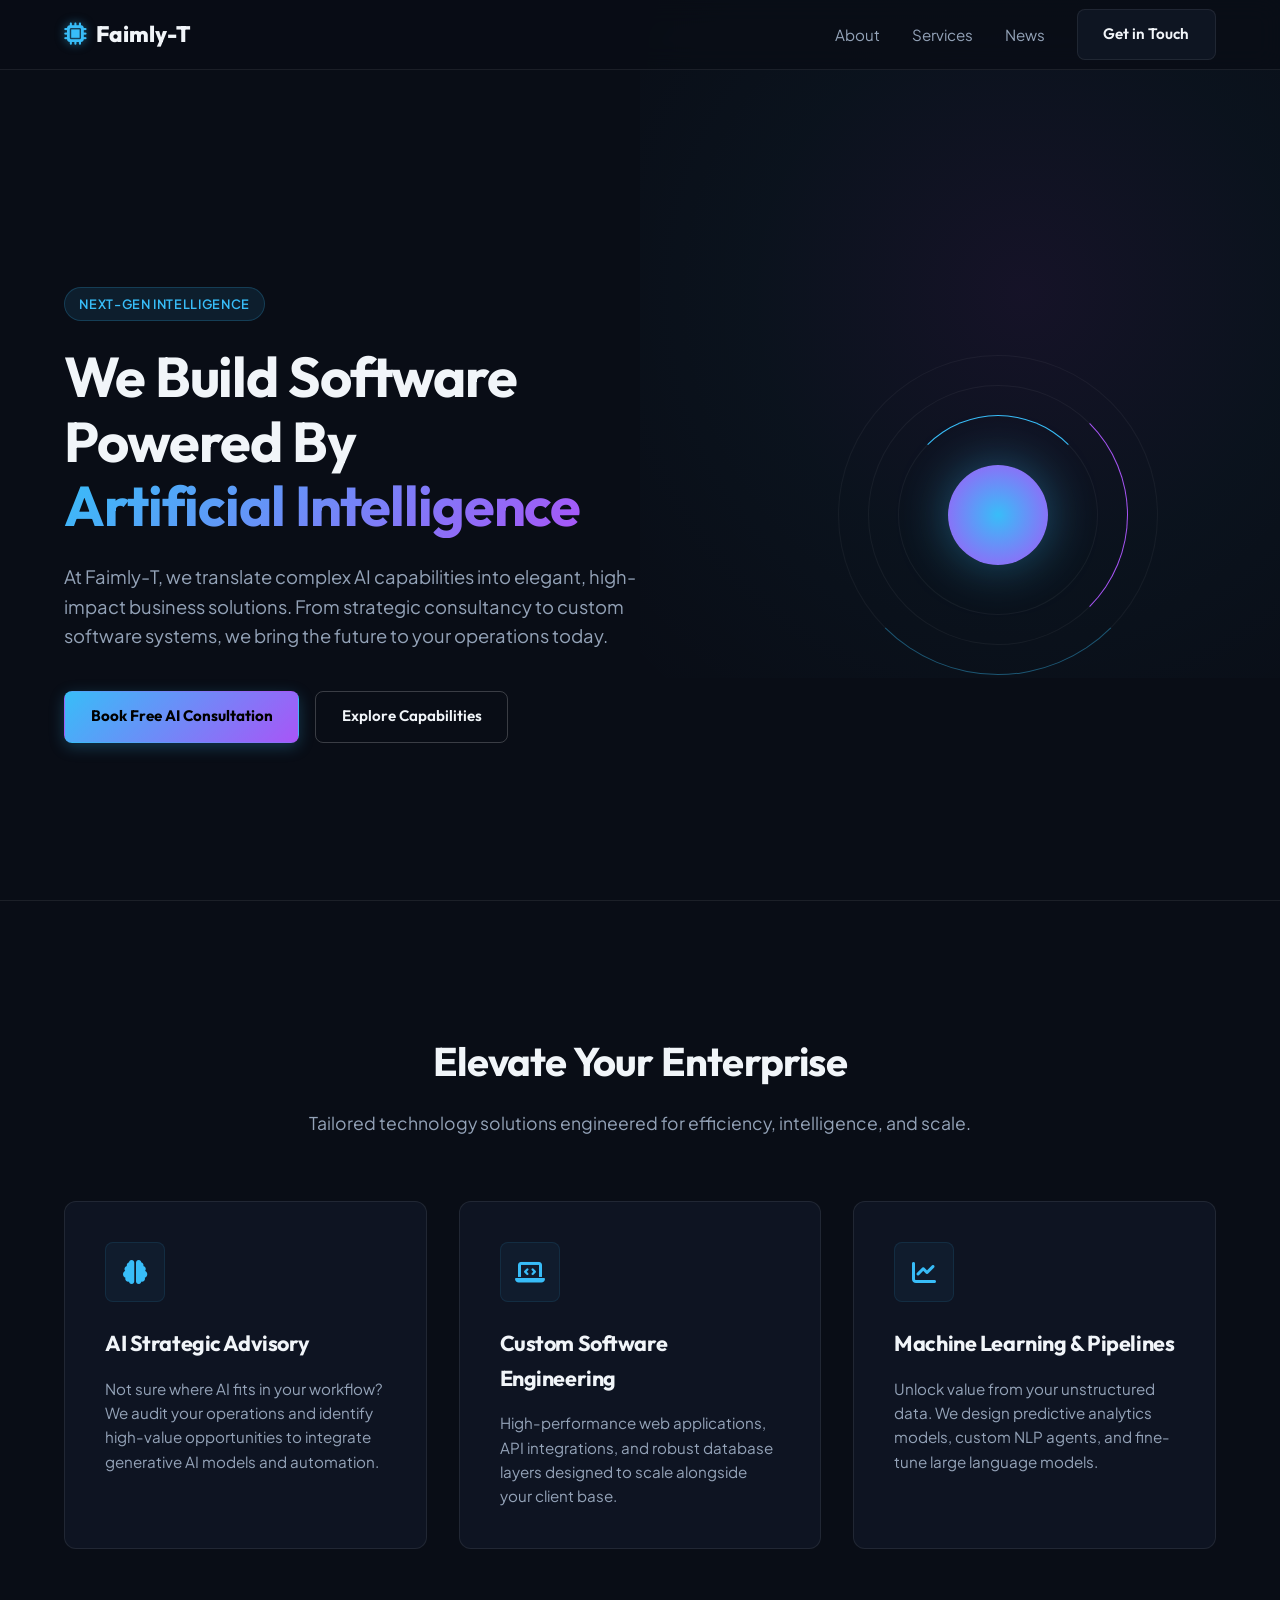
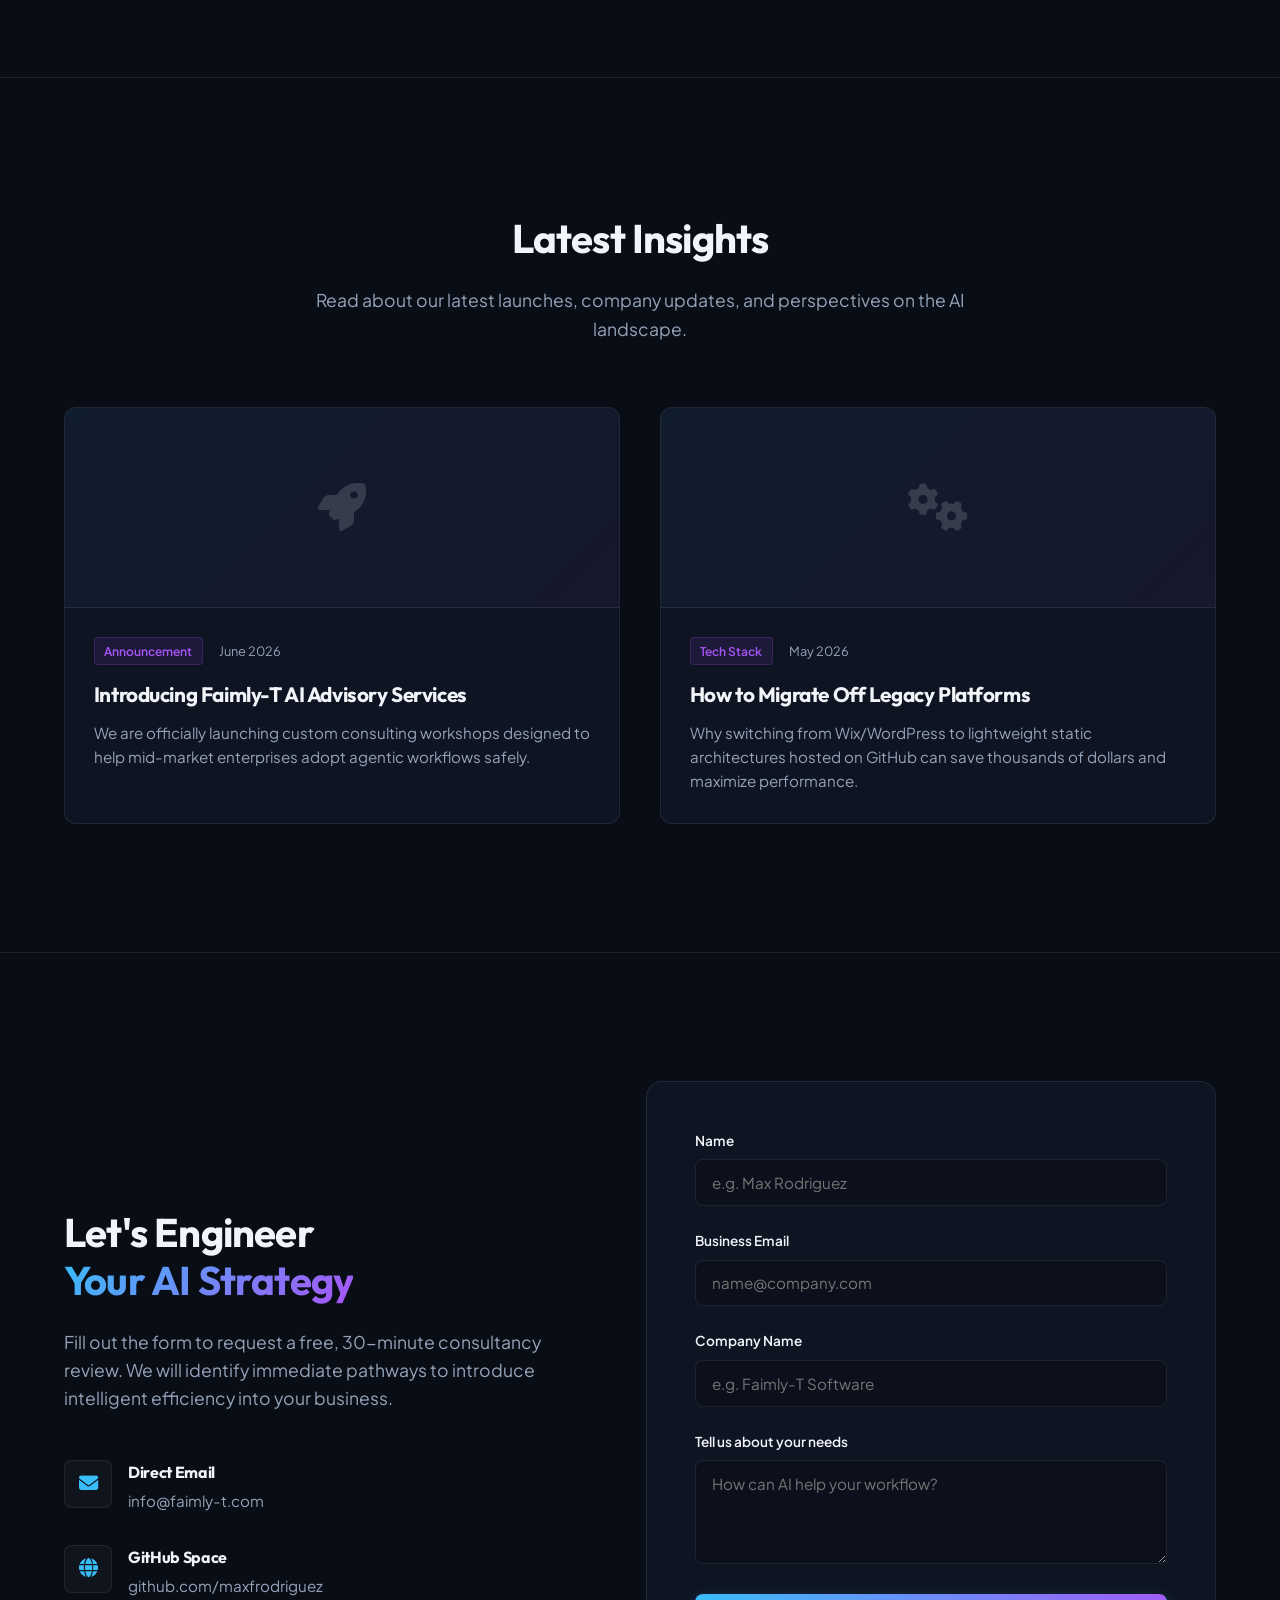
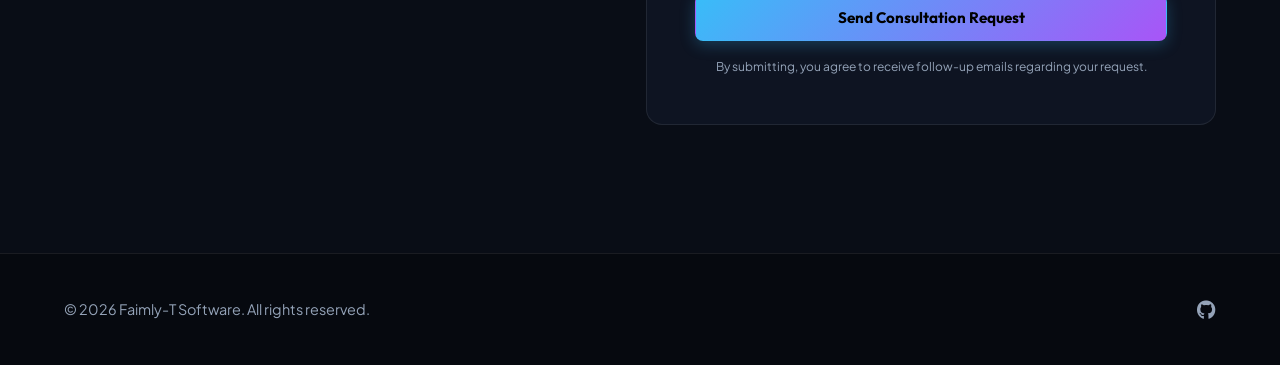
==== index.html @ 2ec06abb "Initial commit" ====
<!DOCTYPE html>
<html lang="en">
<head>
  <meta charset="UTF-8">
  <meta name="viewport" content="width=device-width, initial-scale=1.0">
  <title>Faimly-T | Next-Gen AI Consulting & Software Development</title>
  <meta name="description" content="Faimly-T accelerates businesses with state-of-the-art AI integration, custom software engineering, and strategic technology consulting. Get a free lead consultation today.">
  
  <!-- Premium Fonts -->
  <link rel="preconnect" href="https://fonts.googleapis.com">
  <link rel="preconnect" href="https://fonts.gstatic.com" crossorigin>
  <link href="https://fonts.googleapis.com/css2?family=Outfit:wght@300;400;600;800&family=Plus+Jakarta+Sans:wght@300;400;500;700&display=swap" rel="stylesheet">
  
  <!-- CSS Stylesheet -->
  <link rel="stylesheet" href="style.css">
  
  <!-- FontAwesome for Icons -->
  <link rel="stylesheet" href="https://cdnjs.cloudflare.com/ajax/libs/font-awesome/6.4.0/css/all.min.css">
</head>
<body>

  <!-- Navigation -->
  <nav class="navbar">
    <div class="nav-container">
      <a href="#" class="logo">
        <span class="logo-icon"><i class="fa-solid fa-microchip"></i></span>
        <span class="logo-text">Faimly-T</span>
      </a>
      <ul class="nav-links">
        <li><a href="#about">About</a></li>
        <li><a href="#services">Services</a></li>
        <li><a href="#news">News</a></li>
        <li><a href="#contact" class="btn btn-secondary">Get in Touch</a></li>
      </ul>
      <button class="mobile-nav-toggle" aria-label="Toggle navigation">
        <i class="fa-solid fa-bars"></i>
      </button>
    </div>
  </nav>

  <!-- Hero Section -->
  <header class="hero">
    <div class="hero-bg-glow"></div>
    <div class="container hero-content">
      <div class="hero-text-area">
        <div class="badge">Next-Gen Intelligence</div>
        <h1>We Build Software Powered By <span class="gradient-text">Artificial Intelligence</span></h1>
        <p class="hero-subtitle">At Faimly-T, we translate complex AI capabilities into elegant, high-impact business solutions. From strategic consultancy to custom software systems, we bring the future to your operations today.</p>
        <div class="hero-actions">
          <a href="#contact" class="btn btn-primary">Book Free AI Consultation</a>
          <a href="#services" class="btn btn-outline">Explore Capabilities</a>
        </div>
      </div>
      <div class="hero-visual-area">
        <div class="sphere-wrapper">
          <div class="ai-sphere"></div>
          <div class="orbit-ring orbit-1"></div>
          <div class="orbit-ring orbit-2"></div>
          <div class="orbit-ring orbit-3"></div>
        </div>
      </div>
    </div>
  </header>

  <!-- Services / Value Proposition -->
  <section id="services" class="services-section">
    <div class="container">
      <div class="section-header">
        <h2 class="section-title">Elevate Your Enterprise</h2>
        <p class="section-subtitle">Tailored technology solutions engineered for efficiency, intelligence, and scale.</p>
      </div>
      <div class="services-grid">
        <div class="service-card">
          <div class="card-icon"><i class="fa-solid fa-brain"></i></div>
          <h3>AI Strategic Advisory</h3>
          <p>Not sure where AI fits in your workflow? We audit your operations and identify high-value opportunities to integrate generative AI models and automation.</p>
        </div>
        <div class="service-card">
          <div class="card-icon"><i class="fa-solid fa-laptop-code"></i></div>
          <h3>Custom Software Engineering</h3>
          <p>High-performance web applications, API integrations, and robust database layers designed to scale alongside your client base.</p>
        </div>
        <div class="service-card">
          <div class="card-icon"><i class="fa-solid fa-chart-line"></i></div>
          <h3>Machine Learning & Pipelines</h3>
          <p>Unlock value from your unstructured data. We design predictive analytics models, custom NLP agents, and fine-tune large language models.</p>
        </div>
      </div>
    </div>
  </section>

  <!-- News Section -->
  <section id="news" class="news-section">
    <div class="container">
      <div class="section-header">
        <h2 class="section-title">Latest Insights</h2>
        <p class="section-subtitle">Read about our latest launches, company updates, and perspectives on the AI landscape.</p>
      </div>
      
      <div class="news-grid">
        <!-- News Article 1 -->
        <article class="news-card">
          <div class="news-image-placeholder"><i class="fa-solid fa-rocket"></i></div>
          <div class="news-content">
            <span class="news-tag">Announcement</span>
            <span class="news-date">June 2026</span>
            <h3>Introducing Faimly-T AI Advisory Services</h3>
            <p>We are officially launching custom consulting workshops designed to help mid-market enterprises adopt agentic workflows safely.</p>
          </div>
        </article>

        <!-- News Article 2 -->
        <article class="news-card">
          <div class="news-image-placeholder"><i class="fa-solid fa-gears"></i></div>
          <div class="news-content">
            <span class="news-tag">Tech Stack</span>
            <span class="news-date">May 2026</span>
            <h3>How to Migrate Off Legacy Platforms</h3>
            <p>Why switching from Wix/WordPress to lightweight static architectures hosted on GitHub can save thousands of dollars and maximize performance.</p>
          </div>
        </article>
      </div>
    </div>
  </section>

  <!-- Lead Capture Form Section -->
  <section id="contact" class="contact-section">
    <div class="container">
      <div class="contact-wrapper">
        <div class="contact-info">
          <h2>Let's Engineer <br><span class="gradient-text">Your AI Strategy</span></h2>
          <p>Fill out the form to request a free, 30-minute consultancy review. We will identify immediate pathways to introduce intelligent efficiency into your business.</p>
          <div class="contact-details">
            <div class="contact-item">
              <span class="item-icon"><i class="fa-solid fa-envelope"></i></span>
              <div>
                <h4>Direct Email</h4>
                <p>info@faimly-t.com</p>
              </div>
            </div>
            <div class="contact-item">
              <span class="item-icon"><i class="fa-solid fa-globe"></i></span>
              <div>
                <h4>GitHub Space</h4>
                <p>github.com/maxfrodriguez</p>
              </div>
            </div>
          </div>
        </div>
        
        <div class="form-container">
          <!-- Web3Forms Lead Intake Form -->
          <form action="https://api.web3forms.com/submit" method="POST" id="lead-form">
            <!-- IMPORTANT: Set access key from https://web3forms.com/ -->
            <input type="hidden" name="access_key" value="YOUR_ACCESS_KEY_HERE">
            <input type="hidden" name="subject" value="New AI Consultancy Lead - Faimly-T">
            <input type="checkbox" name="botcheck" id="botcheck" style="display: none;">

            <div class="form-group">
              <label for="lead-name">Name</label>
              <input type="text" id="lead-name" name="name" required placeholder="e.g. Max Rodriguez">
            </div>

            <div class="form-group">
              <label for="lead-email">Business Email</label>
              <input type="email" id="lead-email" name="email" required placeholder="name@company.com">
            </div>

            <div class="form-group">
              <label for="lead-company">Company Name</label>
              <input type="text" id="lead-company" name="company" placeholder="e.g. Faimly-T Software">
            </div>

            <div class="form-group">
              <label for="lead-message">Tell us about your needs</label>
              <textarea id="lead-message" name="message" rows="4" required placeholder="How can AI help your workflow?"></textarea>
            </div>

            <button type="submit" class="btn btn-primary btn-block">Send Consultation Request</button>
            
            <p class="form-note">By submitting, you agree to receive follow-up emails regarding your request.</p>
          </form>
          
          <div id="form-feedback" class="form-feedback">
            <i class="fa-solid fa-circle-check"></i>
            <h3>Message Sent!</h3>
            <p>Thank you. We will reach back to schedule your free consultation session shortly.</p>
          </div>
        </div>
      </div>
    </div>
  </section>

  <!-- Footer -->
  <footer class="footer">
    <div class="container footer-content">
      <p>&copy; 2026 Faimly-T Software. All rights reserved.</p>
      <div class="footer-links">
        <a href="https://github.com/maxfrodriguez" target="_blank" aria-label="GitHub"><i class="fa-brands fa-github"></i></a>
      </div>
    </div>
  </footer>

  <script src="script.js"></script>
</body>
</html>
---- style.css ----
/* --------------------------------------------------------------------------
   FAIMLY-T WEB PAGE - STYLING SHEET
   Rich Cyberpunk/SaaS Clean Aesthetic with Premium Animations & Custom Colors
   -------------------------------------------------------------------------- */

/* CSS Variables for design system */
:root {
  --color-bg-dark: #090d16;
  --color-bg-card: rgba(18, 25, 41, 0.7);
  --color-border: rgba(255, 255, 255, 0.08);
  --color-primary: #38bdf8;       /* Electric Sky Blue */
  --color-primary-glow: rgba(56, 189, 248, 0.15);
  --color-secondary: #a855f7;     /* Neon Purple */
  --color-secondary-glow: rgba(168, 85, 247, 0.15);
  --color-text-main: #f1f5f9;
  --color-text-muted: #94a3b8;
  
  --font-title: 'Outfit', -apple-system, BlinkMacSystemFont, "Segoe UI", sans-serif;
  --font-body: 'Plus Jakarta Sans', -apple-system, BlinkMacSystemFont, "Segoe UI", sans-serif;
  
  --transition-smooth: all 0.3s cubic-bezier(0.4, 0, 0.2, 1);
}

/* Reset and Base Styles */
* {
  margin: 0;
  padding: 0;
  box-sizing: border-box;
}

html {
  scroll-behavior: smooth;
  font-size: 16px;
  background-color: var(--color-bg-dark);
  color: var(--color-text-main);
  font-family: var(--font-body);
}

body {
  overflow-x: hidden;
  line-height: 1.6;
}

.container {
  width: 100%;
  max-width: 1200px;
  margin: 0 auto;
  padding: 0 1.5rem;
}

/* Typography elements */
h1, h2, h3, h4 {
  font-family: var(--font-title);
  font-weight: 700;
  letter-spacing: -0.02em;
}

a {
  color: inherit;
  text-decoration: none;
  transition: var(--transition-smooth);
}

/* Gradients and utility designs */
.gradient-text {
  background: linear-gradient(135deg, var(--color-primary), var(--color-secondary));
  -webkit-background-clip: text;
  -webkit-text-fill-color: transparent;
  display: inline-block;
}

.badge {
  display: inline-block;
  padding: 0.35rem 0.9rem;
  background: rgba(56, 189, 248, 0.1);
  border: 1px solid rgba(56, 189, 248, 0.2);
  color: var(--color-primary);
  border-radius: 50px;
  font-size: 0.8rem;
  font-weight: 600;
  text-transform: uppercase;
  letter-spacing: 0.05em;
  margin-bottom: 1.5rem;
}

/* Button UI Components */
.btn {
  display: inline-block;
  padding: 0.8rem 1.6rem;
  font-family: var(--font-title);
  font-weight: 600;
  font-size: 0.95rem;
  border-radius: 8px;
  border: 1px solid transparent;
  cursor: pointer;
  transition: var(--transition-smooth);
  text-align: center;
}

.btn-primary {
  background: linear-gradient(135deg, var(--color-primary), var(--color-secondary));
  color: #000;
  box-shadow: 0 4px 15px rgba(56, 189, 248, 0.25);
  font-weight: 700;
}

.btn-primary:hover {
  transform: translateY(-2px);
  box-shadow: 0 8px 25px rgba(168, 85, 247, 0.35);
}

.btn-secondary {
  background: var(--color-bg-card);
  border: 1px solid var(--color-border);
  color: var(--color-text-main);
}

.btn-secondary:hover {
  border-color: var(--color-primary);
  color: var(--color-primary);
}

.btn-outline {
  background: transparent;
  border: 1px solid rgba(255, 255, 255, 0.2);
  color: var(--color-text-main);
}

.btn-outline:hover {
  border-color: var(--color-text-main);
  background: rgba(255, 255, 255, 0.05);
}

.btn-block {
  display: block;
  width: 100%;
}

/* Navigation bar */
.navbar {
  position: fixed;
  top: 0;
  left: 0;
  width: 100%;
  z-index: 1000;
  background: rgba(9, 13, 22, 0.8);
  backdrop-filter: blur(12px);
  -webkit-backdrop-filter: blur(12px);
  border-bottom: 1px solid var(--color-border);
  height: 70px;
  display: flex;
  align-items: center;
}

.nav-container {
  display: flex;
  justify-content: space-between;
  align-items: center;
  width: 100%;
  max-width: 1200px;
  margin: 0 auto;
  padding: 0 1.5rem;
}

.logo {
  display: flex;
  align-items: center;
  gap: 0.6rem;
  font-size: 1.4rem;
  font-family: var(--font-title);
  font-weight: 800;
}

.logo-icon i {
  color: var(--color-primary);
  text-shadow: 0 0 10px rgba(56, 189, 248, 0.5);
}

.nav-links {
  display: flex;
  align-items: center;
  list-style: none;
  gap: 2rem;
}

.nav-links a:not(.btn) {
  font-size: 0.95rem;
  color: var(--color-text-muted);
}

.nav-links a:not(.btn):hover {
  color: var(--color-primary);
}

.mobile-nav-toggle {
  display: none;
  background: transparent;
  border: none;
  color: var(--color-text-main);
  font-size: 1.5rem;
  cursor: pointer;
}

/* Hero Section with Orb Design */
.hero {
  position: relative;
  min-height: 100vh;
  padding-top: 130px;
  display: flex;
  align-items: center;
  overflow: hidden;
}

.hero-bg-glow {
  position: absolute;
  top: -10%;
  right: -10%;
  width: 60vw;
  height: 60vw;
  background: radial-gradient(circle, rgba(168, 85, 247, 0.08) 0%, rgba(56, 189, 248, 0.03) 50%, transparent 100%);
  z-index: 1;
  pointer-events: none;
}

.hero-content {
  display: grid;
  grid-template-columns: 1.2fr 0.8fr;
  align-items: center;
  gap: 4rem;
  z-index: 2;
  position: relative;
}

.hero-text-area h1 {
  font-size: 3.5rem;
  line-height: 1.15;
  margin-bottom: 1.5rem;
}

.hero-subtitle {
  font-size: 1.15rem;
  color: var(--color-text-muted);
  margin-bottom: 2.5rem;
  max-width: 600px;
}

.hero-actions {
  display: flex;
  gap: 1rem;
}

/* Animated Orb Graph area */
.hero-visual-area {
  display: flex;
  justify-content: center;
  align-items: center;
}

.sphere-wrapper {
  position: relative;
  width: 300px;
  height: 300px;
}

.ai-sphere {
  width: 100px;
  height: 100px;
  background: radial-gradient(circle, var(--color-primary) 0%, var(--color-secondary) 100%);
  border-radius: 50%;
  position: absolute;
  top: 100px;
  left: 100px;
  box-shadow: 0 0 50px rgba(56, 189, 248, 0.4);
  animation: pulseSphere 4s ease-in-out infinite alternate;
}

.orbit-ring {
  border: 1px solid rgba(255, 255, 255, 0.05);
  border-radius: 50%;
  position: absolute;
  transform-style: preserve-3d;
}

.orbit-1 {
  width: 200px;
  height: 200px;
  top: 50px;
  left: 50px;
  border-top-color: var(--color-primary);
  animation: spinOrbit1 8s linear infinite;
}

.orbit-2 {
  width: 260px;
  height: 260px;
  top: 20px;
  left: 20px;
  border-right-color: var(--color-secondary);
  animation: spinOrbit2 12s linear infinite;
}

.orbit-3 {
  width: 320px;
  height: 320px;
  top: -10px;
  left: -10px;
  border-bottom-color: rgba(56, 189, 248, 0.4);
  animation: spinOrbit3 16s linear infinite;
}

/* Keyframe animations */
@keyframes pulseSphere {
  0% { transform: scale(0.95); box-shadow: 0 0 30px rgba(56, 189, 248, 0.3); }
  100% { transform: scale(1.05); box-shadow: 0 0 60px rgba(168, 85, 247, 0.6); }
}

@keyframes spinOrbit1 {
  0% { transform: rotate3d(1, 1, 0, 0deg); }
  100% { transform: rotate3d(1, 1, 0, 360deg); }
}

@keyframes spinOrbit2 {
  0% { transform: rotate3d(1, -1, 1, 0deg); }
  100% { transform: rotate3d(1, -1, 1, 360deg); }
}

@keyframes spinOrbit3 {
  0% { transform: rotate3d(0, 1, 1, 0deg); }
  100% { transform: rotate3d(0, 1, 1, 360deg); }
}

/* Section Common Design */
.section-header {
  text-align: center;
  max-width: 700px;
  margin: 0 auto 4rem auto;
}

.section-title {
  font-size: 2.5rem;
  margin-bottom: 1rem;
}

.section-subtitle {
  color: var(--color-text-muted);
  font-size: 1.1rem;
}

.services-section, .news-section, .contact-section {
  padding: 8rem 0;
  border-top: 1px solid var(--color-border);
}

/* Services section Grid */
.services-grid {
  display: grid;
  grid-template-columns: repeat(auto-fit, minmax(320px, 1fr));
  gap: 2rem;
}

.service-card {
  background: var(--color-bg-card);
  border: 1px solid var(--color-border);
  border-radius: 12px;
  padding: 2.5rem;
  transition: var(--transition-smooth);
  position: relative;
  overflow: hidden;
}

.service-card::before {
  content: '';
  position: absolute;
  top: 0;
  left: 0;
  width: 100%;
  height: 2px;
  background: linear-gradient(90deg, var(--color-primary), var(--color-secondary));
  opacity: 0;
  transition: var(--transition-smooth);
}

.service-card:hover {
  transform: translateY(-5px);
  border-color: rgba(255, 255, 255, 0.15);
  box-shadow: 0 10px 30px rgba(0, 0, 0, 0.3);
}

.service-card:hover::before {
  opacity: 1;
}

.card-icon {
  width: 60px;
  height: 60px;
  border-radius: 8px;
  background: rgba(56, 189, 248, 0.05);
  border: 1px solid rgba(56, 189, 248, 0.1);
  display: flex;
  align-items: center;
  justify-content: center;
  font-size: 1.5rem;
  color: var(--color-primary);
  margin-bottom: 1.5rem;
}

.service-card h3 {
  font-size: 1.35rem;
  margin-bottom: 1rem;
}

.service-card p {
  color: var(--color-text-muted);
  font-size: 0.95rem;
}

/* News Section Cards */
.news-grid {
  display: grid;
  grid-template-columns: repeat(auto-fit, minmax(360px, 1fr));
  gap: 2.5rem;
}

.news-card {
  background: var(--color-bg-card);
  border: 1px solid var(--color-border);
  border-radius: 12px;
  overflow: hidden;
  transition: var(--transition-smooth);
}

.news-card:hover {
  transform: translateY(-4px);
  border-color: rgba(255, 255, 255, 0.15);
}

.news-image-placeholder {
  height: 200px;
  background: linear-gradient(135deg, rgba(56, 189, 248, 0.05) 0%, rgba(168, 85, 247, 0.05) 100%);
  display: flex;
  align-items: center;
  justify-content: center;
  font-size: 3rem;
  color: rgba(255, 255, 255, 0.15);
  border-bottom: 1px solid var(--color-border);
  transition: var(--transition-smooth);
}

.news-card:hover .news-image-placeholder {
  color: var(--color-primary);
  background: linear-gradient(135deg, rgba(56, 189, 248, 0.1) 0%, rgba(168, 85, 247, 0.1) 100%);
}

.news-content {
  padding: 1.8rem;
}

.news-tag {
  display: inline-block;
  padding: 0.2rem 0.6rem;
  background: rgba(168, 85, 247, 0.1);
  border: 1px solid rgba(168, 85, 247, 0.2);
  color: var(--color-secondary);
  font-size: 0.75rem;
  border-radius: 4px;
  font-weight: 600;
  margin-right: 0.8rem;
}

.news-date {
  font-size: 0.8rem;
  color: var(--color-text-muted);
}

.news-content h3 {
  font-size: 1.3rem;
  margin: 1rem 0 0.8rem 0;
  line-height: 1.3;
}

.news-content p {
  color: var(--color-text-muted);
  font-size: 0.95rem;
}

/* Contact/Lead Capture Form Section */
.contact-wrapper {
  display: grid;
  grid-template-columns: 1fr 1.1fr;
  gap: 4rem;
  align-items: center;
}

.contact-info h2 {
  font-size: 2.5rem;
  line-height: 1.2;
  margin-bottom: 1.5rem;
}

.contact-info p {
  color: var(--color-text-muted);
  font-size: 1.1rem;
  margin-bottom: 3rem;
}

.contact-details {
  display: flex;
  flex-direction: column;
  gap: 2rem;
}

.contact-item {
  display: flex;
  align-items: flex-start;
  gap: 1rem;
}

.item-icon {
  width: 48px;
  height: 48px;
  border-radius: 8px;
  background: rgba(255, 255, 255, 0.03);
  border: 1px solid var(--color-border);
  display: flex;
  align-items: center;
  justify-content: center;
  font-size: 1.2rem;
  color: var(--color-primary);
}

.contact-item h4 {
  font-size: 1rem;
  margin-bottom: 0.2rem;
}

.contact-item p {
  font-size: 0.95rem;
  margin: 0;
}

.form-container {
  background: var(--color-bg-card);
  border: 1px solid var(--color-border);
  border-radius: 16px;
  padding: 3rem;
  position: relative;
}

.form-group {
  margin-bottom: 1.5rem;
}

.form-group label {
  display: block;
  font-size: 0.85rem;
  font-weight: 600;
  color: var(--color-text-main);
  margin-bottom: 0.5rem;
}

.form-group input, .form-group textarea {
  width: 100%;
  padding: 0.8rem 1rem;
  background: rgba(9, 13, 22, 0.5);
  border: 1px solid var(--color-border);
  border-radius: 8px;
  color: var(--color-text-main);
  font-family: var(--font-body);
  font-size: 0.95rem;
  transition: var(--transition-smooth);
}

.form-group input:focus, .form-group textarea:focus {
  outline: none;
  border-color: var(--color-primary);
  box-shadow: 0 0 10px rgba(56, 189, 248, 0.15);
}

.form-note {
  font-size: 0.75rem;
  color: var(--color-text-muted);
  text-align: center;
  margin-top: 1rem;
}

/* Success Feedback design */
.form-feedback {
  display: none;
  text-align: center;
  padding: 2rem 0;
}

.form-feedback i {
  font-size: 4rem;
  color: #10b981;
  margin-bottom: 1.5rem;
  filter: drop-shadow(0 0 10px rgba(16, 185, 129, 0.3));
}

.form-feedback h3 {
  font-size: 1.5rem;
  margin-bottom: 0.5rem;
}

.form-feedback p {
  color: var(--color-text-muted);
}

/* Footer layout */
.footer {
  border-top: 1px solid var(--color-border);
  padding: 2.5rem 0;
  background: #06090f;
}

.footer-content {
  display: flex;
  justify-content: space-between;
  align-items: center;
  color: var(--color-text-muted);
  font-size: 0.9rem;
}

.footer-links a {
  font-size: 1.2rem;
}

.footer-links a:hover {
  color: var(--color-text-main);
}

/* Responsive UI queries */
@media (max-width: 992px) {
  .hero-content {
    grid-template-columns: 1fr;
    text-align: center;
    gap: 3rem;
  }
  .hero-text-area h1 {
    font-size: 2.8rem;
  }
  .hero-subtitle {
    margin-left: auto;
    margin-right: auto;
  }
  .hero-actions {
    justify-content: center;
  }
  .contact-wrapper {
    grid-template-columns: 1fr;
    gap: 3rem;
  }
}

@media (max-width: 768px) {
  .nav-links {
    display: none; /* Can be handled via Mobile Toggle script */
  }
  .mobile-nav-toggle {
    display: block;
  }
  .section-title {
    font-size: 2rem;
  }
  .form-container {
    padding: 2rem;
  }
}
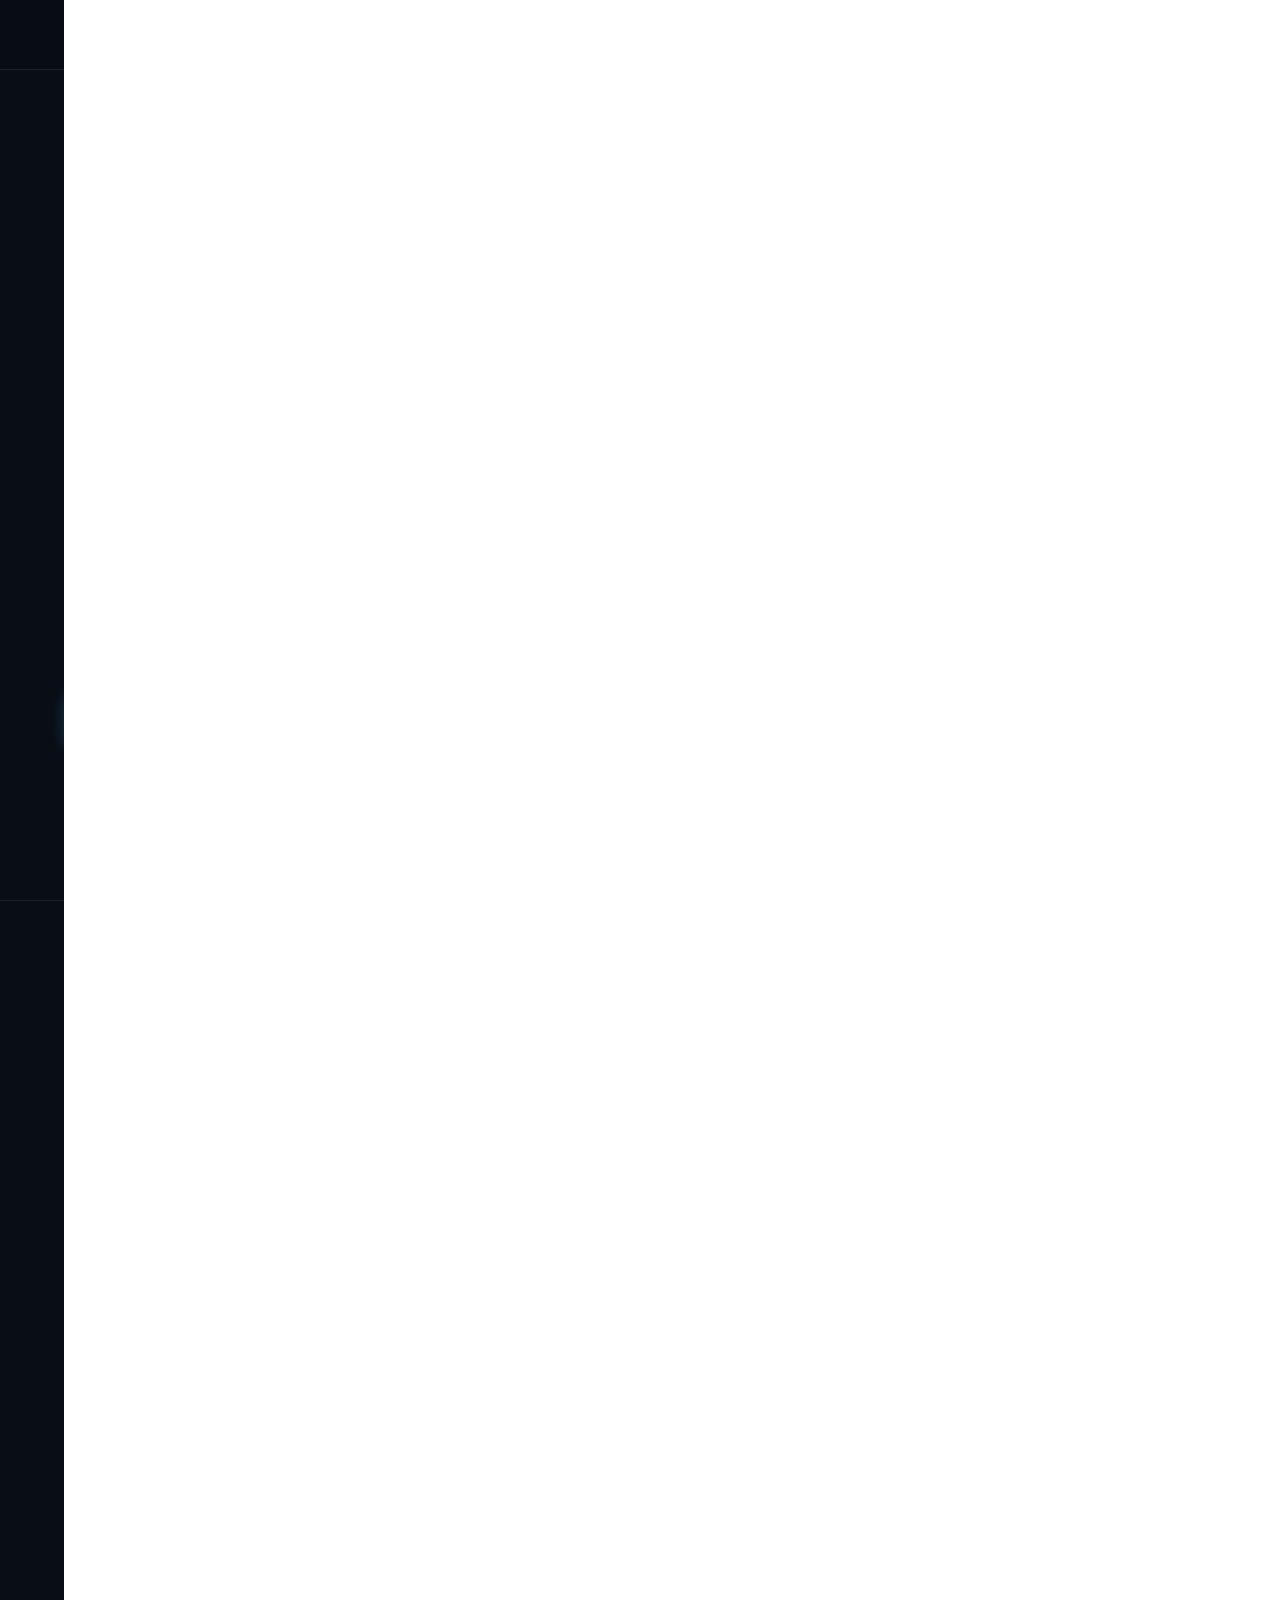
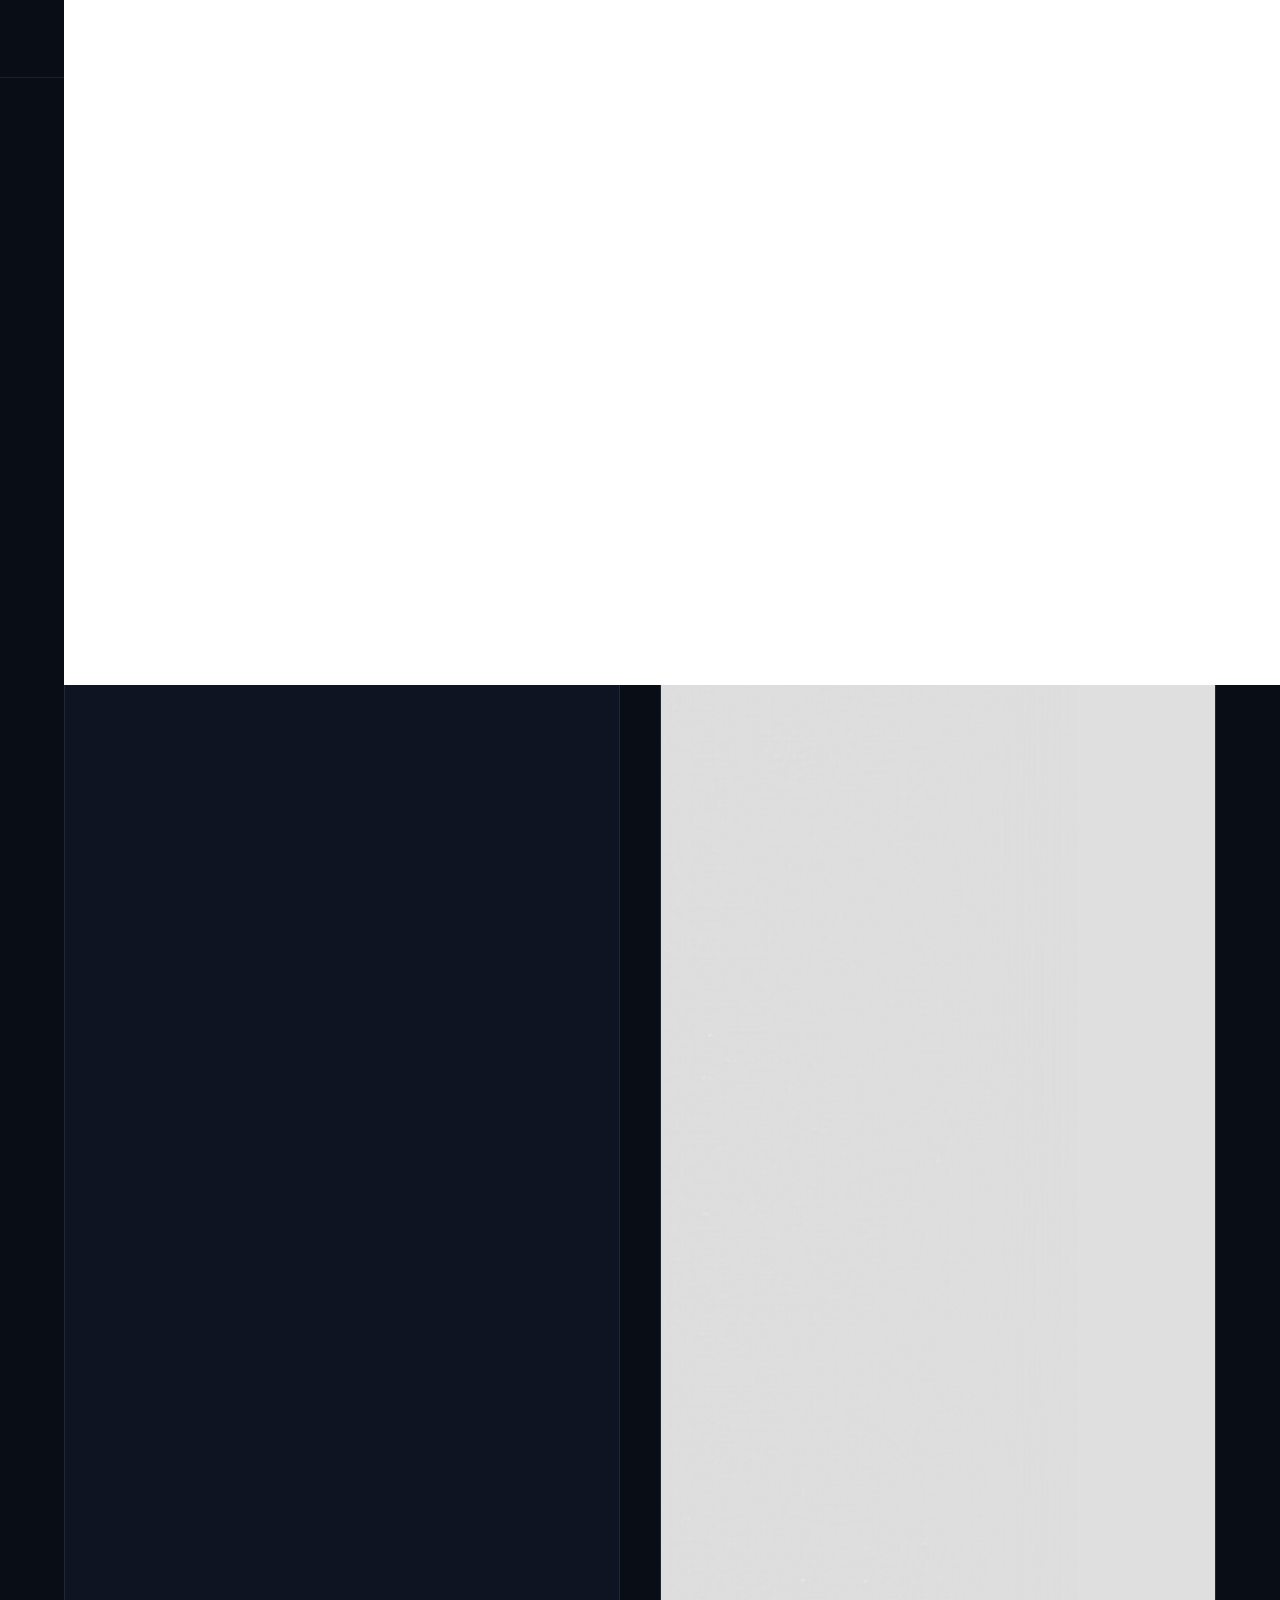
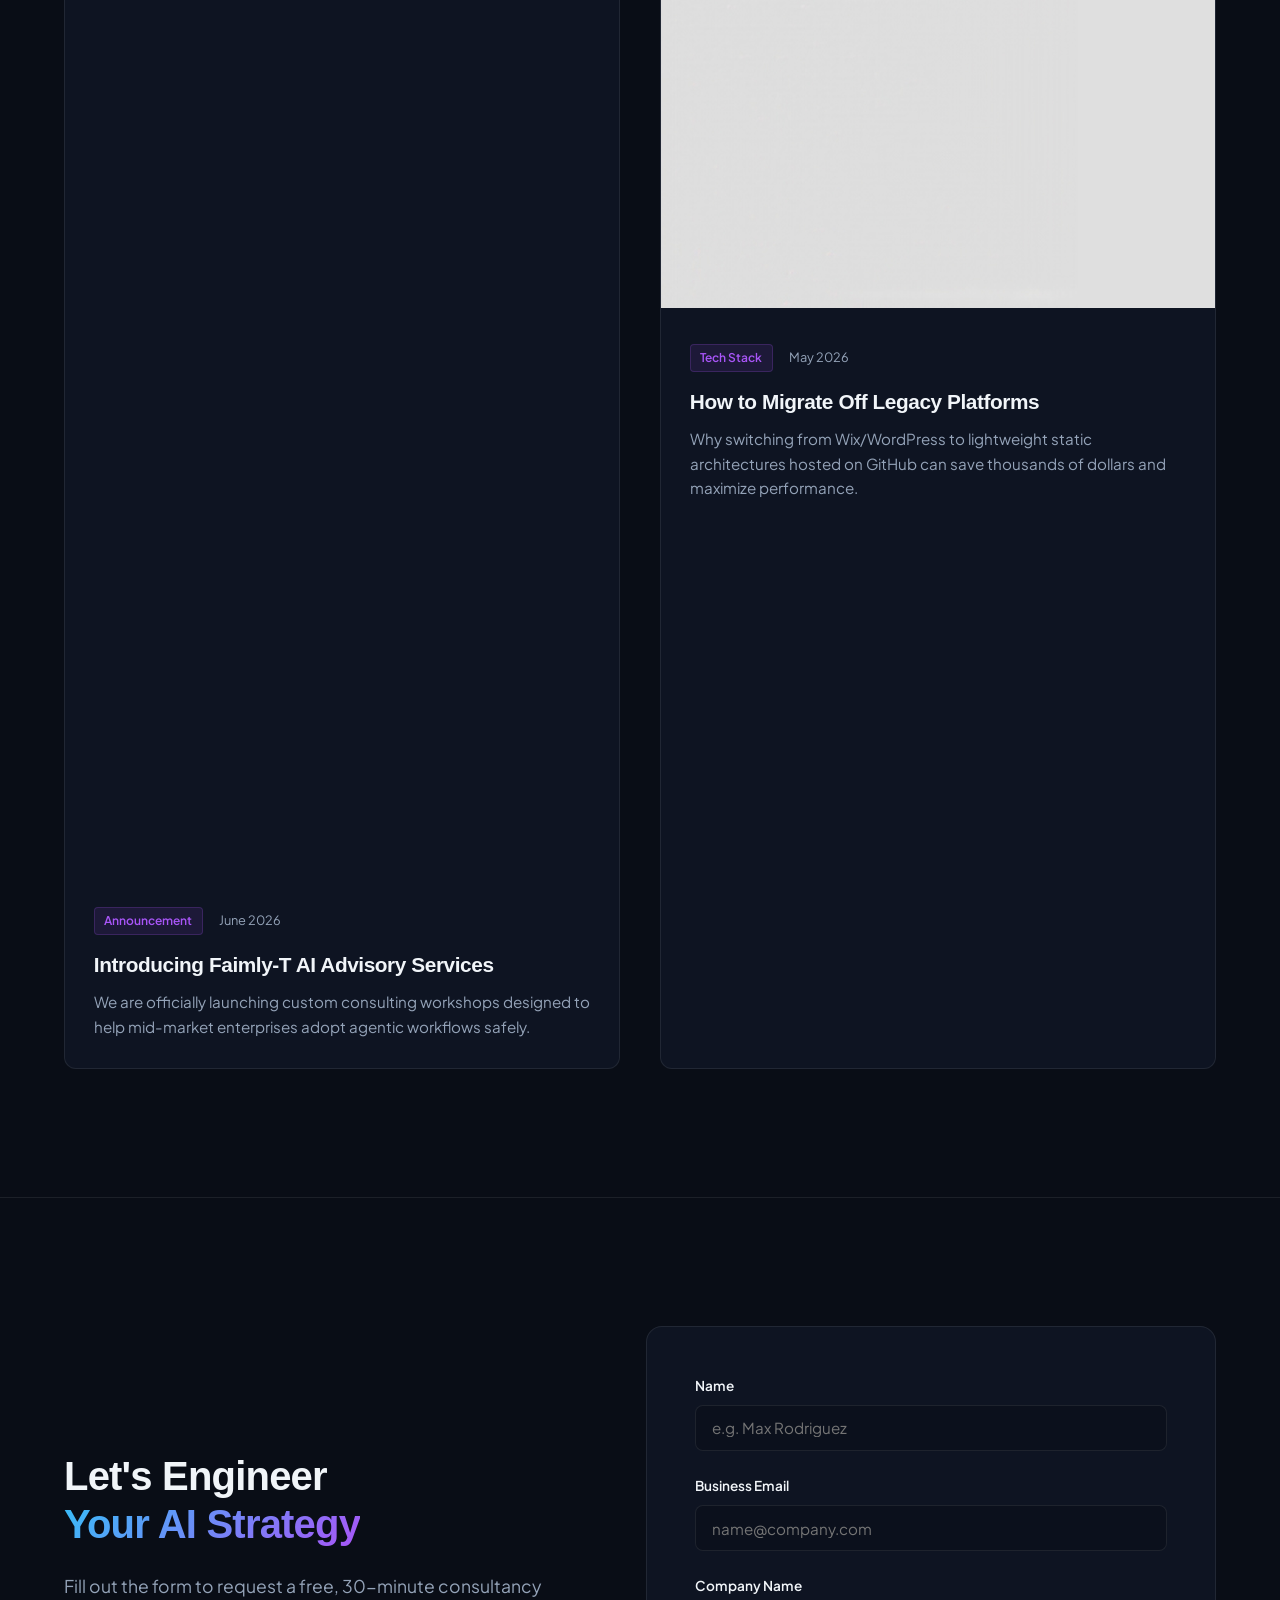
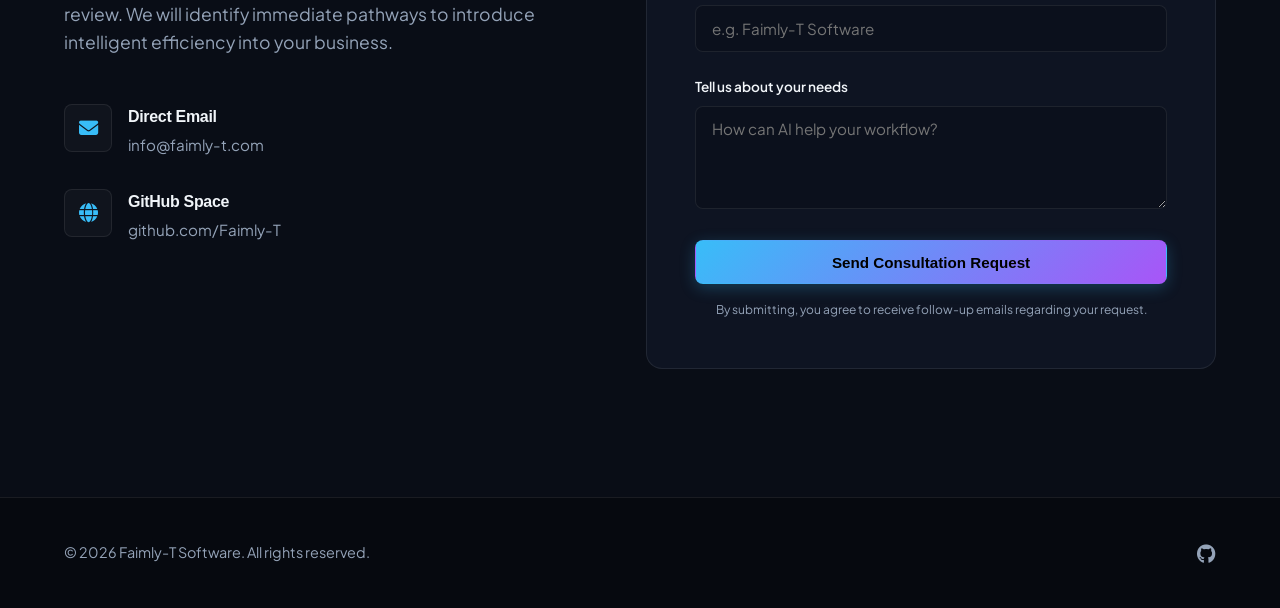
==== commit 7e514e0b: "update github references to Faimly-T" ====
--- a/index.html
+++ b/index.html
@@ -9,7 +9,7 @@
   <!-- Premium Fonts -->
   <link rel="preconnect" href="https://fonts.googleapis.com">
   <link rel="preconnect" href="https://fonts.gstatic.com" crossorigin>
-  <link href="https://fonts.googleapis.com/css2?family=Outfit:wght@300;400;600;800&family=Plus+Jakarta+Sans:wght@300;400;500;700&display=swap" rel="stylesheet">
+  <link href="https://fonts.googleapis.com/css2?family=Poppins:wght@300;400;500;600;700;800&family=Plus+Jakarta+Sans:wght@300;400;500;700&display=swap" rel="stylesheet">
   
   <!-- CSS Stylesheet -->
   <link rel="stylesheet" href="style.css">
@@ -23,8 +23,7 @@
   <nav class="navbar">
     <div class="nav-container">
       <a href="#" class="logo">
-        <span class="logo-icon"><i class="fa-solid fa-microchip"></i></span>
-        <span class="logo-text">Faimly-T</span>
+        <img src="assets/logo_light.png" alt="Faimly-T Logo" class="brand-logo">
       </a>
       <ul class="nav-links">
         <li><a href="#about">About</a></li>
@@ -52,11 +51,9 @@
         </div>
       </div>
       <div class="hero-visual-area">
-        <div class="sphere-wrapper">
-          <div class="ai-sphere"></div>
-          <div class="orbit-ring orbit-1"></div>
-          <div class="orbit-ring orbit-2"></div>
-          <div class="orbit-ring orbit-3"></div>
+        <div class="tree-visual-container">
+          <img src="assets/backgrounds/robotic_tree.png" alt="Faimly-T AI Tree" class="brand-hero-tree">
+          <div class="glow-overlay"></div>
         </div>
       </div>
     </div>
@@ -100,7 +97,9 @@
       <div class="news-grid">
         <!-- News Article 1 -->
         <article class="news-card">
-          <div class="news-image-placeholder"><i class="fa-solid fa-rocket"></i></div>
+          <div class="news-image-wrapper">
+            <img src="assets/backgrounds/InfraTech_case.png" alt="AI Advisory Launch" class="news-img">
+          </div>
           <div class="news-content">
             <span class="news-tag">Announcement</span>
             <span class="news-date">June 2026</span>
@@ -111,7 +110,9 @@
 
         <!-- News Article 2 -->
         <article class="news-card">
-          <div class="news-image-placeholder"><i class="fa-solid fa-gears"></i></div>
+          <div class="news-image-wrapper">
+            <img src="assets/backgrounds/Apple_Watch_Mockup_2.jpg" alt="Legacy Platforms Migration" class="news-img">
+          </div>
           <div class="news-content">
             <span class="news-tag">Tech Stack</span>
             <span class="news-date">May 2026</span>
@@ -142,7 +143,7 @@
               <span class="item-icon"><i class="fa-solid fa-globe"></i></span>
               <div>
                 <h4>GitHub Space</h4>
-                <p>github.com/maxfrodriguez</p>
+                <p>github.com/Faimly-T</p>
               </div>
             </div>
           </div>
@@ -196,7 +197,7 @@
     <div class="container footer-content">
       <p>&copy; 2026 Faimly-T Software. All rights reserved.</p>
       <div class="footer-links">
-        <a href="https://github.com/maxfrodriguez" target="_blank" aria-label="GitHub"><i class="fa-brands fa-github"></i></a>
+        <a href="https://github.com/Faimly-T" target="_blank" aria-label="GitHub"><i class="fa-brands fa-github"></i></a>
       </div>
     </div>
   </footer>
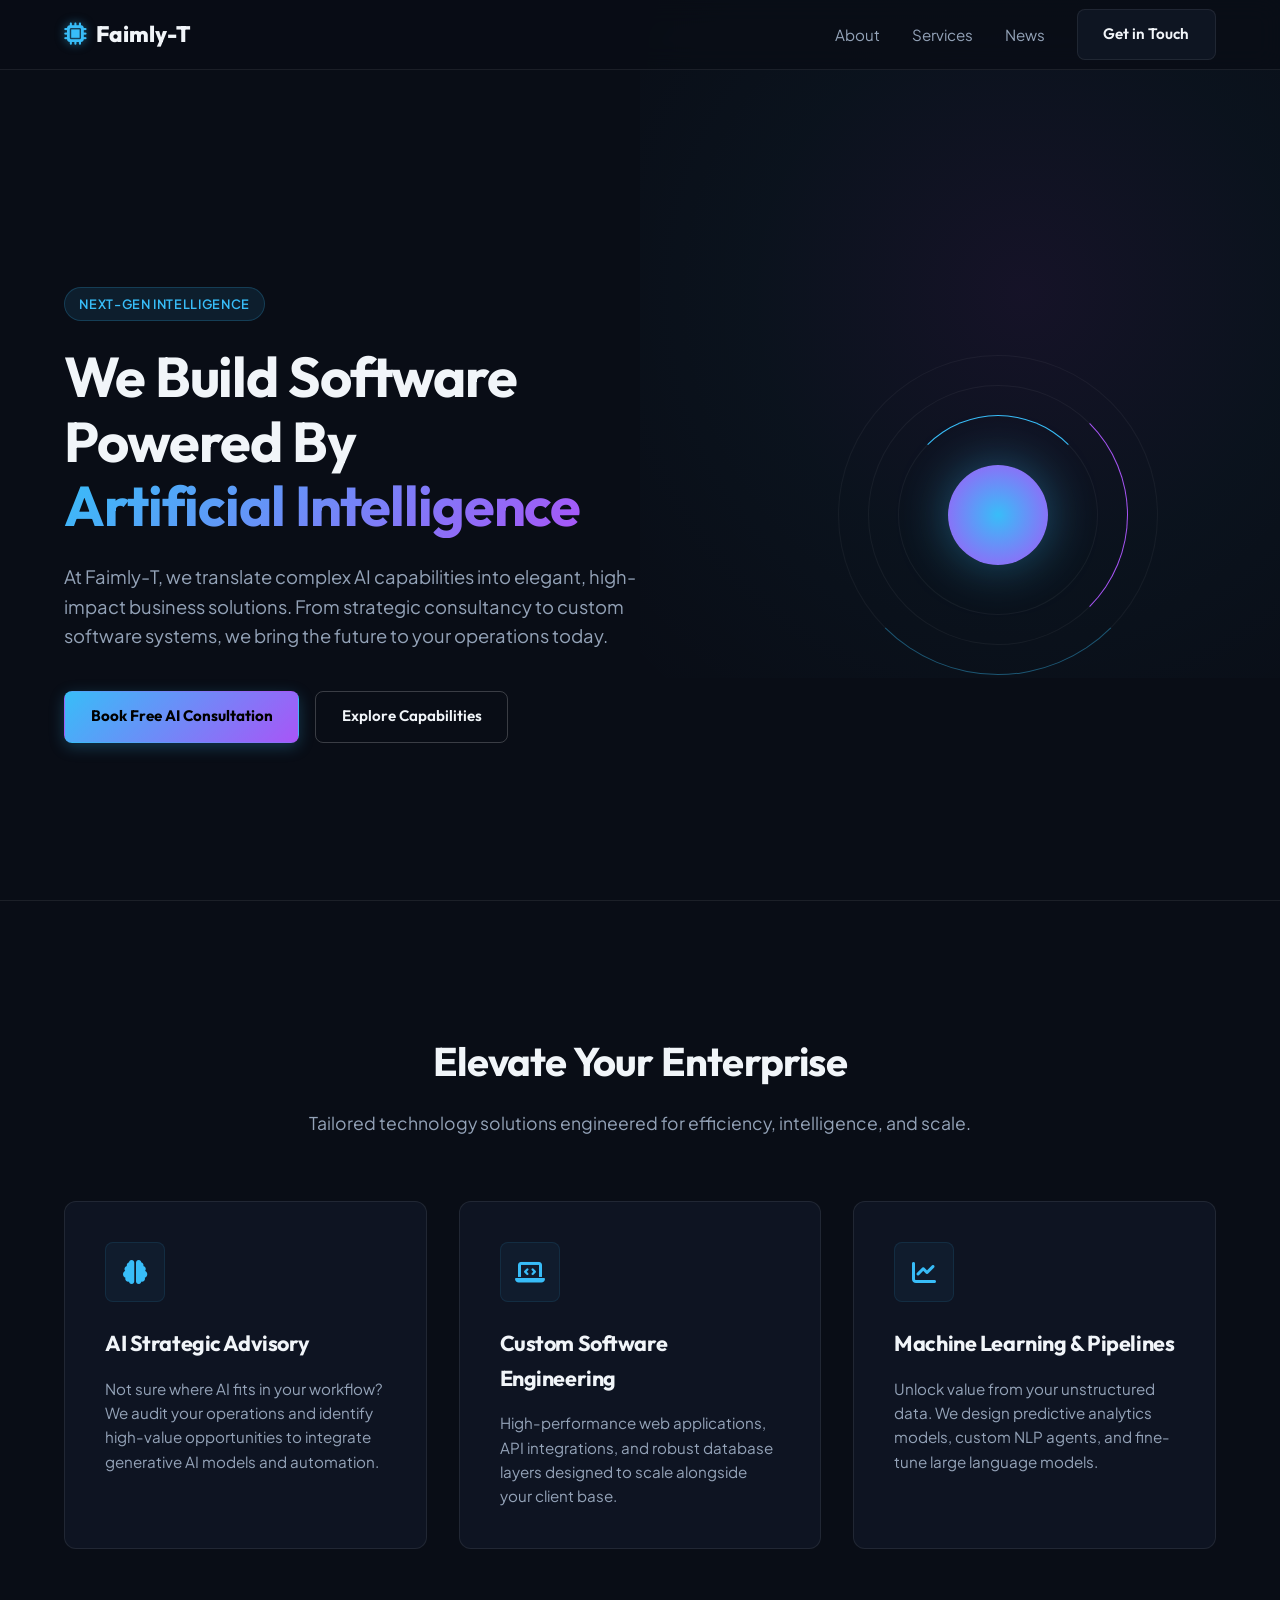
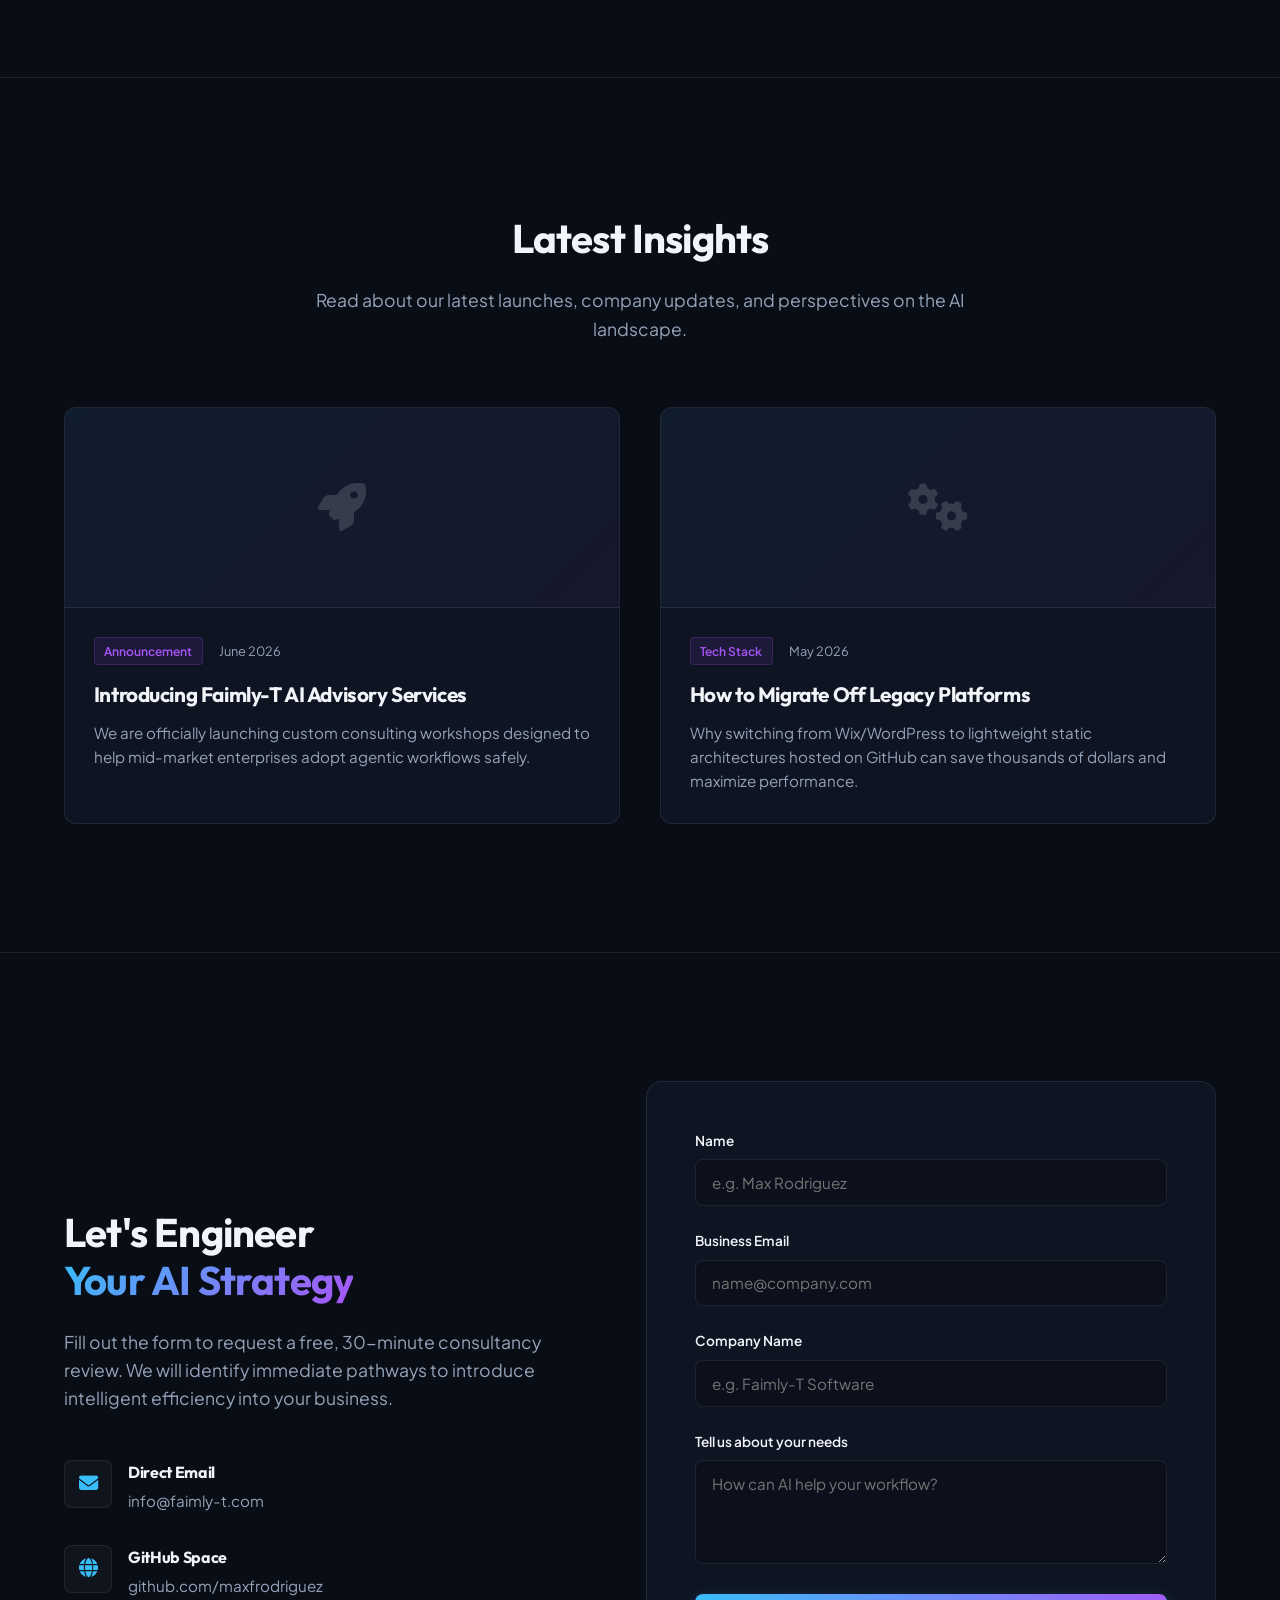
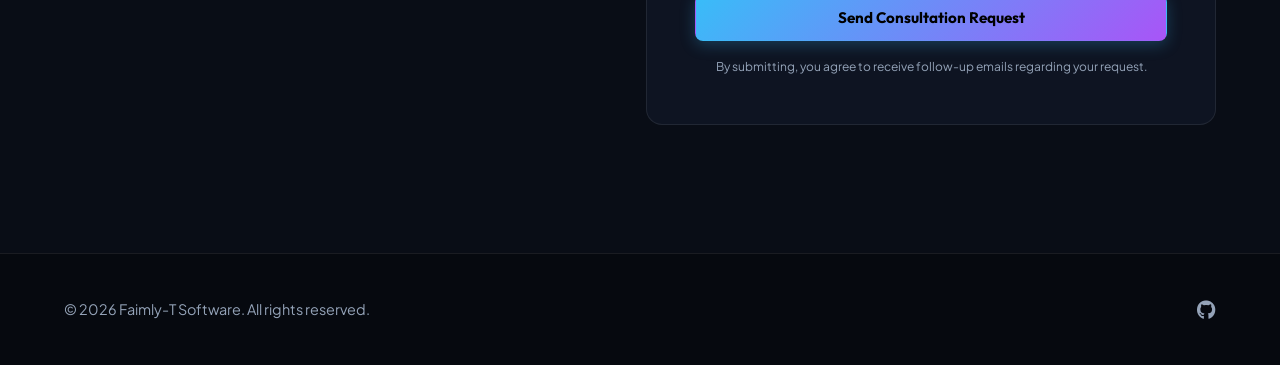
==== commit 053e105f: "feat: revamp hero visual, update brand assets, and refine landing page content" ====
--- a/index.html
+++ b/index.html
@@ -1,29 +1,35 @@
 <!DOCTYPE html>
 <html lang="en">
+
 <head>
   <meta charset="UTF-8">
   <meta name="viewport" content="width=device-width, initial-scale=1.0">
   <title>Faimly-T | Next-Gen AI Consulting & Software Development</title>
-  <meta name="description" content="Faimly-T accelerates businesses with state-of-the-art AI integration, custom software engineering, and strategic technology consulting. Get a free lead consultation today.">
-  
+  <meta name="description"
+    content="Faimly-T accelerates businesses with state-of-the-art AI integration, custom software engineering, and strategic technology consulting. Get a free lead consultation today.">
+
   <!-- Premium Fonts -->
   <link rel="preconnect" href="https://fonts.googleapis.com">
   <link rel="preconnect" href="https://fonts.gstatic.com" crossorigin>
-  <link href="https://fonts.googleapis.com/css2?family=Poppins:wght@300;400;500;600;700;800&family=Plus+Jakarta+Sans:wght@300;400;500;700&display=swap" rel="stylesheet">
-  
+  <link
+    href="https://fonts.googleapis.com/css2?family=Outfit:wght@300;400;600;800&family=Plus+Jakarta+Sans:wght@300;400;500;700&display=swap"
+    rel="stylesheet">
+
   <!-- CSS Stylesheet -->
   <link rel="stylesheet" href="style.css">
-  
+
   <!-- FontAwesome for Icons -->
   <link rel="stylesheet" href="https://cdnjs.cloudflare.com/ajax/libs/font-awesome/6.4.0/css/all.min.css">
 </head>
+
 <body>
 
   <!-- Navigation -->
   <nav class="navbar">
     <div class="nav-container">
       <a href="#" class="logo">
-        <img src="assets/logo_light.png" alt="Faimly-T Logo" class="brand-logo">
+        <span class="logo-icon"><i class="fa-solid fa-microchip"></i></span>
+        <span class="logo-text">Faimly-T</span>
       </a>
       <ul class="nav-links">
         <li><a href="#about">About</a></li>
@@ -44,16 +50,20 @@
       <div class="hero-text-area">
         <div class="badge">Next-Gen Intelligence</div>
         <h1>We Build Software Powered By <span class="gradient-text">Artificial Intelligence</span></h1>
-        <p class="hero-subtitle">At Faimly-T, we translate complex AI capabilities into elegant, high-impact business solutions. From strategic consultancy to custom software systems, we bring the future to your operations today.</p>
+        <p class="hero-subtitle">At Faimly-T, we translate complex AI capabilities into elegant, high-impact business
+          solutions. From strategic consultancy to custom software systems, we bring the future to your operations
+          today.</p>
         <div class="hero-actions">
           <a href="#contact" class="btn btn-primary">Book Free AI Consultation</a>
           <a href="#services" class="btn btn-outline">Explore Capabilities</a>
         </div>
       </div>
       <div class="hero-visual-area">
-        <div class="tree-visual-container">
-          <img src="assets/backgrounds/robotic_tree.png" alt="Faimly-T AI Tree" class="brand-hero-tree">
-          <div class="glow-overlay"></div>
+        <div class="sphere-wrapper">
+          <div class="ai-sphere"></div>
+          <div class="orbit-ring orbit-1"></div>
+          <div class="orbit-ring orbit-2"></div>
+          <div class="orbit-ring orbit-3"></div>
         </div>
       </div>
     </div>
@@ -64,23 +74,27 @@
     <div class="container">
       <div class="section-header">
         <h2 class="section-title">Elevate Your Enterprise</h2>
-        <p class="section-subtitle">Tailored technology solutions engineered for efficiency, intelligence, and scale.</p>
+        <p class="section-subtitle">Tailored technology solutions engineered for efficiency, intelligence, and scale.
+        </p>
       </div>
       <div class="services-grid">
         <div class="service-card">
           <div class="card-icon"><i class="fa-solid fa-brain"></i></div>
           <h3>AI Strategic Advisory</h3>
-          <p>Not sure where AI fits in your workflow? We audit your operations and identify high-value opportunities to integrate generative AI models and automation.</p>
+          <p>Not sure where AI fits in your workflow? We audit your operations and identify high-value opportunities to
+            integrate generative AI models and automation.</p>
         </div>
         <div class="service-card">
           <div class="card-icon"><i class="fa-solid fa-laptop-code"></i></div>
           <h3>Custom Software Engineering</h3>
-          <p>High-performance web applications, API integrations, and robust database layers designed to scale alongside your client base.</p>
+          <p>High-performance web applications, API integrations, and robust database layers designed to scale alongside
+            your client base.</p>
         </div>
         <div class="service-card">
           <div class="card-icon"><i class="fa-solid fa-chart-line"></i></div>
           <h3>Machine Learning & Pipelines</h3>
-          <p>Unlock value from your unstructured data. We design predictive analytics models, custom NLP agents, and fine-tune large language models.</p>
+          <p>Unlock value from your unstructured data. We design predictive analytics models, custom NLP agents, and
+            fine-tune large language models.</p>
         </div>
       </div>
     </div>
@@ -91,33 +105,32 @@
     <div class="container">
       <div class="section-header">
         <h2 class="section-title">Latest Insights</h2>
-        <p class="section-subtitle">Read about our latest launches, company updates, and perspectives on the AI landscape.</p>
-      </div>
-      
+        <p class="section-subtitle">Read about our latest launches, company updates, and perspectives on the AI
+          landscape.</p>
+      </div>
+
       <div class="news-grid">
         <!-- News Article 1 -->
         <article class="news-card">
-          <div class="news-image-wrapper">
-            <img src="assets/backgrounds/InfraTech_case.png" alt="AI Advisory Launch" class="news-img">
-          </div>
+          <div class="news-image-placeholder"><i class="fa-solid fa-rocket"></i></div>
           <div class="news-content">
             <span class="news-tag">Announcement</span>
             <span class="news-date">June 2026</span>
             <h3>Introducing Faimly-T AI Advisory Services</h3>
-            <p>We are officially launching custom consulting workshops designed to help mid-market enterprises adopt agentic workflows safely.</p>
+            <p>We are officially launching custom consulting workshops designed to help mid-market enterprises adopt
+              agentic workflows safely.</p>
           </div>
         </article>
 
         <!-- News Article 2 -->
         <article class="news-card">
-          <div class="news-image-wrapper">
-            <img src="assets/backgrounds/Apple_Watch_Mockup_2.jpg" alt="Legacy Platforms Migration" class="news-img">
-          </div>
+          <div class="news-image-placeholder"><i class="fa-solid fa-gears"></i></div>
           <div class="news-content">
             <span class="news-tag">Tech Stack</span>
             <span class="news-date">May 2026</span>
             <h3>How to Migrate Off Legacy Platforms</h3>
-            <p>Why switching from Wix/WordPress to lightweight static architectures hosted on GitHub can save thousands of dollars and maximize performance.</p>
+            <p>Why switching from Wix/WordPress to lightweight static architectures hosted on GitHub can save thousands
+              of dollars and maximize performance.</p>
           </div>
         </article>
       </div>
@@ -130,7 +143,8 @@
       <div class="contact-wrapper">
         <div class="contact-info">
           <h2>Let's Engineer <br><span class="gradient-text">Your AI Strategy</span></h2>
-          <p>Fill out the form to request a free, 30-minute consultancy review. We will identify immediate pathways to introduce intelligent efficiency into your business.</p>
+          <p>Fill out the form to request a free, 30-minute consultancy review. We will identify immediate pathways to
+            introduce intelligent efficiency into your business.</p>
           <div class="contact-details">
             <div class="contact-item">
               <span class="item-icon"><i class="fa-solid fa-envelope"></i></span>
@@ -143,17 +157,17 @@
               <span class="item-icon"><i class="fa-solid fa-globe"></i></span>
               <div>
                 <h4>GitHub Space</h4>
-                <p>github.com/Faimly-T</p>
+                <p>github.com/maxfrodriguez</p>
               </div>
             </div>
           </div>
         </div>
-        
+
         <div class="form-container">
           <!-- Web3Forms Lead Intake Form -->
           <form action="https://api.web3forms.com/submit" method="POST" id="lead-form">
             <!-- IMPORTANT: Set access key from https://web3forms.com/ -->
-            <input type="hidden" name="access_key" value="YOUR_ACCESS_KEY_HERE">
+            <input type="hidden" name="access_key" value="e5d2d63e-eddf-4b93-8126-cbf1e52ccb01">
             <input type="hidden" name="subject" value="New AI Consultancy Lead - Faimly-T">
             <input type="checkbox" name="botcheck" id="botcheck" style="display: none;">
 
@@ -174,14 +188,15 @@
 
             <div class="form-group">
               <label for="lead-message">Tell us about your needs</label>
-              <textarea id="lead-message" name="message" rows="4" required placeholder="How can AI help your workflow?"></textarea>
+              <textarea id="lead-message" name="message" rows="4" required
+                placeholder="How can AI help your workflow?"></textarea>
             </div>
 
             <button type="submit" class="btn btn-primary btn-block">Send Consultation Request</button>
-            
+
             <p class="form-note">By submitting, you agree to receive follow-up emails regarding your request.</p>
           </form>
-          
+
           <div id="form-feedback" class="form-feedback">
             <i class="fa-solid fa-circle-check"></i>
             <h3>Message Sent!</h3>
@@ -197,11 +212,13 @@
     <div class="container footer-content">
       <p>&copy; 2026 Faimly-T Software. All rights reserved.</p>
       <div class="footer-links">
-        <a href="https://github.com/Faimly-T" target="_blank" aria-label="GitHub"><i class="fa-brands fa-github"></i></a>
+        <a href="https://github.com/maxfrodriguez" target="_blank" aria-label="GitHub"><i
+            class="fa-brands fa-github"></i></a>
       </div>
     </div>
   </footer>
 
   <script src="script.js"></script>
 </body>
-</html>
+
+</html>
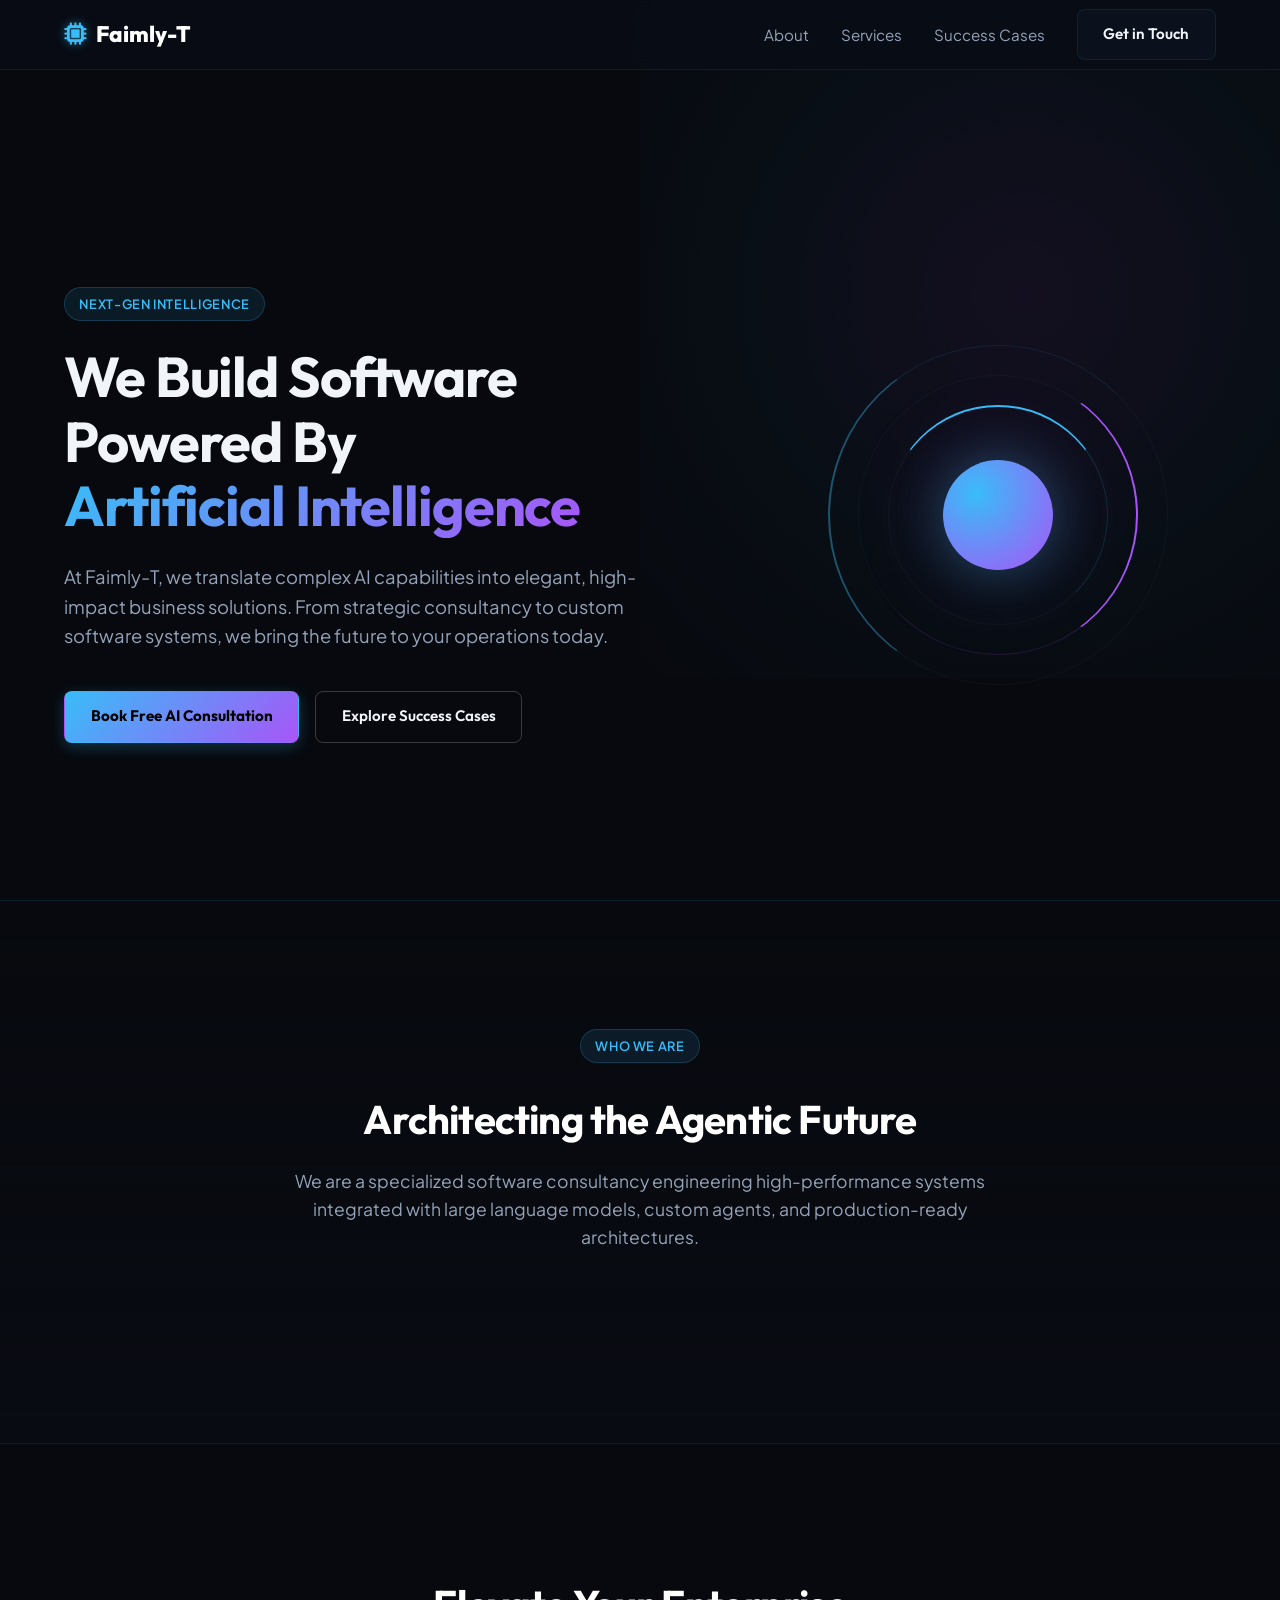
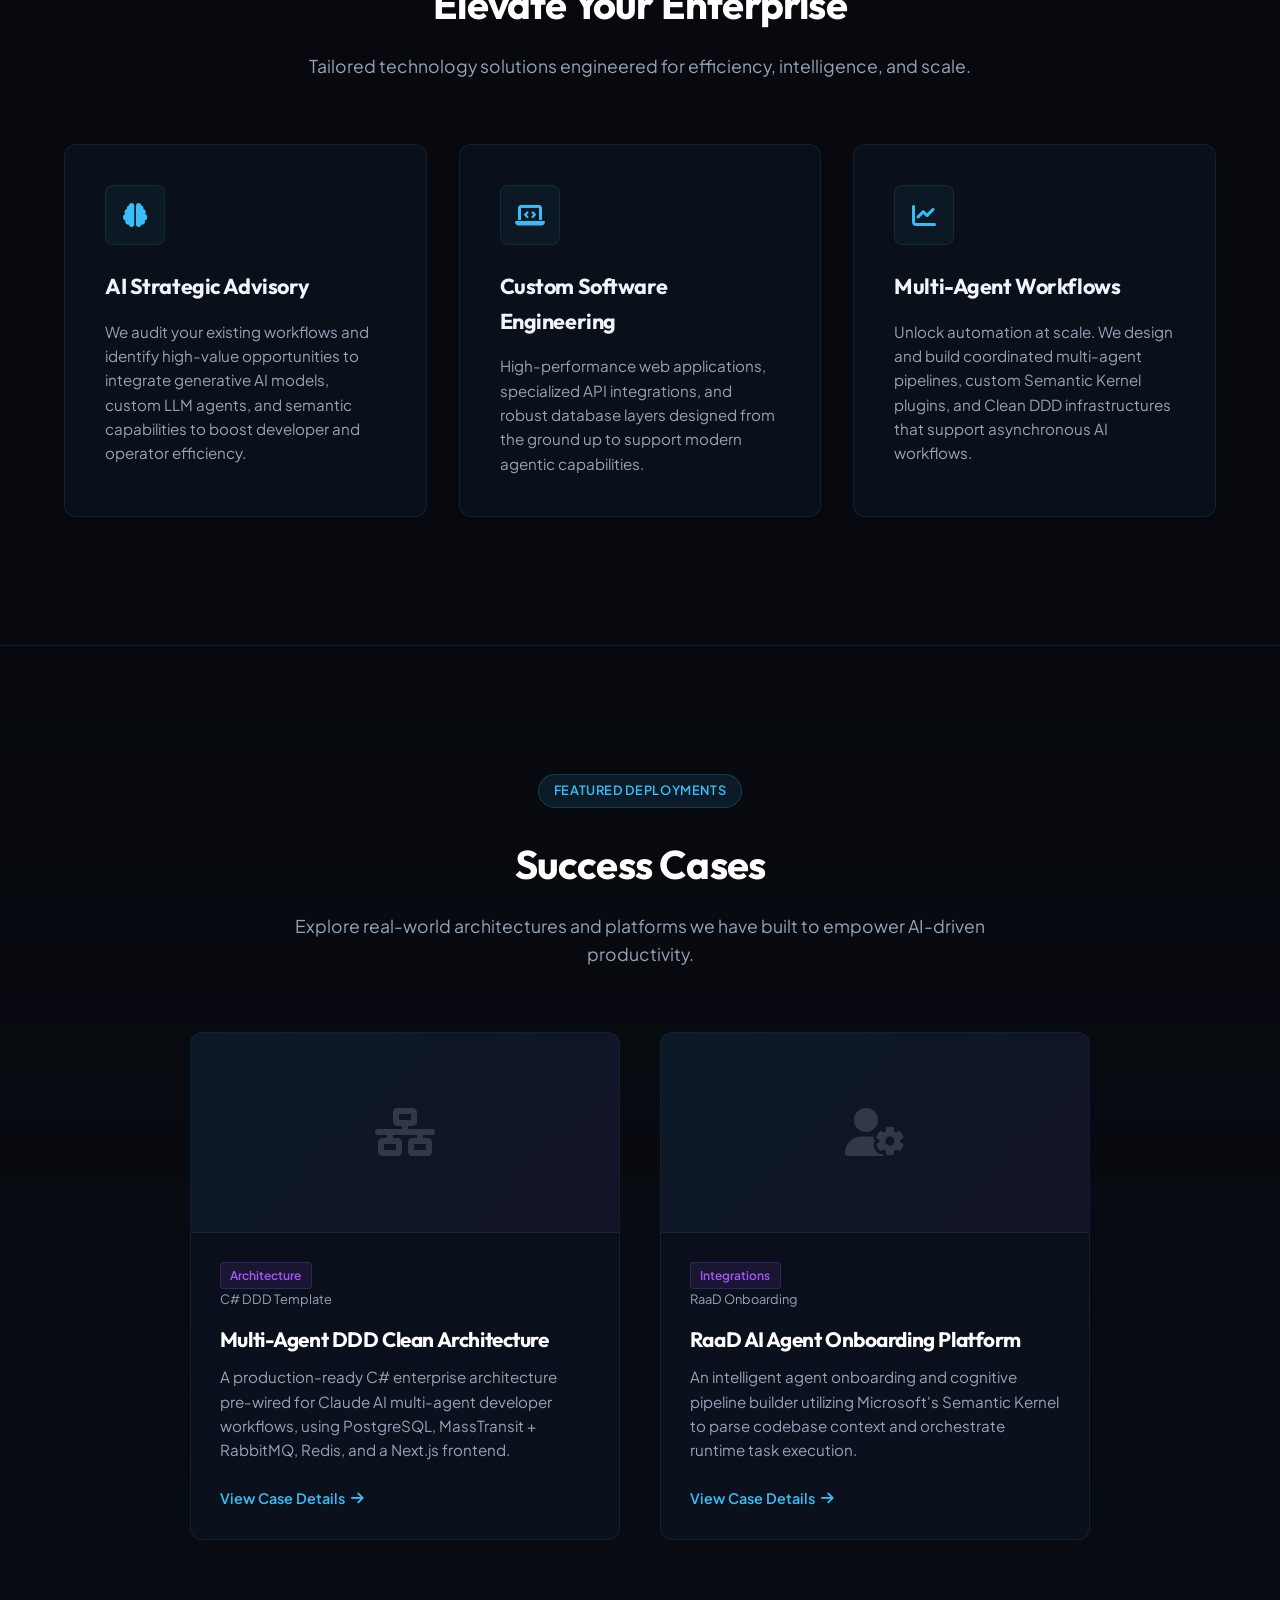
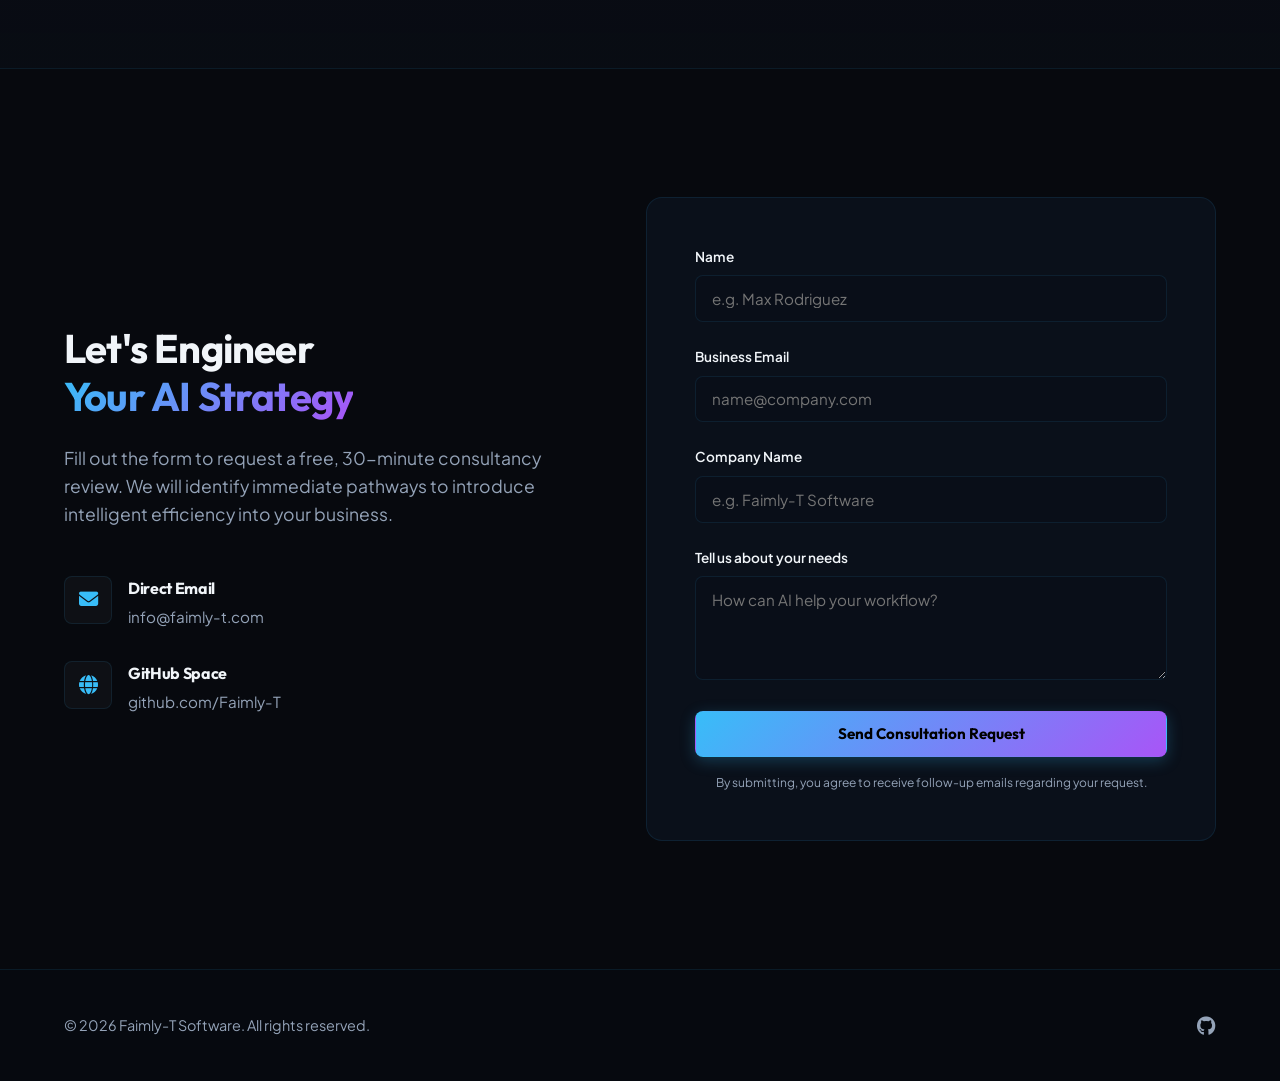
==== commit d49a484a: "redesign: apply premium outfit font design, animated AI orb, and add DDD & RaaD success cases" ====
--- a/index.html
+++ b/index.html
@@ -11,9 +11,7 @@
   <!-- Premium Fonts -->
   <link rel="preconnect" href="https://fonts.googleapis.com">
   <link rel="preconnect" href="https://fonts.gstatic.com" crossorigin>
-  <link
-    href="https://fonts.googleapis.com/css2?family=Outfit:wght@300;400;600;800&family=Plus+Jakarta+Sans:wght@300;400;500;700&display=swap"
-    rel="stylesheet">
+  <link href="https://fonts.googleapis.com/css2?family=Outfit:wght@300;400;600;800&family=Plus+Jakarta+Sans:wght@300;400;500;700&display=swap" rel="stylesheet">
 
   <!-- CSS Stylesheet -->
   <link rel="stylesheet" href="style.css">
@@ -34,7 +32,7 @@
       <ul class="nav-links">
         <li><a href="#about">About</a></li>
         <li><a href="#services">Services</a></li>
-        <li><a href="#news">News</a></li>
+        <li><a href="#cases">Success Cases</a></li>
         <li><a href="#contact" class="btn btn-secondary">Get in Touch</a></li>
       </ul>
       <button class="mobile-nav-toggle" aria-label="Toggle navigation">
@@ -55,7 +53,7 @@
           today.</p>
         <div class="hero-actions">
           <a href="#contact" class="btn btn-primary">Book Free AI Consultation</a>
-          <a href="#services" class="btn btn-outline">Explore Capabilities</a>
+          <a href="#cases" class="btn btn-outline">Explore Success Cases</a>
         </div>
       </div>
       <div class="hero-visual-area">
@@ -69,68 +67,75 @@
     </div>
   </header>
 
+  <!-- About / Overview -->
+  <section id="about" class="services-section" style="background: linear-gradient(180deg, var(--color-bg-dark) 0%, rgba(13, 20, 35, 0.2) 100%);">
+    <div class="container">
+      <div class="section-header">
+        <span class="badge">Who We Are</span>
+        <h2 class="section-title">Architecting the Agentic Future</h2>
+        <p class="section-subtitle">We are a specialized software consultancy engineering high-performance systems integrated with large language models, custom agents, and production-ready architectures.</p>
+      </div>
+    </div>
+  </section>
+
   <!-- Services / Value Proposition -->
   <section id="services" class="services-section">
     <div class="container">
       <div class="section-header">
         <h2 class="section-title">Elevate Your Enterprise</h2>
-        <p class="section-subtitle">Tailored technology solutions engineered for efficiency, intelligence, and scale.
-        </p>
+        <p class="section-subtitle">Tailored technology solutions engineered for efficiency, intelligence, and scale.</p>
       </div>
       <div class="services-grid">
         <div class="service-card">
           <div class="card-icon"><i class="fa-solid fa-brain"></i></div>
           <h3>AI Strategic Advisory</h3>
-          <p>Not sure where AI fits in your workflow? We audit your operations and identify high-value opportunities to
-            integrate generative AI models and automation.</p>
+          <p>We audit your existing workflows and identify high-value opportunities to integrate generative AI models, custom LLM agents, and semantic capabilities to boost developer and operator efficiency.</p>
         </div>
         <div class="service-card">
           <div class="card-icon"><i class="fa-solid fa-laptop-code"></i></div>
           <h3>Custom Software Engineering</h3>
-          <p>High-performance web applications, API integrations, and robust database layers designed to scale alongside
-            your client base.</p>
+          <p>High-performance web applications, specialized API integrations, and robust database layers designed from the ground up to support modern agentic capabilities.</p>
         </div>
         <div class="service-card">
           <div class="card-icon"><i class="fa-solid fa-chart-line"></i></div>
-          <h3>Machine Learning & Pipelines</h3>
-          <p>Unlock value from your unstructured data. We design predictive analytics models, custom NLP agents, and
-            fine-tune large language models.</p>
-        </div>
-      </div>
-    </div>
-  </section>
-
-  <!-- News Section -->
-  <section id="news" class="news-section">
+          <h3>Multi-Agent Workflows</h3>
+          <p>Unlock automation at scale. We design and build coordinated multi-agent pipelines, custom Semantic Kernel plugins, and Clean DDD infrastructures that support asynchronous AI workflows.</p>
+        </div>
+      </div>
+    </div>
+  </section>
+
+  <!-- Success Cases Section -->
+  <section id="cases" class="news-section" style="background: linear-gradient(180deg, var(--color-bg-dark) 0%, rgba(13, 20, 35, 0.25) 100%);">
     <div class="container">
       <div class="section-header">
-        <h2 class="section-title">Latest Insights</h2>
-        <p class="section-subtitle">Read about our latest launches, company updates, and perspectives on the AI
-          landscape.</p>
-      </div>
-
-      <div class="news-grid">
-        <!-- News Article 1 -->
+        <span class="badge">Featured Deployments</span>
+        <h2 class="section-title">Success Cases</h2>
+        <p class="section-subtitle">Explore real-world architectures and platforms we have built to empower AI-driven productivity.</p>
+      </div>
+      
+      <div class="news-grid" style="justify-content: center; max-width: 900px; margin: 0 auto;">
+        <!-- Success Case 1: DDD Multi-Agents -->
         <article class="news-card">
-          <div class="news-image-placeholder"><i class="fa-solid fa-rocket"></i></div>
+          <div class="news-image-placeholder"><i class="fa-solid fa-network-wired"></i></div>
           <div class="news-content">
-            <span class="news-tag">Announcement</span>
-            <span class="news-date">June 2026</span>
-            <h3>Introducing Faimly-T AI Advisory Services</h3>
-            <p>We are officially launching custom consulting workshops designed to help mid-market enterprises adopt
-              agentic workflows safely.</p>
+            <span class="news-tag">Architecture</span>
+            <span class="news-date">C# DDD Template</span>
+            <h3>Multi-Agent DDD Clean Architecture</h3>
+            <p>A production-ready C# enterprise architecture pre-wired for Claude AI multi-agent developer workflows, using PostgreSQL, MassTransit + RabbitMQ, Redis, and a Next.js frontend.</p>
+            <a href="./success-cases/ddd-agents.html" class="news-link">View Case Details <i class="fa-solid fa-arrow-right"></i></a>
           </div>
         </article>
 
-        <!-- News Article 2 -->
+        <!-- Success Case 2: RaaD AI Onboarding -->
         <article class="news-card">
-          <div class="news-image-placeholder"><i class="fa-solid fa-gears"></i></div>
+          <div class="news-image-placeholder"><i class="fa-solid fa-user-gear"></i></div>
           <div class="news-content">
-            <span class="news-tag">Tech Stack</span>
-            <span class="news-date">May 2026</span>
-            <h3>How to Migrate Off Legacy Platforms</h3>
-            <p>Why switching from Wix/WordPress to lightweight static architectures hosted on GitHub can save thousands
-              of dollars and maximize performance.</p>
+            <span class="news-tag">Integrations</span>
+            <span class="news-date">RaaD Onboarding</span>
+            <h3>RaaD AI Agent Onboarding Platform</h3>
+            <p>An intelligent agent onboarding and cognitive pipeline builder utilizing Microsoft's Semantic Kernel to parse codebase context and orchestrate runtime task execution.</p>
+            <a href="./success-cases/raad-agents.html" class="news-link">View Case Details <i class="fa-solid fa-arrow-right"></i></a>
           </div>
         </article>
       </div>
@@ -143,8 +148,7 @@
       <div class="contact-wrapper">
         <div class="contact-info">
           <h2>Let's Engineer <br><span class="gradient-text">Your AI Strategy</span></h2>
-          <p>Fill out the form to request a free, 30-minute consultancy review. We will identify immediate pathways to
-            introduce intelligent efficiency into your business.</p>
+          <p>Fill out the form to request a free, 30-minute consultancy review. We will identify immediate pathways to introduce intelligent efficiency into your business.</p>
           <div class="contact-details">
             <div class="contact-item">
               <span class="item-icon"><i class="fa-solid fa-envelope"></i></span>
@@ -157,12 +161,12 @@
               <span class="item-icon"><i class="fa-solid fa-globe"></i></span>
               <div>
                 <h4>GitHub Space</h4>
-                <p>github.com/maxfrodriguez</p>
+                <p>github.com/Faimly-T</p>
               </div>
             </div>
           </div>
         </div>
-
+        
         <div class="form-container">
           <!-- Web3Forms Lead Intake Form -->
           <form action="https://api.web3forms.com/submit" method="POST" id="lead-form">
@@ -188,19 +192,17 @@
 
             <div class="form-group">
               <label for="lead-message">Tell us about your needs</label>
-              <textarea id="lead-message" name="message" rows="4" required
-                placeholder="How can AI help your workflow?"></textarea>
+              <textarea id="lead-message" name="message" rows="4" required placeholder="How can AI help your workflow?"></textarea>
             </div>
 
             <button type="submit" class="btn btn-primary btn-block">Send Consultation Request</button>
-
             <p class="form-note">By submitting, you agree to receive follow-up emails regarding your request.</p>
           </form>
 
           <div id="form-feedback" class="form-feedback">
             <i class="fa-solid fa-circle-check"></i>
             <h3>Message Sent!</h3>
-            <p>Thank you. We will reach back to schedule your free consultation session shortly.</p>
+            <p>Thank you for reaching out. We will review your project details and contact you shortly.</p>
           </div>
         </div>
       </div>
@@ -212,8 +214,7 @@
     <div class="container footer-content">
       <p>&copy; 2026 Faimly-T Software. All rights reserved.</p>
       <div class="footer-links">
-        <a href="https://github.com/maxfrodriguez" target="_blank" aria-label="GitHub"><i
-            class="fa-brands fa-github"></i></a>
+        <a href="https://github.com/Faimly-T" target="_blank" aria-label="GitHub"><i class="fa-brands fa-github"></i></a>
       </div>
     </div>
   </footer>
--- a/style.css
+++ b/style.css
@@ -1,19 +1,16 @@
-/* --------------------------------------------------------------------------
-   FAIMLY-T WEB PAGE - STYLING SHEET
-   Rich Cyberpunk/SaaS Clean Aesthetic with Premium Animations & Custom Colors
-   -------------------------------------------------------------------------- */
-
 /* CSS Variables for design system */
 :root {
-  --color-bg-dark: #090d16;
-  --color-bg-card: rgba(18, 25, 41, 0.7);
-  --color-border: rgba(255, 255, 255, 0.08);
+  --color-bg-dark: #07090e;
+  --color-bg-card: rgba(13, 20, 35, 0.65);
+  --color-border: rgba(56, 189, 248, 0.1);
+  --color-border-hover: rgba(56, 189, 248, 0.25);
   --color-primary: #38bdf8;       /* Electric Sky Blue */
   --color-primary-glow: rgba(56, 189, 248, 0.15);
   --color-secondary: #a855f7;     /* Neon Purple */
   --color-secondary-glow: rgba(168, 85, 247, 0.15);
   --color-text-main: #f1f5f9;
   --color-text-muted: #94a3b8;
+  --color-accent-blue: #6366f1;   /* Indigo */
   
   --font-title: 'Outfit', -apple-system, BlinkMacSystemFont, "Segoe UI", sans-serif;
   --font-body: 'Plus Jakarta Sans', -apple-system, BlinkMacSystemFont, "Segoe UI", sans-serif;
@@ -118,6 +115,7 @@
 .btn-secondary:hover {
   border-color: var(--color-primary);
   color: var(--color-primary);
+  box-shadow: 0 0 15px rgba(56, 189, 248, 0.15);
 }
 
 .btn-outline {
@@ -169,6 +167,7 @@
   font-size: 1.4rem;
   font-family: var(--font-title);
   font-weight: 800;
+  color: #fff;
 }
 
 .logo-icon i {
@@ -254,79 +253,81 @@
   display: flex;
   justify-content: center;
   align-items: center;
+  position: relative;
+  min-height: 400px;
 }
 
 .sphere-wrapper {
   position: relative;
-  width: 300px;
-  height: 300px;
+  width: 320px;
+  height: 320px;
+  display: flex;
+  justify-content: center;
+  align-items: center;
 }
 
 .ai-sphere {
-  width: 100px;
-  height: 100px;
-  background: radial-gradient(circle, var(--color-primary) 0%, var(--color-secondary) 100%);
+  width: 110px;
+  height: 110px;
+  background: radial-gradient(circle at 30% 30%, var(--color-primary) 0%, var(--color-secondary) 100%);
   border-radius: 50%;
   position: absolute;
-  top: 100px;
-  left: 100px;
-  box-shadow: 0 0 50px rgba(56, 189, 248, 0.4);
-  animation: pulseSphere 4s ease-in-out infinite alternate;
+  box-shadow: 0 0 50px rgba(56, 189, 248, 0.3),
+              0 0 100px rgba(168, 85, 247, 0.2);
+  animation: pulseSphere 6s ease-in-out infinite alternate;
+  z-index: 2;
 }
 
 .orbit-ring {
-  border: 1px solid rgba(255, 255, 255, 0.05);
+  border: 1px solid rgba(255, 255, 255, 0.03);
   border-radius: 50%;
   position: absolute;
   transform-style: preserve-3d;
 }
 
 .orbit-1 {
-  width: 200px;
-  height: 200px;
-  top: 50px;
-  left: 50px;
-  border-top-color: var(--color-primary);
-  animation: spinOrbit1 8s linear infinite;
+  width: 220px;
+  height: 220px;
+  border-top: 2px solid var(--color-primary);
+  border-right: 1px solid var(--color-primary-glow);
+  animation: spinOrbit1 10s linear infinite;
 }
 
 .orbit-2 {
-  width: 260px;
-  height: 260px;
-  top: 20px;
-  left: 20px;
-  border-right-color: var(--color-secondary);
-  animation: spinOrbit2 12s linear infinite;
+  width: 280px;
+  height: 280px;
+  border-right: 2px solid var(--color-secondary);
+  border-bottom: 1px solid var(--color-secondary-glow);
+  animation: spinOrbit2 15s linear infinite;
 }
 
 .orbit-3 {
-  width: 320px;
-  height: 320px;
-  top: -10px;
-  left: -10px;
-  border-bottom-color: rgba(56, 189, 248, 0.4);
-  animation: spinOrbit3 16s linear infinite;
+  width: 340px;
+  height: 340px;
+  border-left: 2px solid rgba(56, 189, 248, 0.4);
+  border-top: 1px solid rgba(56, 189, 248, 0.1);
+  animation: spinOrbit3 20s linear infinite;
 }
 
 /* Keyframe animations */
 @keyframes pulseSphere {
-  0% { transform: scale(0.95); box-shadow: 0 0 30px rgba(56, 189, 248, 0.3); }
-  100% { transform: scale(1.05); box-shadow: 0 0 60px rgba(168, 85, 247, 0.6); }
+  0% { transform: scale(0.95); box-shadow: 0 0 40px rgba(56, 189, 248, 0.3), 0 0 80px rgba(168, 85, 247, 0.2); }
+  100% { transform: scale(1.05); box-shadow: 0 0 60px rgba(56, 189, 248, 0.5), 0 0 120px rgba(168, 85, 247, 0.4); }
 }
 
 @keyframes spinOrbit1 {
-  0% { transform: rotate3d(1, 1, 0, 0deg); }
-  100% { transform: rotate3d(1, 1, 0, 360deg); }
+  0% { transform: rotateX(45deg) rotateY(45deg) rotateZ(0deg); }
+  100% { transform: rotateX(45deg) rotateY(45deg) rotateZ(360deg); }
 }
 
 @keyframes spinOrbit2 {
-  0% { transform: rotate3d(1, -1, 1, 0deg); }
-  100% { transform: rotate3d(1, -1, 1, 360deg); }
+  0% { transform: rotateX(60deg) rotateY(-30deg) rotateZ(0deg); }
+  100% { transform: rotateX(60deg) rotateY(-30deg) rotateZ(360deg); }
 }
 
 @keyframes spinOrbit3 {
-  0% { transform: rotate3d(0, 1, 1, 0deg); }
-  100% { transform: rotate3d(0, 1, 1, 360deg); }
+  0% { transform: rotateX(-30deg) rotateY(60deg) rotateZ(0deg); }
+  100% { transform: rotateX(-30deg) rotateY(60deg) rotateZ(360deg); }
 }
 
 /* Section Common Design */
@@ -339,6 +340,7 @@
 .section-title {
   font-size: 2.5rem;
   margin-bottom: 1rem;
+  color: #fff;
 }
 
 .section-subtitle {
@@ -414,7 +416,7 @@
   font-size: 0.95rem;
 }
 
-/* News Section Cards */
+/* News/Cases Section Cards */
 .news-grid {
   display: grid;
   grid-template-columns: repeat(auto-fit, minmax(360px, 1fr));
@@ -427,11 +429,14 @@
   border-radius: 12px;
   overflow: hidden;
   transition: var(--transition-smooth);
+  display: flex;
+  flex-direction: column;
 }
 
 .news-card:hover {
   transform: translateY(-4px);
-  border-color: rgba(255, 255, 255, 0.15);
+  border-color: var(--color-border-hover);
+  box-shadow: 0 10px 30px rgba(56, 189, 248, 0.05);
 }
 
 .news-image-placeholder {
@@ -453,6 +458,9 @@
 
 .news-content {
   padding: 1.8rem;
+  display: flex;
+  flex-direction: column;
+  flex-grow: 1;
 }
 
 .news-tag {
@@ -465,6 +473,7 @@
   border-radius: 4px;
   font-weight: 600;
   margin-right: 0.8rem;
+  align-self: flex-start;
 }
 
 .news-date {
@@ -476,11 +485,31 @@
   font-size: 1.3rem;
   margin: 1rem 0 0.8rem 0;
   line-height: 1.3;
+  color: #fff;
 }
 
 .news-content p {
   color: var(--color-text-muted);
   font-size: 0.95rem;
+  margin-bottom: 1.5rem;
+  flex-grow: 1;
+}
+
+.news-link {
+  font-size: 0.9rem;
+  font-weight: 600;
+  color: var(--color-primary);
+  display: inline-flex;
+  align-items: center;
+  gap: 0.4rem;
+}
+
+.news-link:hover i {
+  transform: translateX(4px);
+}
+
+.news-link i {
+  transition: var(--transition-smooth);
 }
 
 /* Contact/Lead Capture Form Section */
@@ -536,6 +565,7 @@
 .contact-item p {
   font-size: 0.95rem;
   margin: 0;
+  color: var(--color-text-muted);
 }
 
 .form-container {
@@ -629,6 +659,142 @@
   color: var(--color-text-main);
 }
 
+/* Success Case Layouts */
+.case-header {
+  padding: 8rem 0 4rem 0;
+  background: linear-gradient(180deg, rgba(13, 20, 35, 0.4) 0%, var(--color-bg-dark) 100%);
+  border-bottom: 1px solid var(--color-border);
+}
+
+.case-meta {
+  display: flex;
+  gap: 1.5rem;
+  margin-bottom: 1.5rem;
+  color: var(--color-text-muted);
+  font-size: 0.9rem;
+}
+
+.case-grid {
+  display: grid;
+  grid-template-columns: 2fr 1fr;
+  gap: 4rem;
+  padding: 4rem 0;
+}
+
+.case-content {
+  color: var(--color-text-main);
+}
+
+.case-content h3 {
+  font-size: 1.75rem;
+  margin: 2.5rem 0 1.2rem 0;
+  color: #fff;
+  border-bottom: 1px solid var(--color-border);
+  padding-bottom: 0.5rem;
+}
+
+.case-content p {
+  font-size: 1.05rem;
+  line-height: 1.75;
+  margin-bottom: 1.5rem;
+  color: var(--color-text-muted);
+}
+
+.case-content ul {
+  list-style: none;
+  padding-left: 0;
+  margin-bottom: 2rem;
+}
+
+.case-content li {
+  position: relative;
+  padding-left: 1.75rem;
+  font-size: 1.05rem;
+  margin-bottom: 0.75rem;
+  color: var(--color-text-muted);
+}
+
+.case-content li::before {
+  content: '→';
+  position: absolute;
+  left: 0;
+  color: var(--color-primary);
+  font-weight: bold;
+}
+
+.case-sidebar {
+  display: flex;
+  flex-direction: column;
+  gap: 2rem;
+}
+
+.sidebar-box {
+  background: var(--color-bg-card);
+  border: 1px solid var(--color-border);
+  border-radius: 12px;
+  padding: 2rem;
+}
+
+.sidebar-box h4 {
+  font-size: 1.15rem;
+  margin-bottom: 1.25rem;
+  color: #fff;
+}
+
+.tech-tags {
+  display: flex;
+  flex-wrap: wrap;
+  gap: 0.75rem;
+}
+
+.tech-tag {
+  background: rgba(56, 189, 248, 0.05);
+  border: 1px solid var(--color-border);
+  padding: 0.4rem 0.8rem;
+  font-size: 0.85rem;
+  border-radius: 6px;
+  color: var(--color-primary);
+}
+
+.metrics-list {
+  display: flex;
+  flex-direction: column;
+  gap: 1.5rem;
+}
+
+.metric-item {
+  display: flex;
+  flex-direction: column;
+}
+
+.metric-val {
+  font-size: 2.25rem;
+  font-weight: 800;
+  color: var(--color-primary);
+  font-family: var(--font-title);
+}
+
+.metric-lbl {
+  font-size: 0.85rem;
+  color: var(--color-text-muted);
+  margin-top: 0.25rem;
+}
+
+.back-link {
+  display: inline-flex;
+  align-items: center;
+  gap: 0.5rem;
+  color: var(--color-primary);
+  font-weight: 600;
+  margin-bottom: 2rem;
+  transition: var(--transition-smooth);
+}
+
+.back-link:hover {
+  transform: translateX(-4px);
+  color: var(--color-secondary);
+}
+
 /* Responsive UI queries */
 @media (max-width: 992px) {
   .hero-content {
@@ -650,6 +816,10 @@
     grid-template-columns: 1fr;
     gap: 3rem;
   }
+  .case-grid {
+    grid-template-columns: 1fr;
+    gap: 2.5rem;
+  }
 }
 
 @media (max-width: 768px) {
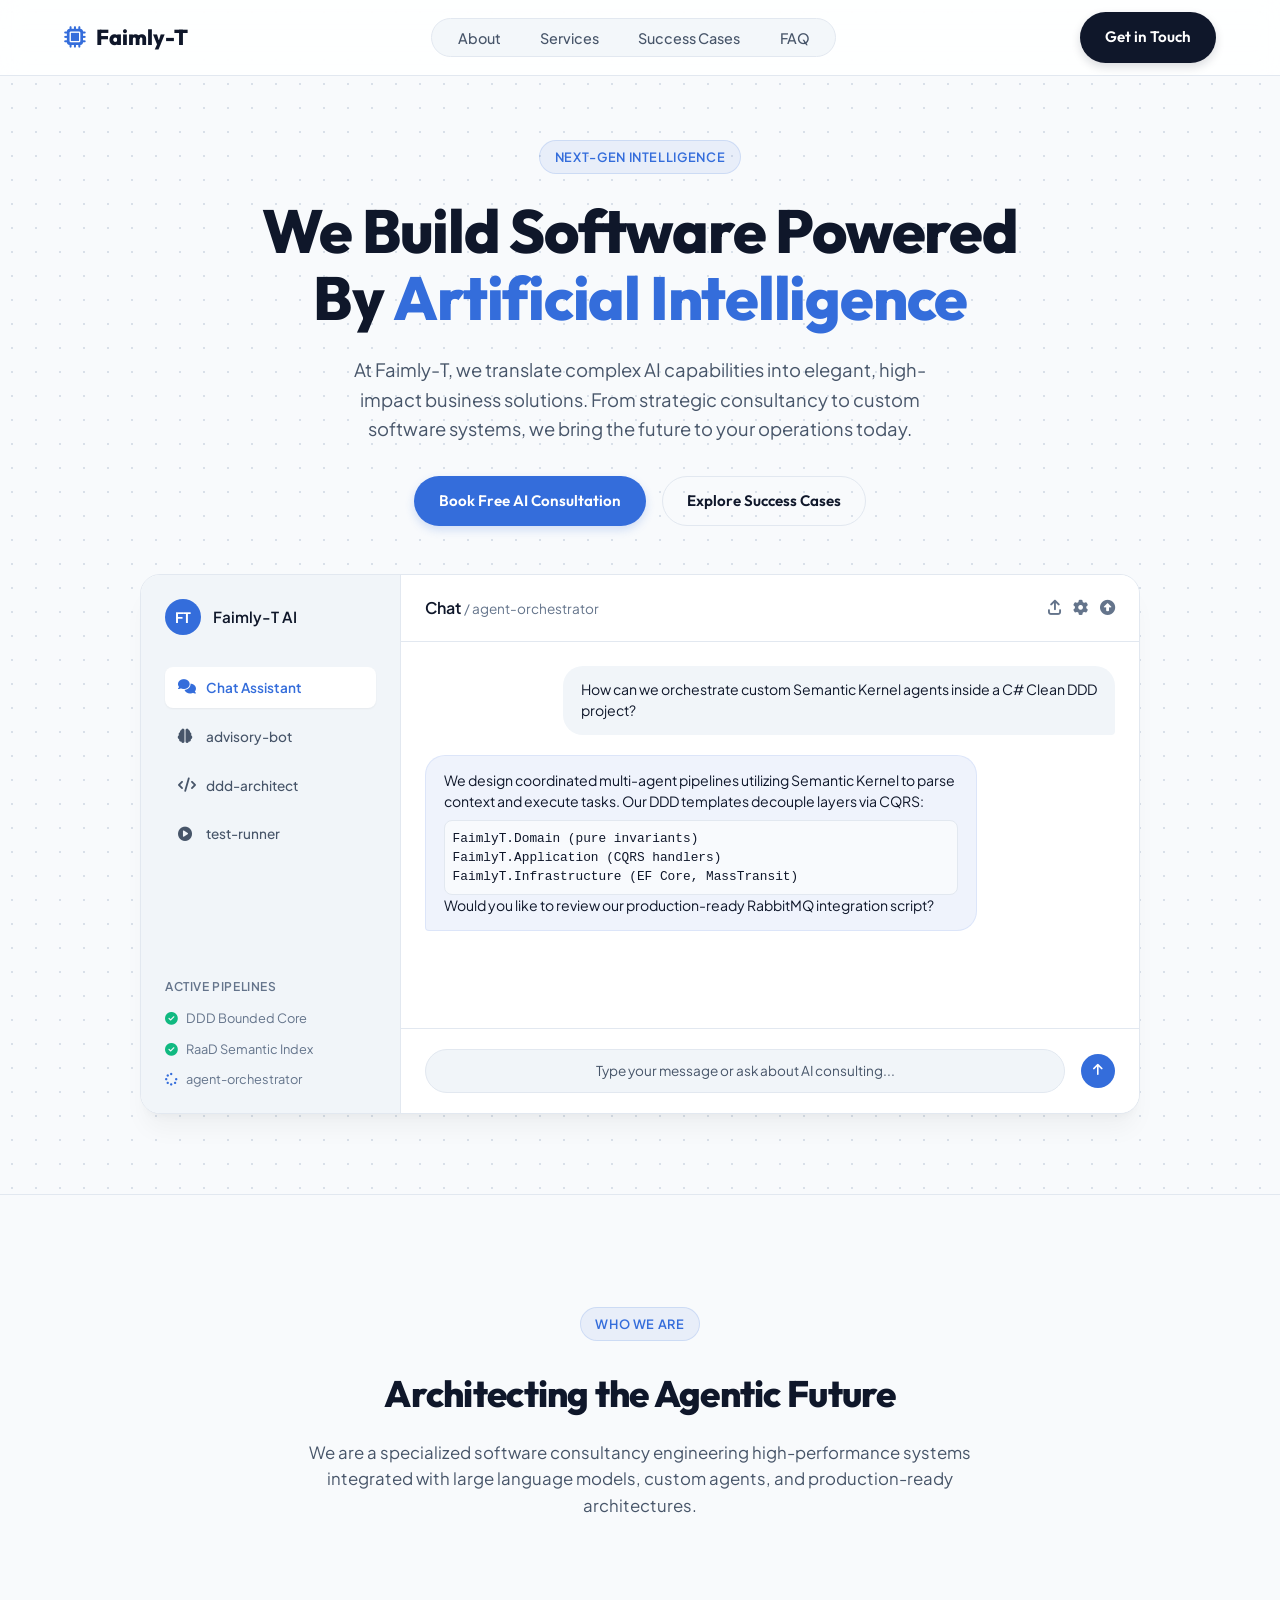
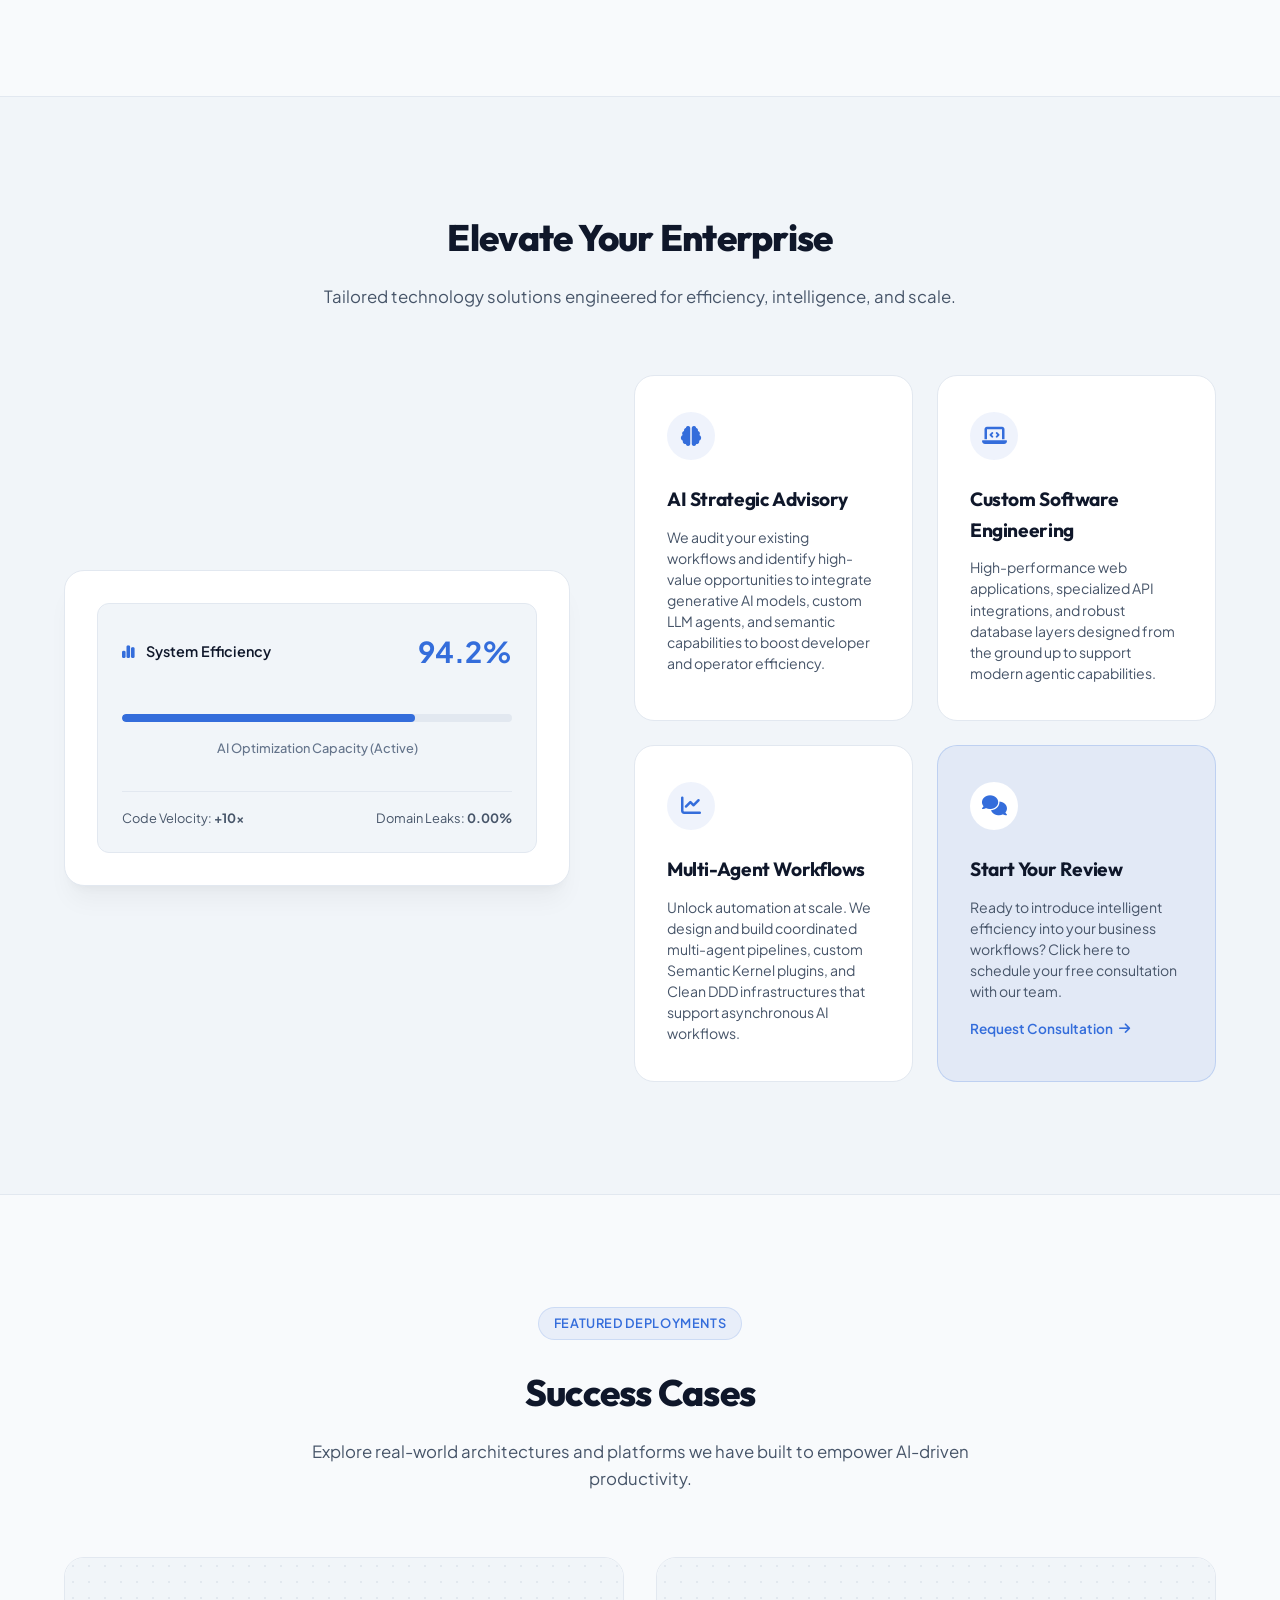
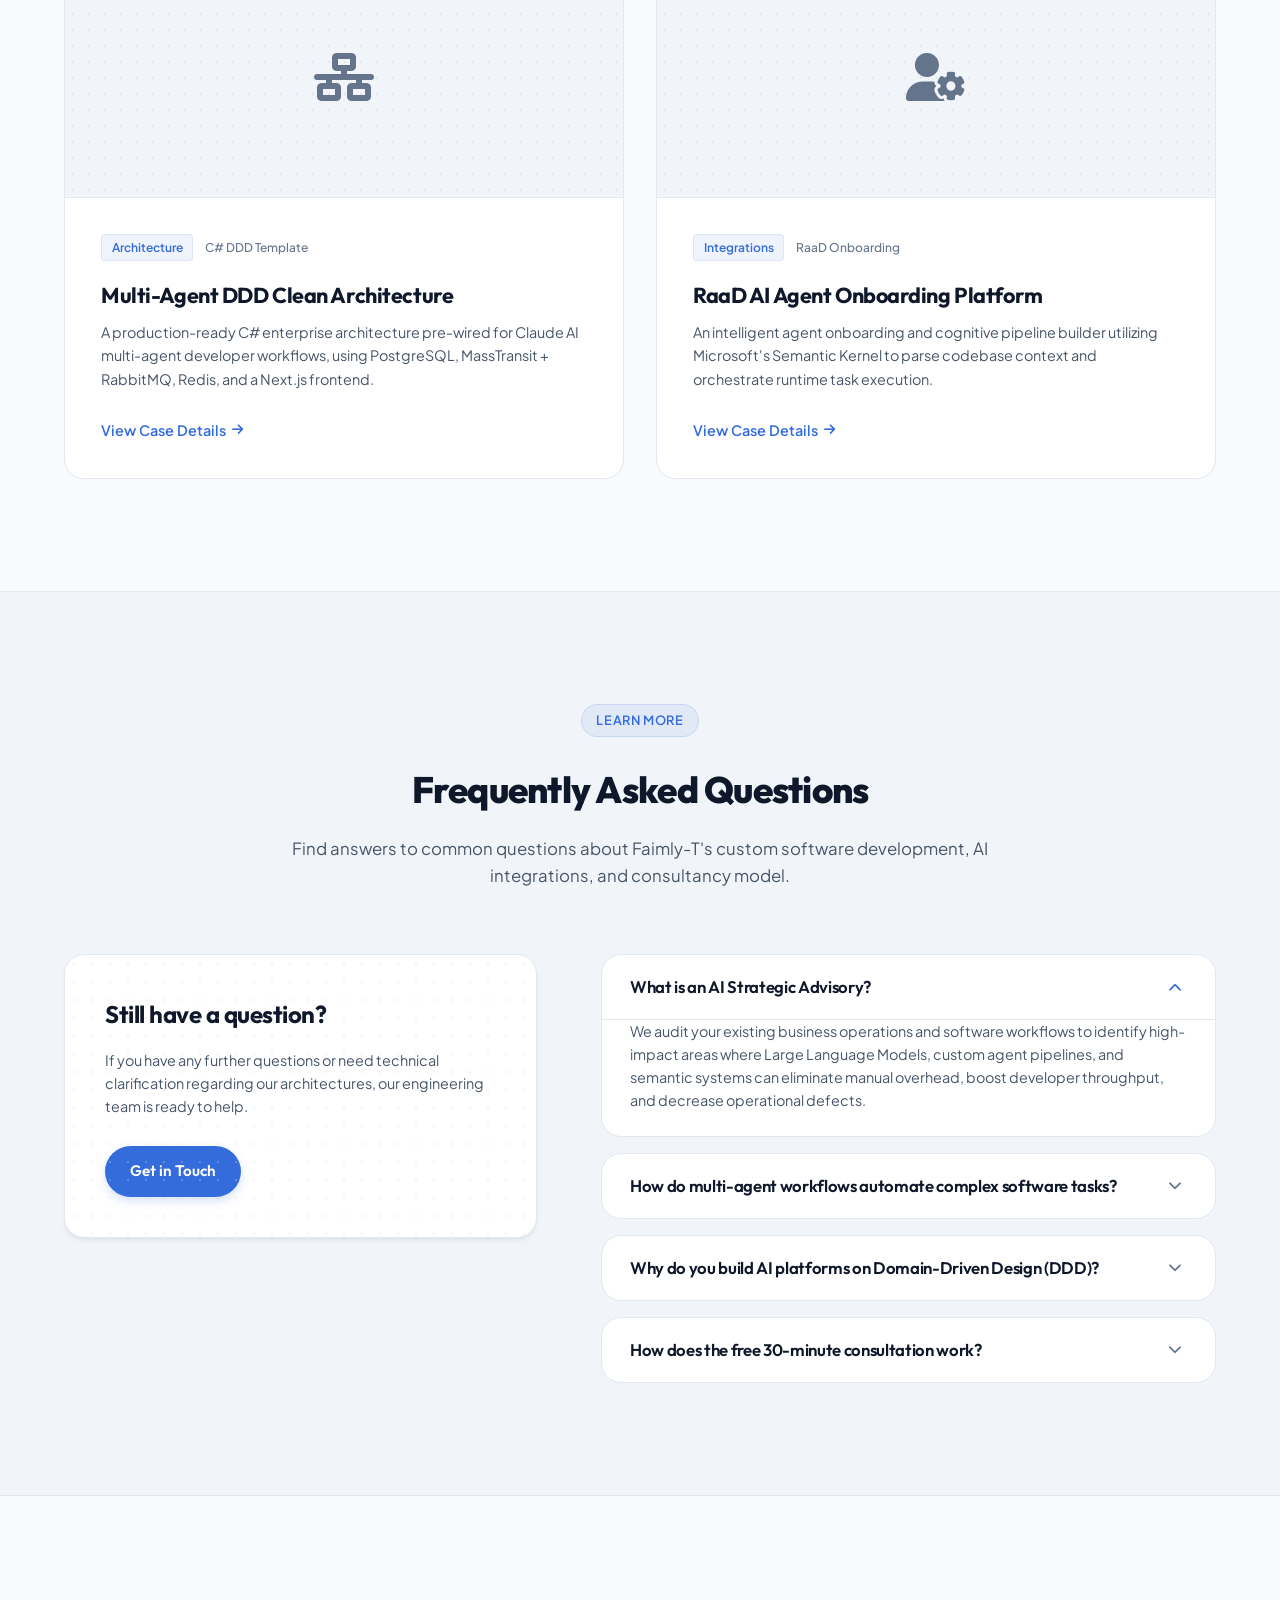
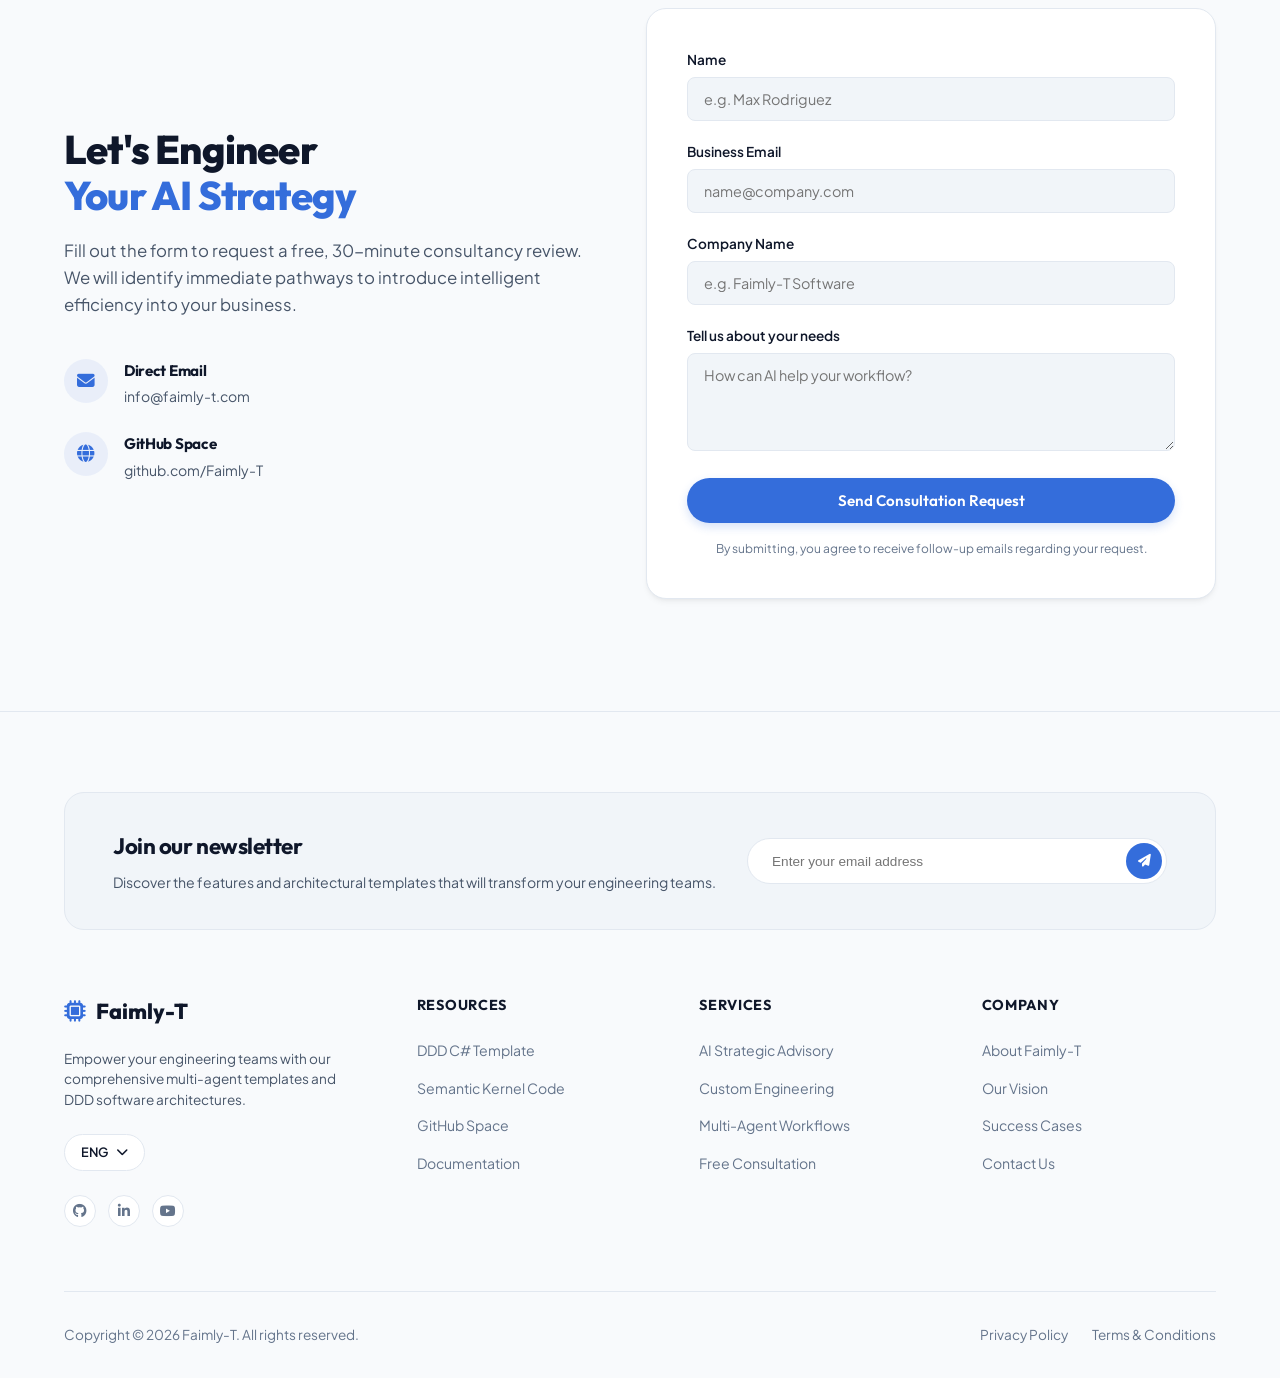
==== commit 78b1664f: "feat: redesign landing page hero and services sections with interactive dashboard and metrics mockup" ====
--- a/index.html
+++ b/index.html
@@ -24,17 +24,22 @@
 
   <!-- Navigation -->
   <nav class="navbar">
-    <div class="nav-container">
+    <div class="container nav-container">
       <a href="#" class="logo">
         <span class="logo-icon"><i class="fa-solid fa-microchip"></i></span>
         <span class="logo-text">Faimly-T</span>
       </a>
-      <ul class="nav-links">
-        <li><a href="#about">About</a></li>
-        <li><a href="#services">Services</a></li>
-        <li><a href="#cases">Success Cases</a></li>
-        <li><a href="#contact" class="btn btn-secondary">Get in Touch</a></li>
-      </ul>
+      <div class="nav-links-wrapper">
+        <ul class="nav-links">
+          <li><a href="#about">About</a></li>
+          <li><a href="#services">Services</a></li>
+          <li><a href="#cases">Success Cases</a></li>
+          <li><a href="#faq">FAQ</a></li>
+        </ul>
+      </div>
+      <div class="nav-actions">
+        <a href="#contact" class="btn btn-secondary">Get in Touch</a>
+      </div>
       <button class="mobile-nav-toggle" aria-label="Toggle navigation">
         <i class="fa-solid fa-bars"></i>
       </button>
@@ -42,33 +47,87 @@
   </nav>
 
   <!-- Hero Section -->
-  <header class="hero">
-    <div class="hero-bg-glow"></div>
+  <header class="hero grid-dots-bg">
     <div class="container hero-content">
       <div class="hero-text-area">
         <div class="badge">Next-Gen Intelligence</div>
         <h1>We Build Software Powered By <span class="gradient-text">Artificial Intelligence</span></h1>
-        <p class="hero-subtitle">At Faimly-T, we translate complex AI capabilities into elegant, high-impact business
-          solutions. From strategic consultancy to custom software systems, we bring the future to your operations
-          today.</p>
+        <p class="hero-subtitle">At Faimly-T, we translate complex AI capabilities into elegant, high-impact business solutions. From strategic consultancy to custom software systems, we bring the future to your operations today.</p>
         <div class="hero-actions">
           <a href="#contact" class="btn btn-primary">Book Free AI Consultation</a>
           <a href="#cases" class="btn btn-outline">Explore Success Cases</a>
         </div>
       </div>
+      
+      <!-- Interactive Chat Dashboard Mockup -->
       <div class="hero-visual-area">
-        <div class="sphere-wrapper">
-          <div class="ai-sphere"></div>
-          <div class="orbit-ring orbit-1"></div>
-          <div class="orbit-ring orbit-2"></div>
-          <div class="orbit-ring orbit-3"></div>
+        <div class="dashboard-mockup">
+          <!-- Mockup Sidebar -->
+          <div class="mock-sidebar">
+            <div class="mock-profile">
+              <div class="mock-avatar">FT</div>
+              <div class="mock-profile-name">Faimly-T AI</div>
+            </div>
+            <ul class="mock-menu">
+              <li class="mock-menu-item active">
+                <i class="fa-solid fa-comments"></i> Chat Assistant
+              </li>
+              <li class="mock-menu-item">
+                <i class="fa-solid fa-brain"></i> advisory-bot
+              </li>
+              <li class="mock-menu-item">
+                <i class="fa-solid fa-code"></i> ddd-architect
+              </li>
+              <li class="mock-menu-item">
+                <i class="fa-solid fa-circle-play"></i> test-runner
+              </li>
+            </ul>
+            <div class="mock-pinned">
+              <div class="mock-pinned-title">Active Pipelines</div>
+              <ul class="mock-pinned-items">
+                <li class="mock-pinned-item"><i class="fa-solid fa-circle-check" style="color: #10b981; margin-right: 0.4rem;"></i> DDD Bounded Core</li>
+                <li class="mock-pinned-item"><i class="fa-solid fa-circle-check" style="color: #10b981; margin-right: 0.4rem;"></i> RaaD Semantic Index</li>
+                <li class="mock-pinned-item"><i class="fa-solid fa-spinner" style="color: var(--color-primary); margin-right: 0.4rem;"></i> agent-orchestrator</li>
+              </ul>
+            </div>
+          </div>
+          
+          <!-- Mockup Chat Area -->
+          <div class="mock-chat-area">
+            <div class="mock-chat-header">
+              <div class="mock-chat-title">Chat <span style="font-weight: normal; color: var(--color-text-light); font-size: 0.85rem;">/ agent-orchestrator</span></div>
+              <div class="mock-chat-actions">
+                <i class="fa-solid fa-arrow-up-from-bracket"></i>
+                <i class="fa-solid fa-gear"></i>
+                <i class="fa-solid fa-circle-up"></i>
+              </div>
+            </div>
+            <div class="mock-chat-messages">
+              <div class="mock-bubble mock-bubble-user">
+                How can we orchestrate custom Semantic Kernel agents inside a C# Clean DDD project?
+              </div>
+              <div class="mock-bubble mock-bubble-ai">
+                We design coordinated multi-agent pipelines utilizing Semantic Kernel to parse context and execute tasks. Our DDD templates decouple layers via CQRS:
+                <pre>FaimlyT.Domain (pure invariants)
+FaimlyT.Application (CQRS handlers)
+FaimlyT.Infrastructure (EF Core, MassTransit)</pre>
+                Would you like to review our production-ready RabbitMQ integration script?
+              </div>
+            </div>
+            <div class="mock-chat-input-area">
+              <div class="mock-chat-input">Type your message or ask about AI consulting...</div>
+              <div class="mock-chat-send">
+                <i class="fa-solid fa-arrow-up"></i>
+              </div>
+            </div>
+          </div>
         </div>
       </div>
     </div>
   </header>
 
   <!-- About / Overview -->
-  <section id="about" class="services-section" style="background: linear-gradient(180deg, var(--color-bg-dark) 0%, rgba(13, 20, 35, 0.2) 100%);">
+  <section id="about" class="services-section">
     <div class="container">
       <div class="section-header">
         <span class="badge">Who We Are</span>
@@ -78,35 +137,65 @@
     </div>
   </section>
 
-  <!-- Services / Value Proposition -->
-  <section id="services" class="services-section">
+  <!-- Services / Value Proposition (Made to fit your workflow style) -->
+  <section id="services" class="services-section" style="background-color: var(--color-bg-alt);">
     <div class="container">
       <div class="section-header">
         <h2 class="section-title">Elevate Your Enterprise</h2>
         <p class="section-subtitle">Tailored technology solutions engineered for efficiency, intelligence, and scale.</p>
       </div>
-      <div class="services-grid">
-        <div class="service-card">
-          <div class="card-icon"><i class="fa-solid fa-brain"></i></div>
-          <h3>AI Strategic Advisory</h3>
-          <p>We audit your existing workflows and identify high-value opportunities to integrate generative AI models, custom LLM agents, and semantic capabilities to boost developer and operator efficiency.</p>
-        </div>
-        <div class="service-card">
-          <div class="card-icon"><i class="fa-solid fa-laptop-code"></i></div>
-          <h3>Custom Software Engineering</h3>
-          <p>High-performance web applications, specialized API integrations, and robust database layers designed from the ground up to support modern agentic capabilities.</p>
-        </div>
-        <div class="service-card">
-          <div class="card-icon"><i class="fa-solid fa-chart-line"></i></div>
-          <h3>Multi-Agent Workflows</h3>
-          <p>Unlock automation at scale. We design and build coordinated multi-agent pipelines, custom Semantic Kernel plugins, and Clean DDD infrastructures that support asynchronous AI workflows.</p>
+      
+      <div class="services-wrapper">
+        <!-- Left Side: Interactive Metrics Mockup -->
+        <div class="services-visual-mockup">
+          <div class="metrics-widget">
+            <div class="metrics-widget-header">
+              <span class="metrics-widget-title"><i class="fa-solid fa-chart-simple" style="color: var(--color-primary); margin-right: 0.5rem;"></i> System Efficiency</span>
+              <span class="metrics-widget-val">94.2%</span>
+            </div>
+            <div class="progress-arc-container">
+              <div class="progress-bar-placeholder">
+                <div class="progress-bar-fill"></div>
+              </div>
+              <span style="font-size: 0.8rem; color: var(--color-text-light); margin-top: 0.5rem; font-weight: 500;">AI Optimization Capacity (Active)</span>
+            </div>
+            <div style="border-top: 1px solid var(--color-border); padding-top: 1rem; margin-top: 1rem; display: flex; justify-content: space-between; font-size: 0.8rem;">
+              <span>Code Velocity: <strong>+10x</strong></span>
+              <span>Domain Leaks: <strong>0.00%</strong></span>
+            </div>
+          </div>
+        </div>
+        
+        <!-- Right Side: 2x2 Services Grid -->
+        <div class="services-grid">
+          <div class="service-card">
+            <div class="card-icon"><i class="fa-solid fa-brain"></i></div>
+            <h3>AI Strategic Advisory</h3>
+            <p>We audit your existing workflows and identify high-value opportunities to integrate generative AI models, custom LLM agents, and semantic capabilities to boost developer and operator efficiency.</p>
+          </div>
+          <div class="service-card">
+            <div class="card-icon"><i class="fa-solid fa-laptop-code"></i></div>
+            <h3>Custom Software Engineering</h3>
+            <p>High-performance web applications, specialized API integrations, and robust database layers designed from the ground up to support modern agentic capabilities.</p>
+          </div>
+          <div class="service-card">
+            <div class="card-icon"><i class="fa-solid fa-chart-line"></i></div>
+            <h3>Multi-Agent Workflows</h3>
+            <p>Unlock automation at scale. We design and build coordinated multi-agent pipelines, custom Semantic Kernel plugins, and Clean DDD infrastructures that support asynchronous AI workflows.</p>
+          </div>
+          <div class="service-card" style="background-color: var(--color-primary-glow); border-color: rgba(52, 109, 219, 0.2);">
+            <div class="card-icon" style="background-color: #ffffff; color: var(--color-primary);"><i class="fa-solid fa-comments"></i></div>
+            <h3>Start Your Review</h3>
+            <p>Ready to introduce intelligent efficiency into your business workflows? Click here to schedule your free consultation with our team.</p>
+            <a href="#contact" class="news-link" style="margin-top: 1rem; font-size: 0.85rem;">Request Consultation <i class="fa-solid fa-arrow-right"></i></a>
+          </div>
         </div>
       </div>
     </div>
   </section>
 
-  <!-- Success Cases Section -->
-  <section id="cases" class="news-section" style="background: linear-gradient(180deg, var(--color-bg-dark) 0%, rgba(13, 20, 35, 0.25) 100%);">
+  <!-- Success Cases Section (Resource Center Style) -->
+  <section id="cases" class="news-section">
     <div class="container">
       <div class="section-header">
         <span class="badge">Featured Deployments</span>
@@ -114,13 +203,17 @@
         <p class="section-subtitle">Explore real-world architectures and platforms we have built to empower AI-driven productivity.</p>
       </div>
       
-      <div class="news-grid" style="justify-content: center; max-width: 900px; margin: 0 auto;">
+      <div class="news-grid">
         <!-- Success Case 1: DDD Multi-Agents -->
         <article class="news-card">
-          <div class="news-image-placeholder"><i class="fa-solid fa-network-wired"></i></div>
+          <div class="news-image-placeholder">
+            <i class="fa-solid fa-network-wired"></i>
+          </div>
           <div class="news-content">
-            <span class="news-tag">Architecture</span>
-            <span class="news-date">C# DDD Template</span>
+            <div class="news-tags-row">
+              <span class="news-tag">Architecture</span>
+              <span class="news-date">C# DDD Template</span>
+            </div>
             <h3>Multi-Agent DDD Clean Architecture</h3>
             <p>A production-ready C# enterprise architecture pre-wired for Claude AI multi-agent developer workflows, using PostgreSQL, MassTransit + RabbitMQ, Redis, and a Next.js frontend.</p>
             <a href="./success-cases/ddd-agents.html" class="news-link">View Case Details <i class="fa-solid fa-arrow-right"></i></a>
@@ -129,15 +222,90 @@
 
         <!-- Success Case 2: RaaD AI Onboarding -->
         <article class="news-card">
-          <div class="news-image-placeholder"><i class="fa-solid fa-user-gear"></i></div>
+          <div class="news-image-placeholder">
+            <i class="fa-solid fa-user-gear"></i>
+          </div>
           <div class="news-content">
-            <span class="news-tag">Integrations</span>
-            <span class="news-date">RaaD Onboarding</span>
+            <div class="news-tags-row">
+              <span class="news-tag">Integrations</span>
+              <span class="news-date">RaaD Onboarding</span>
+            </div>
             <h3>RaaD AI Agent Onboarding Platform</h3>
             <p>An intelligent agent onboarding and cognitive pipeline builder utilizing Microsoft's Semantic Kernel to parse codebase context and orchestrate runtime task execution.</p>
             <a href="./success-cases/raad-agents.html" class="news-link">View Case Details <i class="fa-solid fa-arrow-right"></i></a>
           </div>
         </article>
+      </div>
+    </div>
+  </section>
+
+  <!-- FAQ Section (New collapsible accordions section) -->
+  <section id="faq" class="faq-section" style="background-color: var(--color-bg-alt);">
+    <div class="container">
+      <div class="section-header">
+        <span class="badge">Learn More</span>
+        <h2 class="section-title">Frequently Asked Questions</h2>
+        <p class="section-subtitle">Find answers to common questions about Faimly-T's custom software development, AI integrations, and consultancy model.</p>
+      </div>
+      
+      <div class="faq-wrapper">
+        <!-- Left Side Info Card -->
+        <div class="faq-info-card">
+          <h3>Still have a question?</h3>
+          <p>If you have any further questions or need technical clarification regarding our architectures, our engineering team is ready to help.</p>
+          <a href="#contact" class="btn btn-primary">Get in Touch</a>
+        </div>
+        
+        <!-- Right Side Accordion List -->
+        <div class="faq-list">
+          <div class="faq-item active">
+            <button class="faq-trigger" type="button" aria-expanded="true">
+              <h4>What is an AI Strategic Advisory?</h4>
+              <span class="faq-icon-box"><i class="fa-solid fa-chevron-down"></i></span>
+            </button>
+            <div class="faq-panel">
+              <div class="faq-panel-content">
+                We audit your existing business operations and software workflows to identify high-impact areas where Large Language Models, custom agent pipelines, and semantic systems can eliminate manual overhead, boost developer throughput, and decrease operational defects.
+              </div>
+            </div>
+          </div>
+          
+          <div class="faq-item">
+            <button class="faq-trigger" type="button" aria-expanded="false">
+              <h4>How do multi-agent workflows automate complex software tasks?</h4>
+              <span class="faq-icon-box"><i class="fa-solid fa-chevron-down"></i></span>
+            </button>
+            <div class="faq-panel">
+              <div class="faq-panel-content">
+                By designing coordinated pipelines utilizing orchestrators like Microsoft's Semantic Kernel or custom bus handlers, we decouple complex tasks into specialized sub-agent queries (e.g. database schema mapping, aggregate modeling, code generation, and test creation) that execute asynchronously and report back with validated code blocks.
+              </div>
+            </div>
+          </div>
+          
+          <div class="faq-item">
+            <button class="faq-trigger" type="button" aria-expanded="false">
+              <h4>Why do you build AI platforms on Domain-Driven Design (DDD)?</h4>
+              <span class="faq-icon-box"><i class="fa-solid fa-chevron-down"></i></span>
+            </button>
+            <div class="faq-panel">
+              <div class="faq-panel-content">
+                Domain-Driven Design places the core business logic in a pure, isolated Domain Layer with zero external dependencies. This decoupling makes it incredibly easy for AI agents to write code. Since aggregates and business invariants are strictly structured, sub-agents achieve 10x higher code-generation accuracy compared to standard legacy structures.
+              </div>
+            </div>
+          </div>
+          
+          <div class="faq-item">
+            <button class="faq-trigger" type="button" aria-expanded="false">
+              <h4>How does the free 30-minute consultation work?</h4>
+              <span class="faq-icon-box"><i class="fa-solid fa-chevron-down"></i></span>
+            </button>
+            <div class="faq-panel">
+              <div class="faq-panel-content">
+                Once you fill out the contact form below, we schedule a direct Google Meet call to discuss your current software workflows. We provide initial strategic guidance, identify low-hanging AI integration points, and formulate a high-level roadmap tailored for your business needs.
+              </div>
+            </div>
+          </div>
+        </div>
       </div>
     </div>
   </section>
@@ -170,9 +338,9 @@
         <div class="form-container">
           <!-- Web3Forms Lead Intake Form -->
           <form action="https://api.web3forms.com/submit" method="POST" id="lead-form">
-            <!-- IMPORTANT: Set access key from https://web3forms.com/ -->
+            <!-- Set access key from web3forms -->
             <input type="hidden" name="access_key" value="e5d2d63e-eddf-4b93-8126-cbf1e52ccb01">
-            <input type="hidden" name="subject" value="New AI Consultancy Lead - Faimly-T">
+            <input type="hidden" name="subject" value="New AI Lead Submission - Faimly-T">
             <input type="checkbox" name="botcheck" id="botcheck" style="display: none;">
 
             <div class="form-group">
@@ -211,10 +379,75 @@
 
   <!-- Footer -->
   <footer class="footer">
-    <div class="container footer-content">
-      <p>&copy; 2026 Faimly-T Software. All rights reserved.</p>
-      <div class="footer-links">
-        <a href="https://github.com/Faimly-T" target="_blank" aria-label="GitHub"><i class="fa-brands fa-github"></i></a>
+    <div class="container">
+      <!-- Newsletter Banner Card -->
+      <div class="newsletter-card">
+        <div class="newsletter-text">
+          <h3>Join our newsletter</h3>
+          <p>Discover the features and architectural templates that will transform your engineering teams.</p>
+        </div>
+        <div class="newsletter-form">
+          <input type="email" class="newsletter-input" placeholder="Enter your email address" aria-label="Email address">
+          <button class="newsletter-btn" type="button"><i class="fa-solid fa-paper-plane"></i></button>
+        </div>
+      </div>
+      
+      <!-- Multi-column links -->
+      <div class="footer-top">
+        <div class="footer-brand">
+          <a href="#" class="logo">
+            <span class="logo-icon"><i class="fa-solid fa-microchip"></i></span>
+            <span class="logo-text">Faimly-T</span>
+          </a>
+          <p>Empower your engineering teams with our comprehensive multi-agent templates and DDD software architectures.</p>
+          <div class="footer-dropdown">
+            ENG <i class="fa-solid fa-chevron-down" style="font-size: 0.75rem;"></i>
+          </div>
+          <div class="social-links">
+            <a href="https://github.com/Faimly-T" target="_blank" class="social-link" aria-label="GitHub"><i class="fa-brands fa-github"></i></a>
+            <a href="#" class="social-link" aria-label="LinkedIn"><i class="fa-brands fa-linkedin-in"></i></a>
+            <a href="#" class="social-link" aria-label="YouTube"><i class="fa-brands fa-youtube"></i></a>
+          </div>
+        </div>
+        
+        <div class="footer-nav-col">
+          <h4>Resources</h4>
+          <ul class="footer-nav-links">
+            <li><a href="./success-cases/ddd-agents.html">DDD C# Template</a></li>
+            <li><a href="./success-cases/raad-agents.html">Semantic Kernel Code</a></li>
+            <li><a href="https://github.com/Faimly-T" target="_blank">GitHub Space</a></li>
+            <li><a href="#">Documentation</a></li>
+          </ul>
+        </div>
+        
+        <div class="footer-nav-col">
+          <h4>Services</h4>
+          <ul class="footer-nav-links">
+            <li><a href="#services">AI Strategic Advisory</a></li>
+            <li><a href="#services">Custom Engineering</a></li>
+            <li><a href="#services">Multi-Agent Workflows</a></li>
+            <li><a href="#contact">Free Consultation</a></li>
+          </ul>
+        </div>
+        
+        <div class="footer-nav-col">
+          <h4>Company</h4>
+          <ul class="footer-nav-links">
+            <li><a href="#about">About Faimly-T</a></li>
+            <li><a href="#">Our Vision</a></li>
+            <li><a href="#cases">Success Cases</a></li>
+            <li><a href="#contact">Contact Us</a></li>
+          </ul>
+        </div>
+      </div>
+      
+      <!-- Copyright bar -->
+      <div class="footer-bottom">
+        <p>Copyright © 2026 Faimly-T. All rights reserved.</p>
+        <div class="footer-bottom-links">
+          <a href="#">Privacy Policy</a>
+          <a href="#">Terms & Conditions</a>
+        </div>
       </div>
     </div>
   </footer>
--- a/style.css
+++ b/style.css
@@ -1,21 +1,35 @@
-/* CSS Variables for design system */
+/* CSS Variables for design system (SaasAble AI Inspired Light Theme) */
 :root {
-  --color-bg-dark: #07090e;
-  --color-bg-card: rgba(13, 20, 35, 0.65);
-  --color-border: rgba(56, 189, 248, 0.1);
-  --color-border-hover: rgba(56, 189, 248, 0.25);
-  --color-primary: #38bdf8;       /* Electric Sky Blue */
-  --color-primary-glow: rgba(56, 189, 248, 0.15);
-  --color-secondary: #a855f7;     /* Neon Purple */
-  --color-secondary-glow: rgba(168, 85, 247, 0.15);
-  --color-text-main: #f1f5f9;
-  --color-text-muted: #94a3b8;
-  --color-accent-blue: #6366f1;   /* Indigo */
+  --color-bg: #f8fafc;            /* Off-white background */
+  --color-bg-alt: #f1f5f9;        /* Soft gray alt background */
+  --color-bg-card: #ffffff;       /* Pure white card backgrounds */
+  --color-border: #e2e8f0;         /* Slate-200 border */
+  --color-border-hover: #cbd5e1;   /* Slate-300 border */
+  
+  --color-primary: #346ddb;        /* SaasAble Brand Blue (RGB 52, 109, 219) */
+  --color-primary-hover: #2354b5;  /* Darker Blue */
+  --color-primary-glow: rgba(52, 109, 219, 0.08);
+  --color-secondary: #0f172a;      /* Slate-900 (Dark Slate) */
+  --color-secondary-hover: #1e293b;
+  --color-secondary-glow: rgba(15, 23, 42, 0.05);
+  
+  --color-text-main: #0f172a;      /* Slate-900 for high-contrast titles */
+  --color-text-muted: #475569;     /* Slate-600 for body copy */
+  --color-text-light: #64748b;     /* Slate-500 for secondary text */
+  --color-accent-blue: #3b82f6;
   
   --font-title: 'Outfit', -apple-system, BlinkMacSystemFont, "Segoe UI", sans-serif;
   --font-body: 'Plus Jakarta Sans', -apple-system, BlinkMacSystemFont, "Segoe UI", sans-serif;
   
-  --transition-smooth: all 0.3s cubic-bezier(0.4, 0, 0.2, 1);
+  --transition-smooth: all 0.25s cubic-bezier(0.4, 0, 0.2, 1);
+  --border-radius-pill: 9999px;
+  --border-radius-card: 20px;
+  --border-radius-sm: 8px;
+  
+  --shadow-sm: 0 1px 2px 0 rgba(0, 0, 0, 0.05);
+  --shadow-md: 0 4px 6px -1px rgba(0, 0, 0, 0.05), 0 2px 4px -2px rgba(0, 0, 0, 0.05);
+  --shadow-lg: 0 10px 15px -3px rgba(0, 0, 0, 0.05), 0 4px 6px -4px rgba(0, 0, 0, 0.05);
+  --shadow-premium: 0 20px 25px -5px rgba(0, 0, 0, 0.04), 0 8px 10px -6px rgba(0, 0, 0, 0.04);
 }
 
 /* Reset and Base Styles */
@@ -28,14 +42,16 @@
 html {
   scroll-behavior: smooth;
   font-size: 16px;
-  background-color: var(--color-bg-dark);
-  color: var(--color-text-main);
+  background-color: var(--color-bg);
+  color: var(--color-text-muted);
   font-family: var(--font-body);
+  -webkit-font-smoothing: antialiased;
 }
 
 body {
   overflow-x: hidden;
   line-height: 1.6;
+  background-color: var(--color-bg);
 }
 
 .container {
@@ -48,6 +64,7 @@
 /* Typography elements */
 h1, h2, h3, h4 {
   font-family: var(--font-title);
+  color: var(--color-text-main);
   font-weight: 700;
   letter-spacing: -0.02em;
 }
@@ -60,19 +77,17 @@
 
 /* Gradients and utility designs */
 .gradient-text {
-  background: linear-gradient(135deg, var(--color-primary), var(--color-secondary));
-  -webkit-background-clip: text;
-  -webkit-text-fill-color: transparent;
+  color: var(--color-primary);
   display: inline-block;
 }
 
 .badge {
   display: inline-block;
   padding: 0.35rem 0.9rem;
-  background: rgba(56, 189, 248, 0.1);
-  border: 1px solid rgba(56, 189, 248, 0.2);
-  color: var(--color-primary);
-  border-radius: 50px;
+  background: var(--color-primary-glow);
+  border: 1px solid rgba(52, 109, 219, 0.15);
+  color: var(--color-primary);
+  border-radius: var(--border-radius-pill);
   font-size: 0.8rem;
   font-weight: 600;
   text-transform: uppercase;
@@ -80,57 +95,75 @@
   margin-bottom: 1.5rem;
 }
 
+.grid-dots-bg {
+  position: relative;
+}
+
+.grid-dots-bg::before {
+  content: '';
+  position: absolute;
+  inset: 0;
+  background-image: radial-gradient(#cbd5e1 1.2px, transparent 1.2px);
+  background-size: 24px 24px;
+  opacity: 0.7;
+  pointer-events: none;
+  z-index: 1;
+}
+
 /* Button UI Components */
 .btn {
-  display: inline-block;
-  padding: 0.8rem 1.6rem;
+  display: inline-flex;
+  align-items: center;
+  justify-content: center;
+  padding: 0.75rem 1.5rem;
   font-family: var(--font-title);
   font-weight: 600;
   font-size: 0.95rem;
-  border-radius: 8px;
+  border-radius: var(--border-radius-pill);
   border: 1px solid transparent;
   cursor: pointer;
   transition: var(--transition-smooth);
   text-align: center;
+  gap: 0.5rem;
 }
 
 .btn-primary {
-  background: linear-gradient(135deg, var(--color-primary), var(--color-secondary));
-  color: #000;
-  box-shadow: 0 4px 15px rgba(56, 189, 248, 0.25);
-  font-weight: 700;
+  background-color: var(--color-primary);
+  color: #ffffff;
+  box-shadow: 0 4px 10px rgba(52, 109, 219, 0.2);
 }
 
 .btn-primary:hover {
-  transform: translateY(-2px);
-  box-shadow: 0 8px 25px rgba(168, 85, 247, 0.35);
+  background-color: var(--color-primary-hover);
+  transform: translateY(-1px);
+  box-shadow: 0 6px 14px rgba(52, 109, 219, 0.3);
 }
 
 .btn-secondary {
-  background: var(--color-bg-card);
-  border: 1px solid var(--color-border);
-  color: var(--color-text-main);
+  background-color: var(--color-secondary);
+  color: #ffffff;
+  box-shadow: 0 4px 10px rgba(15, 23, 42, 0.15);
 }
 
 .btn-secondary:hover {
-  border-color: var(--color-primary);
-  color: var(--color-primary);
-  box-shadow: 0 0 15px rgba(56, 189, 248, 0.15);
+  background-color: var(--color-secondary-hover);
+  transform: translateY(-1px);
+  box-shadow: 0 6px 14px rgba(15, 23, 42, 0.25);
 }
 
 .btn-outline {
-  background: transparent;
-  border: 1px solid rgba(255, 255, 255, 0.2);
+  background-color: transparent;
+  border: 1px solid var(--color-border);
   color: var(--color-text-main);
 }
 
 .btn-outline:hover {
   border-color: var(--color-text-main);
-  background: rgba(255, 255, 255, 0.05);
+  background-color: rgba(15, 23, 42, 0.02);
 }
 
 .btn-block {
-  display: block;
+  display: flex;
   width: 100%;
 }
 
@@ -141,11 +174,11 @@
   left: 0;
   width: 100%;
   z-index: 1000;
-  background: rgba(9, 13, 22, 0.8);
+  background: rgba(255, 255, 255, 0.85);
   backdrop-filter: blur(12px);
   -webkit-backdrop-filter: blur(12px);
   border-bottom: 1px solid var(--color-border);
-  height: 70px;
+  height: 76px;
   display: flex;
   align-items: center;
 }
@@ -155,40 +188,47 @@
   justify-content: space-between;
   align-items: center;
   width: 100%;
-  max-width: 1200px;
-  margin: 0 auto;
-  padding: 0 1.5rem;
 }
 
 .logo {
   display: flex;
   align-items: center;
   gap: 0.6rem;
-  font-size: 1.4rem;
+  font-size: 1.35rem;
   font-family: var(--font-title);
   font-weight: 800;
-  color: #fff;
+  color: var(--color-text-main);
 }
 
 .logo-icon i {
   color: var(--color-primary);
-  text-shadow: 0 0 10px rgba(56, 189, 248, 0.5);
+}
+
+.nav-links-wrapper {
+  background-color: rgba(241, 245, 249, 0.8);
+  padding: 0.35rem 0.5rem;
+  border-radius: var(--border-radius-pill);
+  border: 1px solid var(--color-border);
 }
 
 .nav-links {
   display: flex;
   align-items: center;
   list-style: none;
-  gap: 2rem;
+  gap: 0.25rem;
 }
 
 .nav-links a:not(.btn) {
-  font-size: 0.95rem;
-  color: var(--color-text-muted);
+  font-size: 0.9rem;
+  font-weight: 500;
+  color: var(--color-text-muted);
+  padding: 0.45rem 1.1rem;
+  border-radius: var(--border-radius-pill);
 }
 
 .nav-links a:not(.btn):hover {
-  color: var(--color-primary);
+  color: var(--color-text-main);
+  background-color: rgba(255, 255, 255, 0.9);
 }
 
 .mobile-nav-toggle {
@@ -196,141 +236,291 @@
   background: transparent;
   border: none;
   color: var(--color-text-main);
-  font-size: 1.5rem;
+  font-size: 1.4rem;
   cursor: pointer;
 }
 
-/* Hero Section with Orb Design */
+/* Hero Section */
 .hero {
   position: relative;
   min-height: 100vh;
-  padding-top: 130px;
+  padding-top: 140px;
+  padding-bottom: 80px;
   display: flex;
   align-items: center;
   overflow: hidden;
-}
-
-.hero-bg-glow {
-  position: absolute;
-  top: -10%;
-  right: -10%;
-  width: 60vw;
-  height: 60vw;
-  background: radial-gradient(circle, rgba(168, 85, 247, 0.08) 0%, rgba(56, 189, 248, 0.03) 50%, transparent 100%);
-  z-index: 1;
-  pointer-events: none;
+  background-color: var(--color-bg);
 }
 
 .hero-content {
-  display: grid;
-  grid-template-columns: 1.2fr 0.8fr;
-  align-items: center;
-  gap: 4rem;
+  display: flex;
+  flex-direction: column;
+  align-items: center;
+  text-align: center;
   z-index: 2;
   position: relative;
 }
 
+.hero-text-area {
+  max-width: 800px;
+  margin: 0 auto 3rem auto;
+}
+
 .hero-text-area h1 {
-  font-size: 3.5rem;
-  line-height: 1.15;
+  font-size: 3.8rem;
+  line-height: 1.1;
   margin-bottom: 1.5rem;
+  font-weight: 800;
+}
+
+.hero-text-area h1 .gradient-text {
+  color: var(--color-primary);
 }
 
 .hero-subtitle {
   font-size: 1.15rem;
   color: var(--color-text-muted);
-  margin-bottom: 2.5rem;
-  max-width: 600px;
+  margin-bottom: 2rem;
+  max-width: 620px;
+  margin-left: auto;
+  margin-right: auto;
 }
 
 .hero-actions {
   display: flex;
   gap: 1rem;
-}
-
-/* Animated Orb Graph area */
+  justify-content: center;
+}
+
+/* Mockup Layout (AI Chat Dashboard) */
 .hero-visual-area {
-  display: flex;
+  width: 100%;
+  max-width: 1000px;
+  margin: 0 auto;
+}
+
+.dashboard-mockup {
+  background: #ffffff;
+  border: 1px solid var(--color-border);
+  border-radius: var(--border-radius-card);
+  box-shadow: var(--shadow-premium);
+  display: grid;
+  grid-template-columns: 260px 1fr;
+  height: 540px;
+  overflow: hidden;
+}
+
+/* Sidebar Mockup */
+.mock-sidebar {
+  background: var(--color-bg-alt);
+  border-right: 1px solid var(--color-border);
+  padding: 1.5rem;
+  display: flex;
+  flex-direction: column;
+  gap: 2rem;
+  text-align: left;
+}
+
+.mock-profile {
+  display: flex;
+  align-items: center;
+  gap: 0.75rem;
+}
+
+.mock-avatar {
+  width: 36px;
+  height: 36px;
+  border-radius: 50%;
+  background-color: var(--color-primary);
+  color: #ffffff;
+  display: flex;
+  align-items: center;
   justify-content: center;
-  align-items: center;
-  position: relative;
-  min-height: 400px;
-}
-
-.sphere-wrapper {
-  position: relative;
-  width: 320px;
-  height: 320px;
-  display: flex;
+  font-weight: bold;
+  font-size: 0.9rem;
+}
+
+.mock-profile-name {
+  font-weight: 600;
+  font-size: 0.95rem;
+  color: var(--color-text-main);
+}
+
+.mock-menu {
+  display: flex;
+  flex-direction: column;
+  gap: 0.5rem;
+  list-style: none;
+}
+
+.mock-menu-item {
+  display: flex;
+  align-items: center;
+  gap: 0.75rem;
+  padding: 0.6rem 0.8rem;
+  border-radius: var(--border-radius-sm);
+  color: var(--color-text-muted);
+  font-weight: 500;
+  font-size: 0.85rem;
+}
+
+.mock-menu-item.active {
+  background-color: #ffffff;
+  color: var(--color-primary);
+  font-weight: 600;
+  box-shadow: var(--shadow-sm);
+}
+
+.mock-menu-item i {
+  width: 16px;
+  font-size: 0.9rem;
+}
+
+.mock-pinned {
+  margin-top: auto;
+}
+
+.mock-pinned-title {
+  font-size: 0.75rem;
+  text-transform: uppercase;
+  letter-spacing: 0.05em;
+  font-weight: 600;
+  color: var(--color-text-light);
+  margin-bottom: 0.75rem;
+}
+
+.mock-pinned-items {
+  display: flex;
+  flex-direction: column;
+  gap: 0.6rem;
+  list-style: none;
+}
+
+.mock-pinned-item {
+  font-size: 0.8rem;
+  color: var(--color-text-light);
+  white-space: nowrap;
+  overflow: hidden;
+  text-overflow: ellipsis;
+}
+
+/* Chat Screen Mockup */
+.mock-chat-area {
+  display: flex;
+  flex-direction: column;
+  background-color: #ffffff;
+  height: 100%;
+}
+
+.mock-chat-header {
+  border-bottom: 1px solid var(--color-border);
+  padding: 1.25rem 1.5rem;
+  display: flex;
+  justify-content: space-between;
+  align-items: center;
+}
+
+.mock-chat-title {
+  font-weight: 600;
+  color: var(--color-text-main);
+  font-size: 1rem;
+}
+
+.mock-chat-actions {
+  display: flex;
+  gap: 0.75rem;
+  color: var(--color-text-light);
+}
+
+.mock-chat-actions i {
+  cursor: pointer;
+  font-size: 0.95rem;
+}
+
+.mock-chat-actions i:hover {
+  color: var(--color-primary);
+}
+
+.mock-chat-messages {
+  flex-grow: 1;
+  padding: 1.5rem;
+  overflow-y: auto;
+  display: flex;
+  flex-direction: column;
+  gap: 1.25rem;
+  text-align: left;
+}
+
+.mock-bubble {
+  max-width: 80%;
+  padding: 0.85rem 1.1rem;
+  border-radius: var(--border-radius-card);
+  font-size: 0.88rem;
+  line-height: 1.5;
+}
+
+.mock-bubble-user {
+  background-color: var(--color-bg-alt);
+  color: var(--color-text-main);
+  align-self: flex-end;
+  border-bottom-right-radius: 4px;
+}
+
+.mock-bubble-ai {
+  background-color: var(--color-primary-glow);
+  color: var(--color-text-main);
+  align-self: flex-start;
+  border-bottom-left-radius: 4px;
+  border: 1px solid rgba(52, 109, 219, 0.1);
+}
+
+.mock-bubble-ai pre {
+  margin-top: 0.5rem;
+  background: rgba(255, 255, 255, 0.6);
+  padding: 0.5rem;
+  border-radius: var(--border-radius-sm);
+  font-family: monospace;
+  font-size: 0.8rem;
+  border: 1px solid var(--color-border);
+  overflow-x: auto;
+}
+
+.mock-chat-input-area {
+  border-top: 1px solid var(--color-border);
+  padding: 1.25rem 1.5rem;
+  display: flex;
+  align-items: center;
+  gap: 1rem;
+}
+
+.mock-chat-input {
+  flex-grow: 1;
+  background: var(--color-bg-alt);
+  border: 1px solid var(--color-border);
+  padding: 0.65rem 1rem;
+  border-radius: var(--border-radius-pill);
+  font-size: 0.85rem;
+  color: var(--color-text-muted);
+}
+
+.mock-chat-send {
+  width: 34px;
+  height: 34px;
+  border-radius: 50%;
+  background-color: var(--color-primary);
+  color: #ffffff;
+  display: flex;
+  align-items: center;
   justify-content: center;
-  align-items: center;
-}
-
-.ai-sphere {
-  width: 110px;
-  height: 110px;
-  background: radial-gradient(circle at 30% 30%, var(--color-primary) 0%, var(--color-secondary) 100%);
-  border-radius: 50%;
-  position: absolute;
-  box-shadow: 0 0 50px rgba(56, 189, 248, 0.3),
-              0 0 100px rgba(168, 85, 247, 0.2);
-  animation: pulseSphere 6s ease-in-out infinite alternate;
-  z-index: 2;
-}
-
-.orbit-ring {
-  border: 1px solid rgba(255, 255, 255, 0.03);
-  border-radius: 50%;
-  position: absolute;
-  transform-style: preserve-3d;
-}
-
-.orbit-1 {
-  width: 220px;
-  height: 220px;
-  border-top: 2px solid var(--color-primary);
-  border-right: 1px solid var(--color-primary-glow);
-  animation: spinOrbit1 10s linear infinite;
-}
-
-.orbit-2 {
-  width: 280px;
-  height: 280px;
-  border-right: 2px solid var(--color-secondary);
-  border-bottom: 1px solid var(--color-secondary-glow);
-  animation: spinOrbit2 15s linear infinite;
-}
-
-.orbit-3 {
-  width: 340px;
-  height: 340px;
-  border-left: 2px solid rgba(56, 189, 248, 0.4);
-  border-top: 1px solid rgba(56, 189, 248, 0.1);
-  animation: spinOrbit3 20s linear infinite;
-}
-
-/* Keyframe animations */
-@keyframes pulseSphere {
-  0% { transform: scale(0.95); box-shadow: 0 0 40px rgba(56, 189, 248, 0.3), 0 0 80px rgba(168, 85, 247, 0.2); }
-  100% { transform: scale(1.05); box-shadow: 0 0 60px rgba(56, 189, 248, 0.5), 0 0 120px rgba(168, 85, 247, 0.4); }
-}
-
-@keyframes spinOrbit1 {
-  0% { transform: rotateX(45deg) rotateY(45deg) rotateZ(0deg); }
-  100% { transform: rotateX(45deg) rotateY(45deg) rotateZ(360deg); }
-}
-
-@keyframes spinOrbit2 {
-  0% { transform: rotateX(60deg) rotateY(-30deg) rotateZ(0deg); }
-  100% { transform: rotateX(60deg) rotateY(-30deg) rotateZ(360deg); }
-}
-
-@keyframes spinOrbit3 {
-  0% { transform: rotateX(-30deg) rotateY(60deg) rotateZ(0deg); }
-  100% { transform: rotateX(-30deg) rotateY(60deg) rotateZ(360deg); }
-}
-
-/* Section Common Design */
+  font-size: 0.8rem;
+}
+
+/* Sections Global Styling */
+.services-section, .news-section, .contact-section {
+  padding: 7rem 0;
+  border-top: 1px solid var(--color-border);
+}
+
 .section-header {
   text-align: center;
   max-width: 700px;
@@ -338,161 +528,235 @@
 }
 
 .section-title {
-  font-size: 2.5rem;
+  font-size: 2.3rem;
   margin-bottom: 1rem;
-  color: #fff;
+  color: var(--color-text-main);
+  font-weight: 800;
 }
 
 .section-subtitle {
   color: var(--color-text-muted);
-  font-size: 1.1rem;
-}
-
-.services-section, .news-section, .contact-section {
-  padding: 8rem 0;
-  border-top: 1px solid var(--color-border);
-}
-
-/* Services section Grid */
+  font-size: 1.05rem;
+}
+
+/* Services section replicated after "Made to fit your workflow" */
+.services-wrapper {
+  display: grid;
+  grid-template-columns: 1fr 1.15fr;
+  gap: 4rem;
+  align-items: center;
+}
+
+.services-visual-mockup {
+  background: #ffffff;
+  border: 1px solid var(--color-border);
+  border-radius: var(--border-radius-card);
+  box-shadow: var(--shadow-premium);
+  padding: 2rem;
+  position: relative;
+  overflow: hidden;
+}
+
+.metrics-widget {
+  background: var(--color-bg-alt);
+  border-radius: 12px;
+  padding: 1.5rem;
+  border: 1px solid var(--color-border);
+}
+
+.metrics-widget-header {
+  display: flex;
+  justify-content: space-between;
+  align-items: center;
+  margin-bottom: 1.5rem;
+}
+
+.metrics-widget-title {
+  font-weight: 600;
+  font-size: 0.9rem;
+  color: var(--color-text-main);
+}
+
+.metrics-widget-val {
+  font-size: 1.8rem;
+  font-weight: 700;
+  color: var(--color-primary);
+}
+
+.progress-arc-container {
+  display: flex;
+  flex-direction: column;
+  align-items: center;
+  justify-content: center;
+  padding: 1rem 0;
+  gap: 0.5rem;
+}
+
+.progress-bar-placeholder {
+  width: 100%;
+  height: 8px;
+  background-color: var(--color-border);
+  border-radius: 4px;
+  position: relative;
+  overflow: hidden;
+}
+
+.progress-bar-fill {
+  position: absolute;
+  top: 0;
+  left: 0;
+  height: 100%;
+  width: 75%;
+  background-color: var(--color-primary);
+  border-radius: 4px;
+}
+
 .services-grid {
   display: grid;
-  grid-template-columns: repeat(auto-fit, minmax(320px, 1fr));
-  gap: 2rem;
+  grid-template-columns: 1fr 1fr;
+  gap: 1.5rem;
 }
 
 .service-card {
   background: var(--color-bg-card);
   border: 1px solid var(--color-border);
-  border-radius: 12px;
-  padding: 2.5rem;
+  border-radius: var(--border-radius-card);
+  padding: 2.25rem 2rem;
   transition: var(--transition-smooth);
   position: relative;
   overflow: hidden;
-}
-
-.service-card::before {
+  text-align: left;
+}
+
+.service-card:hover {
+  transform: translateY(-4px);
+  border-color: var(--color-primary);
+  box-shadow: var(--shadow-lg);
+}
+
+.card-icon {
+  width: 48px;
+  height: 48px;
+  border-radius: 50%;
+  background: var(--color-primary-glow);
+  display: flex;
+  align-items: center;
+  justify-content: center;
+  font-size: 1.25rem;
+  color: var(--color-primary);
+  margin-bottom: 1.5rem;
+}
+
+.service-card h3 {
+  font-size: 1.2rem;
+  margin-bottom: 0.75rem;
+}
+
+.service-card p {
+  color: var(--color-text-muted);
+  font-size: 0.88rem;
+  line-height: 1.5;
+}
+
+/* Success Cases Section (Resource Center Style) */
+.news-grid {
+  display: grid;
+  grid-template-columns: 1fr 1fr;
+  gap: 2rem;
+}
+
+.news-card {
+  background: var(--color-bg-card);
+  border: 1px solid var(--color-border);
+  border-radius: var(--border-radius-card);
+  overflow: hidden;
+  transition: var(--transition-smooth);
+  display: flex;
+  flex-direction: column;
+}
+
+.news-card:hover {
+  transform: translateY(-4px);
+  box-shadow: var(--shadow-lg);
+  border-color: var(--color-border-hover);
+}
+
+.news-image-placeholder {
+  height: 240px;
+  background: var(--color-bg-alt);
+  display: flex;
+  align-items: center;
+  justify-content: center;
+  font-size: 3rem;
+  color: var(--color-text-light);
+  border-bottom: 1px solid var(--color-border);
+  position: relative;
+}
+
+.news-image-placeholder::before {
   content: '';
   position: absolute;
-  top: 0;
-  left: 0;
-  width: 100%;
-  height: 2px;
-  background: linear-gradient(90deg, var(--color-primary), var(--color-secondary));
-  opacity: 0;
+  inset: 0;
+  background-image: radial-gradient(#cbd5e1 1.2px, transparent 1.2px);
+  background-size: 16px 16px;
+  opacity: 0.4;
+}
+
+.news-image-placeholder i {
+  position: relative;
+  z-index: 2;
   transition: var(--transition-smooth);
 }
 
-.service-card:hover {
-  transform: translateY(-5px);
-  border-color: rgba(255, 255, 255, 0.15);
-  box-shadow: 0 10px 30px rgba(0, 0, 0, 0.3);
-}
-
-.service-card:hover::before {
-  opacity: 1;
-}
-
-.card-icon {
-  width: 60px;
-  height: 60px;
-  border-radius: 8px;
-  background: rgba(56, 189, 248, 0.05);
-  border: 1px solid rgba(56, 189, 248, 0.1);
-  display: flex;
-  align-items: center;
-  justify-content: center;
-  font-size: 1.5rem;
-  color: var(--color-primary);
-  margin-bottom: 1.5rem;
-}
-
-.service-card h3 {
-  font-size: 1.35rem;
-  margin-bottom: 1rem;
-}
-
-.service-card p {
-  color: var(--color-text-muted);
-  font-size: 0.95rem;
-}
-
-/* News/Cases Section Cards */
-.news-grid {
-  display: grid;
-  grid-template-columns: repeat(auto-fit, minmax(360px, 1fr));
-  gap: 2.5rem;
-}
-
-.news-card {
-  background: var(--color-bg-card);
-  border: 1px solid var(--color-border);
-  border-radius: 12px;
-  overflow: hidden;
-  transition: var(--transition-smooth);
-  display: flex;
-  flex-direction: column;
-}
-
-.news-card:hover {
-  transform: translateY(-4px);
-  border-color: var(--color-border-hover);
-  box-shadow: 0 10px 30px rgba(56, 189, 248, 0.05);
-}
-
-.news-image-placeholder {
-  height: 200px;
-  background: linear-gradient(135deg, rgba(56, 189, 248, 0.05) 0%, rgba(168, 85, 247, 0.05) 100%);
-  display: flex;
-  align-items: center;
-  justify-content: center;
-  font-size: 3rem;
-  color: rgba(255, 255, 255, 0.15);
-  border-bottom: 1px solid var(--color-border);
-  transition: var(--transition-smooth);
-}
-
-.news-card:hover .news-image-placeholder {
-  color: var(--color-primary);
-  background: linear-gradient(135deg, rgba(56, 189, 248, 0.1) 0%, rgba(168, 85, 247, 0.1) 100%);
+.news-card:hover .news-image-placeholder i {
+  color: var(--color-primary);
+  transform: scale(1.1);
 }
 
 .news-content {
-  padding: 1.8rem;
+  padding: 2.25rem;
   display: flex;
   flex-direction: column;
   flex-grow: 1;
+  text-align: left;
+}
+
+.news-tags-row {
+  display: flex;
+  align-items: center;
+  gap: 0.75rem;
+  margin-bottom: 1.25rem;
 }
 
 .news-tag {
   display: inline-block;
   padding: 0.2rem 0.6rem;
-  background: rgba(168, 85, 247, 0.1);
-  border: 1px solid rgba(168, 85, 247, 0.2);
-  color: var(--color-secondary);
+  background: var(--color-primary-glow);
+  border: 1px solid rgba(52, 109, 219, 0.1);
+  color: var(--color-primary);
   font-size: 0.75rem;
   border-radius: 4px;
   font-weight: 600;
-  margin-right: 0.8rem;
-  align-self: flex-start;
 }
 
 .news-date {
-  font-size: 0.8rem;
-  color: var(--color-text-muted);
+  font-size: 0.75rem;
+  color: var(--color-text-light);
+  font-weight: 500;
 }
 
 .news-content h3 {
-  font-size: 1.3rem;
-  margin: 1rem 0 0.8rem 0;
+  font-size: 1.35rem;
+  margin-bottom: 0.75rem;
   line-height: 1.3;
-  color: #fff;
 }
 
 .news-content p {
   color: var(--color-text-muted);
-  font-size: 0.95rem;
-  margin-bottom: 1.5rem;
+  font-size: 0.9rem;
+  margin-bottom: 1.75rem;
   flex-grow: 1;
+  line-height: 1.6;
 }
 
 .news-link {
@@ -502,14 +766,155 @@
   display: inline-flex;
   align-items: center;
   gap: 0.4rem;
-}
-
-.news-link:hover i {
-  transform: translateX(4px);
+  width: fit-content;
 }
 
 .news-link i {
   transition: var(--transition-smooth);
+  font-size: 0.8rem;
+}
+
+.news-link:hover i {
+  transform: translate(2px, -2px);
+}
+
+/* FAQ Accordion Section */
+.faq-section {
+  padding: 7rem 0;
+  border-top: 1px solid var(--color-border);
+}
+
+.faq-wrapper {
+  display: grid;
+  grid-template-columns: 1fr 1.3fr;
+  gap: 4rem;
+  align-items: flex-start;
+}
+
+.faq-info-card {
+  background: var(--color-bg-card);
+  border: 1px solid var(--color-border);
+  border-radius: var(--border-radius-card);
+  padding: 2.5rem;
+  box-shadow: var(--shadow-md);
+  text-align: left;
+  position: relative;
+  overflow: hidden;
+}
+
+.faq-info-card::before {
+  content: '';
+  position: absolute;
+  inset: 0;
+  background-image: radial-gradient(#cbd5e1 1.2px, transparent 1.2px);
+  background-size: 18px 18px;
+  opacity: 0.3;
+  pointer-events: none;
+}
+
+.faq-info-card h3 {
+  font-size: 1.5rem;
+  margin-bottom: 1rem;
+}
+
+.faq-info-card p {
+  font-size: 0.9rem;
+  color: var(--color-text-muted);
+  margin-bottom: 1.75rem;
+}
+
+.faq-list {
+  display: flex;
+  flex-direction: column;
+  gap: 1rem;
+}
+
+.faq-item {
+  background-color: var(--color-bg-card);
+  border: 1px solid var(--color-border);
+  border-radius: var(--border-radius-card);
+  overflow: hidden;
+  transition: var(--transition-smooth);
+  text-align: left;
+}
+
+.faq-item:hover {
+  border-color: var(--color-border-hover);
+  box-shadow: var(--shadow-sm);
+}
+
+.faq-trigger {
+  width: 100%;
+  padding: 1.25rem 1.75rem;
+  background: none;
+  border: none;
+  display: flex;
+  justify-content: space-between;
+  align-items: center;
+  cursor: pointer;
+  outline: none;
+}
+
+.faq-trigger h4 {
+  font-size: 1.05rem;
+  font-weight: 600;
+  color: var(--color-text-main);
+  text-align: left;
+  line-height: 1.4;
+}
+
+.faq-icon-box {
+  width: 24px;
+  height: 24px;
+  display: flex;
+  align-items: center;
+  justify-content: center;
+  color: var(--color-text-light);
+  transition: var(--transition-smooth);
+  font-size: 0.85rem;
+}
+
+.faq-item.active .faq-icon-box {
+  transform: rotate(180deg);
+  color: var(--color-primary);
+}
+
+.faq-panel {
+  max-height: 0;
+  overflow: hidden;
+  transition: max-height 0.3s cubic-bezier(0.4, 0, 0.2, 1);
+}
+
+.faq-panel-content {
+  padding: 0 1.75rem 1.5rem 1.75rem;
+  font-size: 0.9rem;
+  color: var(--color-text-muted);
+  border-top: 1px solid transparent;
+  line-height: 1.6;
+}
+
+.faq-item.active .faq-panel-content {
+  border-top-color: var(--color-border);
+}
+
+.faq-panel-list {
+  list-style: none;
+  margin-top: 0.75rem;
+  display: flex;
+  flex-direction: column;
+  gap: 0.5rem;
+}
+
+.faq-panel-list li {
+  display: flex;
+  align-items: flex-start;
+  gap: 0.75rem;
+}
+
+.faq-panel-list li i {
+  color: var(--color-primary);
+  margin-top: 0.25rem;
+  font-size: 0.8rem;
 }
 
 /* Contact/Lead Capture Form Section */
@@ -520,22 +925,27 @@
   align-items: center;
 }
 
+.contact-info {
+  text-align: left;
+}
+
 .contact-info h2 {
   font-size: 2.5rem;
-  line-height: 1.2;
-  margin-bottom: 1.5rem;
+  line-height: 1.15;
+  margin-bottom: 1.25rem;
+  font-weight: 800;
 }
 
 .contact-info p {
   color: var(--color-text-muted);
-  font-size: 1.1rem;
-  margin-bottom: 3rem;
+  font-size: 1.05rem;
+  margin-bottom: 2.5rem;
 }
 
 .contact-details {
   display: flex;
   flex-direction: column;
-  gap: 2rem;
+  gap: 1.5rem;
 }
 
 .contact-item {
@@ -545,25 +955,24 @@
 }
 
 .item-icon {
-  width: 48px;
-  height: 48px;
-  border-radius: 8px;
-  background: rgba(255, 255, 255, 0.03);
-  border: 1px solid var(--color-border);
+  width: 44px;
+  height: 44px;
+  border-radius: 50%;
+  background: var(--color-primary-glow);
   display: flex;
   align-items: center;
   justify-content: center;
-  font-size: 1.2rem;
+  font-size: 1.1rem;
   color: var(--color-primary);
 }
 
 .contact-item h4 {
-  font-size: 1rem;
-  margin-bottom: 0.2rem;
+  font-size: 0.95rem;
+  margin-bottom: 0.15rem;
 }
 
 .contact-item p {
-  font-size: 0.95rem;
+  font-size: 0.88rem;
   margin: 0;
   color: var(--color-text-muted);
 }
@@ -571,13 +980,15 @@
 .form-container {
   background: var(--color-bg-card);
   border: 1px solid var(--color-border);
-  border-radius: 16px;
-  padding: 3rem;
+  border-radius: var(--border-radius-card);
+  padding: 2.5rem;
+  box-shadow: var(--shadow-md);
   position: relative;
+  text-align: left;
 }
 
 .form-group {
-  margin-bottom: 1.5rem;
+  margin-bottom: 1.25rem;
 }
 
 .form-group label {
@@ -585,30 +996,31 @@
   font-size: 0.85rem;
   font-weight: 600;
   color: var(--color-text-main);
-  margin-bottom: 0.5rem;
+  margin-bottom: 0.4rem;
 }
 
 .form-group input, .form-group textarea {
   width: 100%;
-  padding: 0.8rem 1rem;
-  background: rgba(9, 13, 22, 0.5);
-  border: 1px solid var(--color-border);
-  border-radius: 8px;
+  padding: 0.75rem 1rem;
+  background: var(--color-bg-alt);
+  border: 1px solid var(--color-border);
+  border-radius: var(--border-radius-sm);
   color: var(--color-text-main);
   font-family: var(--font-body);
-  font-size: 0.95rem;
+  font-size: 0.9rem;
   transition: var(--transition-smooth);
 }
 
 .form-group input:focus, .form-group textarea:focus {
   outline: none;
+  background-color: #ffffff;
   border-color: var(--color-primary);
-  box-shadow: 0 0 10px rgba(56, 189, 248, 0.15);
+  box-shadow: 0 0 0 3px rgba(52, 109, 219, 0.12);
 }
 
 .form-note {
   font-size: 0.75rem;
-  color: var(--color-text-muted);
+  color: var(--color-text-light);
   text-align: center;
   margin-top: 1rem;
 }
@@ -621,101 +1033,285 @@
 }
 
 .form-feedback i {
-  font-size: 4rem;
+  font-size: 3.5rem;
   color: #10b981;
-  margin-bottom: 1.5rem;
-  filter: drop-shadow(0 0 10px rgba(16, 185, 129, 0.3));
+  margin-bottom: 1.25rem;
 }
 
 .form-feedback h3 {
-  font-size: 1.5rem;
+  font-size: 1.4rem;
   margin-bottom: 0.5rem;
+  color: var(--color-text-main);
 }
 
 .form-feedback p {
   color: var(--color-text-muted);
+  font-size: 0.9rem;
 }
 
 /* Footer layout */
 .footer {
+  background-color: var(--color-bg);
   border-top: 1px solid var(--color-border);
-  padding: 2.5rem 0;
-  background: #06090f;
-}
-
-.footer-content {
+  padding-top: 5rem;
+  padding-bottom: 2rem;
+}
+
+/* Newsletter Card */
+.newsletter-card {
+  background-color: var(--color-bg-alt);
+  border: 1px solid var(--color-border);
+  border-radius: var(--border-radius-card);
+  padding: 2.25rem 3rem;
   display: flex;
   justify-content: space-between;
   align-items: center;
-  color: var(--color-text-muted);
+  margin-bottom: 4rem;
+  text-align: left;
+}
+
+.newsletter-text h3 {
+  font-size: 1.4rem;
+  margin-bottom: 0.35rem;
+}
+
+.newsletter-text p {
+  font-size: 0.88rem;
+  color: var(--color-text-muted);
+}
+
+.newsletter-form {
+  display: flex;
+  background-color: #ffffff;
+  border: 1px solid var(--color-border);
+  border-radius: var(--border-radius-pill);
+  padding: 0.25rem;
+  width: 420px;
+  max-width: 100%;
+}
+
+.newsletter-input {
+  flex-grow: 1;
+  border: none;
+  background: none;
+  padding: 0.5rem 1.25rem;
+  font-size: 0.85rem;
+  outline: none;
+}
+
+.newsletter-btn {
+  width: 36px;
+  height: 36px;
+  border-radius: 50%;
+  background-color: var(--color-primary);
+  color: #ffffff;
+  border: none;
+  cursor: pointer;
+  display: flex;
+  align-items: center;
+  justify-content: center;
+  font-size: 0.8rem;
+  transition: var(--transition-smooth);
+}
+
+.newsletter-btn:hover {
+  background-color: var(--color-primary-hover);
+}
+
+/* Footer Top grid */
+.footer-top {
+  display: grid;
+  grid-template-columns: 1.3fr 1fr 1fr 1fr;
+  gap: 3rem;
+  margin-bottom: 4rem;
+  text-align: left;
+}
+
+.footer-brand .logo {
+  margin-bottom: 1.25rem;
+}
+
+.footer-brand p {
+  font-size: 0.85rem;
+  color: var(--color-text-muted);
+  line-height: 1.5;
+  margin-bottom: 1.5rem;
+  max-width: 280px;
+}
+
+.footer-dropdown {
+  background-color: #ffffff;
+  border: 1px solid var(--color-border);
+  padding: 0.45rem 1rem;
+  border-radius: var(--border-radius-pill);
+  font-size: 0.8rem;
+  font-weight: 600;
+  color: var(--color-text-main);
+  display: inline-flex;
+  align-items: center;
+  gap: 0.5rem;
+  margin-bottom: 1.5rem;
+  cursor: pointer;
+}
+
+.social-links {
+  display: flex;
+  gap: 0.75rem;
+}
+
+.social-link {
+  width: 32px;
+  height: 32px;
+  border-radius: 50%;
+  background-color: #ffffff;
+  border: 1px solid var(--color-border);
+  display: flex;
+  align-items: center;
+  justify-content: center;
+  font-size: 0.88rem;
+  color: var(--color-text-light);
+  transition: var(--transition-smooth);
+}
+
+.social-link:hover {
+  color: var(--color-primary);
+  border-color: var(--color-primary);
+  background-color: var(--color-primary-glow);
+}
+
+.footer-nav-col h4 {
   font-size: 0.9rem;
-}
-
-.footer-links a {
-  font-size: 1.2rem;
-}
-
-.footer-links a:hover {
-  color: var(--color-text-main);
-}
-
-/* Success Case Layouts */
+  text-transform: uppercase;
+  letter-spacing: 0.05em;
+  color: var(--color-text-main);
+  margin-bottom: 1.25rem;
+}
+
+.footer-nav-links {
+  list-style: none;
+  display: flex;
+  flex-direction: column;
+  gap: 0.75rem;
+}
+
+.footer-nav-links a {
+  font-size: 0.88rem;
+  color: var(--color-text-light);
+}
+
+.footer-nav-links a:hover {
+  color: var(--color-primary);
+}
+
+/* Footer Bottom */
+.footer-bottom {
+  border-top: 1px solid var(--color-border);
+  padding-top: 2rem;
+  display: flex;
+  justify-content: space-between;
+  align-items: center;
+  font-size: 0.85rem;
+  color: var(--color-text-light);
+}
+
+.footer-bottom-links {
+  display: flex;
+  gap: 1.5rem;
+}
+
+.footer-bottom-links a:hover {
+  color: var(--color-primary);
+}
+
+/* Subpage Success Case Layouts */
 .case-header {
-  padding: 8rem 0 4rem 0;
-  background: linear-gradient(180deg, rgba(13, 20, 35, 0.4) 0%, var(--color-bg-dark) 100%);
+  padding: 8rem 0 3.5rem 0;
+  background: var(--color-bg-alt);
   border-bottom: 1px solid var(--color-border);
+  text-align: left;
+  position: relative;
+}
+
+.case-header::before {
+  content: '';
+  position: absolute;
+  inset: 0;
+  background-image: radial-gradient(#cbd5e1 1.2px, transparent 1.2px);
+  background-size: 24px 24px;
+  opacity: 0.4;
+  pointer-events: none;
+}
+
+.case-header h1 {
+  font-size: 2.8rem;
+  line-height: 1.2;
+  font-weight: 800;
+  margin-top: 0.5rem;
+}
+
+.case-header h1 .gradient-text {
+  color: var(--color-text-main);
 }
 
 .case-meta {
   display: flex;
   gap: 1.5rem;
-  margin-bottom: 1.5rem;
-  color: var(--color-text-muted);
-  font-size: 0.9rem;
+  margin-bottom: 1.25rem;
+  color: var(--color-text-light);
+  font-size: 0.85rem;
+  font-weight: 500;
+}
+
+.case-meta i {
+  color: var(--color-primary);
+  margin-right: 0.25rem;
 }
 
 .case-grid {
   display: grid;
-  grid-template-columns: 2fr 1fr;
+  grid-template-columns: 1.8fr 1fr;
   gap: 4rem;
   padding: 4rem 0;
 }
 
 .case-content {
-  color: var(--color-text-main);
+  color: var(--color-text-muted);
+  text-align: left;
 }
 
 .case-content h3 {
-  font-size: 1.75rem;
-  margin: 2.5rem 0 1.2rem 0;
-  color: #fff;
+  font-size: 1.45rem;
+  margin: 2.25rem 0 1rem 0;
+  color: var(--color-text-main);
   border-bottom: 1px solid var(--color-border);
   padding-bottom: 0.5rem;
 }
 
+.case-content h3:first-of-type {
+  margin-top: 0;
+}
+
 .case-content p {
-  font-size: 1.05rem;
-  line-height: 1.75;
-  margin-bottom: 1.5rem;
-  color: var(--color-text-muted);
+  font-size: 0.98rem;
+  line-height: 1.7;
+  margin-bottom: 1.25rem;
 }
 
 .case-content ul {
   list-style: none;
   padding-left: 0;
-  margin-bottom: 2rem;
+  margin-bottom: 1.75rem;
 }
 
 .case-content li {
   position: relative;
-  padding-left: 1.75rem;
-  font-size: 1.05rem;
-  margin-bottom: 0.75rem;
-  color: var(--color-text-muted);
+  padding-left: 1.5rem;
+  font-size: 0.95rem;
+  margin-bottom: 0.6rem;
 }
 
 .case-content li::before {
-  content: '→';
+  content: '✓';
   position: absolute;
   left: 0;
   color: var(--color-primary);
@@ -725,41 +1321,44 @@
 .case-sidebar {
   display: flex;
   flex-direction: column;
-  gap: 2rem;
+  gap: 1.5rem;
+  text-align: left;
 }
 
 .sidebar-box {
   background: var(--color-bg-card);
   border: 1px solid var(--color-border);
-  border-radius: 12px;
+  border-radius: var(--border-radius-card);
   padding: 2rem;
+  box-shadow: var(--shadow-sm);
 }
 
 .sidebar-box h4 {
-  font-size: 1.15rem;
-  margin-bottom: 1.25rem;
-  color: #fff;
+  font-size: 1rem;
+  margin-bottom: 1rem;
+  color: var(--color-text-main);
 }
 
 .tech-tags {
   display: flex;
   flex-wrap: wrap;
-  gap: 0.75rem;
+  gap: 0.5rem;
 }
 
 .tech-tag {
-  background: rgba(56, 189, 248, 0.05);
-  border: 1px solid var(--color-border);
-  padding: 0.4rem 0.8rem;
-  font-size: 0.85rem;
+  background: var(--color-primary-glow);
+  border: 1px solid rgba(52, 109, 219, 0.1);
+  padding: 0.35rem 0.75rem;
+  font-size: 0.8rem;
   border-radius: 6px;
   color: var(--color-primary);
+  font-weight: 500;
 }
 
 .metrics-list {
   display: flex;
   flex-direction: column;
-  gap: 1.5rem;
+  gap: 1.25rem;
 }
 
 .metric-item {
@@ -768,16 +1367,18 @@
 }
 
 .metric-val {
-  font-size: 2.25rem;
+  font-size: 2rem;
   font-weight: 800;
   color: var(--color-primary);
   font-family: var(--font-title);
+  line-height: 1;
 }
 
 .metric-lbl {
-  font-size: 0.85rem;
-  color: var(--color-text-muted);
+  font-size: 0.8rem;
+  color: var(--color-text-light);
   margin-top: 0.25rem;
+  line-height: 1.4;
 }
 
 .back-link {
@@ -786,36 +1387,69 @@
   gap: 0.5rem;
   color: var(--color-primary);
   font-weight: 600;
-  margin-bottom: 2rem;
+  font-size: 0.88rem;
+  margin-bottom: 1.5rem;
   transition: var(--transition-smooth);
 }
 
 .back-link:hover {
   transform: translateX(-4px);
-  color: var(--color-secondary);
+  color: var(--color-primary-hover);
 }
 
 /* Responsive UI queries */
-@media (max-width: 992px) {
-  .hero-content {
+@media (max-width: 1024px) {
+  .navbar {
+    height: 70px;
+  }
+  
+  .nav-links-wrapper {
+    display: none; /* Hide desktop nav and show menu bars */
+  }
+  
+  .mobile-nav-toggle {
+    display: block;
+  }
+
+  .hero-text-area h1 {
+    font-size: 3rem;
+  }
+  
+  .services-wrapper {
     grid-template-columns: 1fr;
-    text-align: center;
     gap: 3rem;
   }
-  .hero-text-area h1 {
-    font-size: 2.8rem;
-  }
-  .hero-subtitle {
-    margin-left: auto;
-    margin-right: auto;
-  }
-  .hero-actions {
-    justify-content: center;
-  }
+  
+  .services-visual-mockup {
+    max-width: 600px;
+    margin: 0 auto;
+  }
+  
+  .faq-wrapper {
+    grid-template-columns: 1fr;
+    gap: 2.5rem;
+  }
+  
   .contact-wrapper {
     grid-template-columns: 1fr;
     gap: 3rem;
   }
+  
+  .newsletter-card {
+    flex-direction: column;
+    align-items: stretch;
+    gap: 1.5rem;
+    padding: 2rem;
+  }
+  
+  .newsletter-form {
+    width: 100%;
+  }
+  
+  .footer-top {
+    grid-template-columns: repeat(2, 1fr);
+  }
+  
   .case-grid {
     grid-template-columns: 1fr;
     gap: 2.5rem;
@@ -823,16 +1457,42 @@
 }
 
 @media (max-width: 768px) {
-  .nav-links {
-    display: none; /* Can be handled via Mobile Toggle script */
-  }
-  .mobile-nav-toggle {
-    display: block;
-  }
-  .section-title {
-    font-size: 2rem;
-  }
-  .form-container {
-    padding: 2rem;
-  }
-}
+  .hero-text-area h1 {
+    font-size: 2.4rem;
+  }
+  
+  .hero-actions {
+    flex-direction: column;
+    width: 100%;
+    max-width: 320px;
+    margin: 0 auto;
+  }
+  
+  .dashboard-mockup {
+    grid-template-columns: 1fr;
+    height: auto;
+  }
+  
+  .mock-sidebar {
+    display: none; /* Hide sidebar mockup on smaller mobile screens for space */
+  }
+  
+  .services-grid {
+    grid-template-columns: 1fr;
+  }
+  
+  .news-grid {
+    grid-template-columns: 1fr;
+  }
+  
+  .footer-top {
+    grid-template-columns: 1fr;
+    gap: 2rem;
+  }
+  
+  .footer-bottom {
+    flex-direction: column;
+    gap: 1rem;
+    text-align: center;
+  }
+}
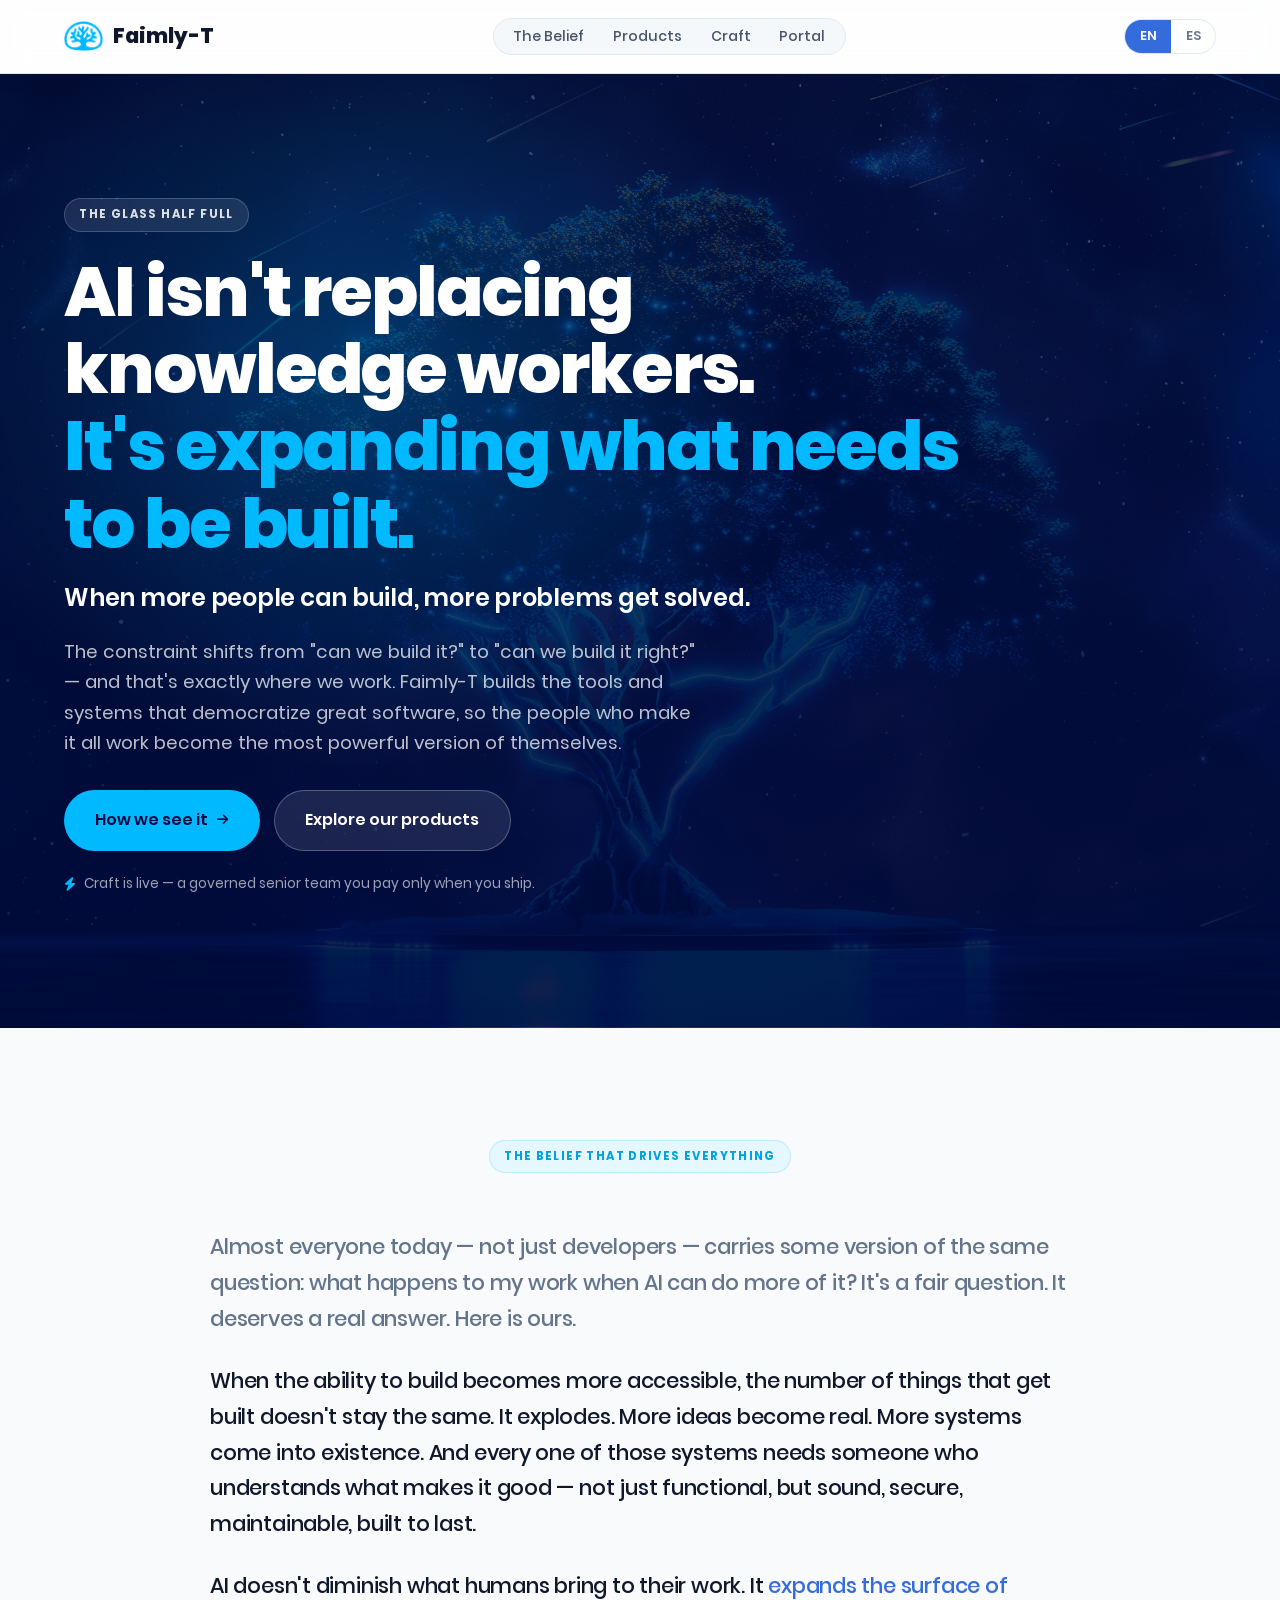
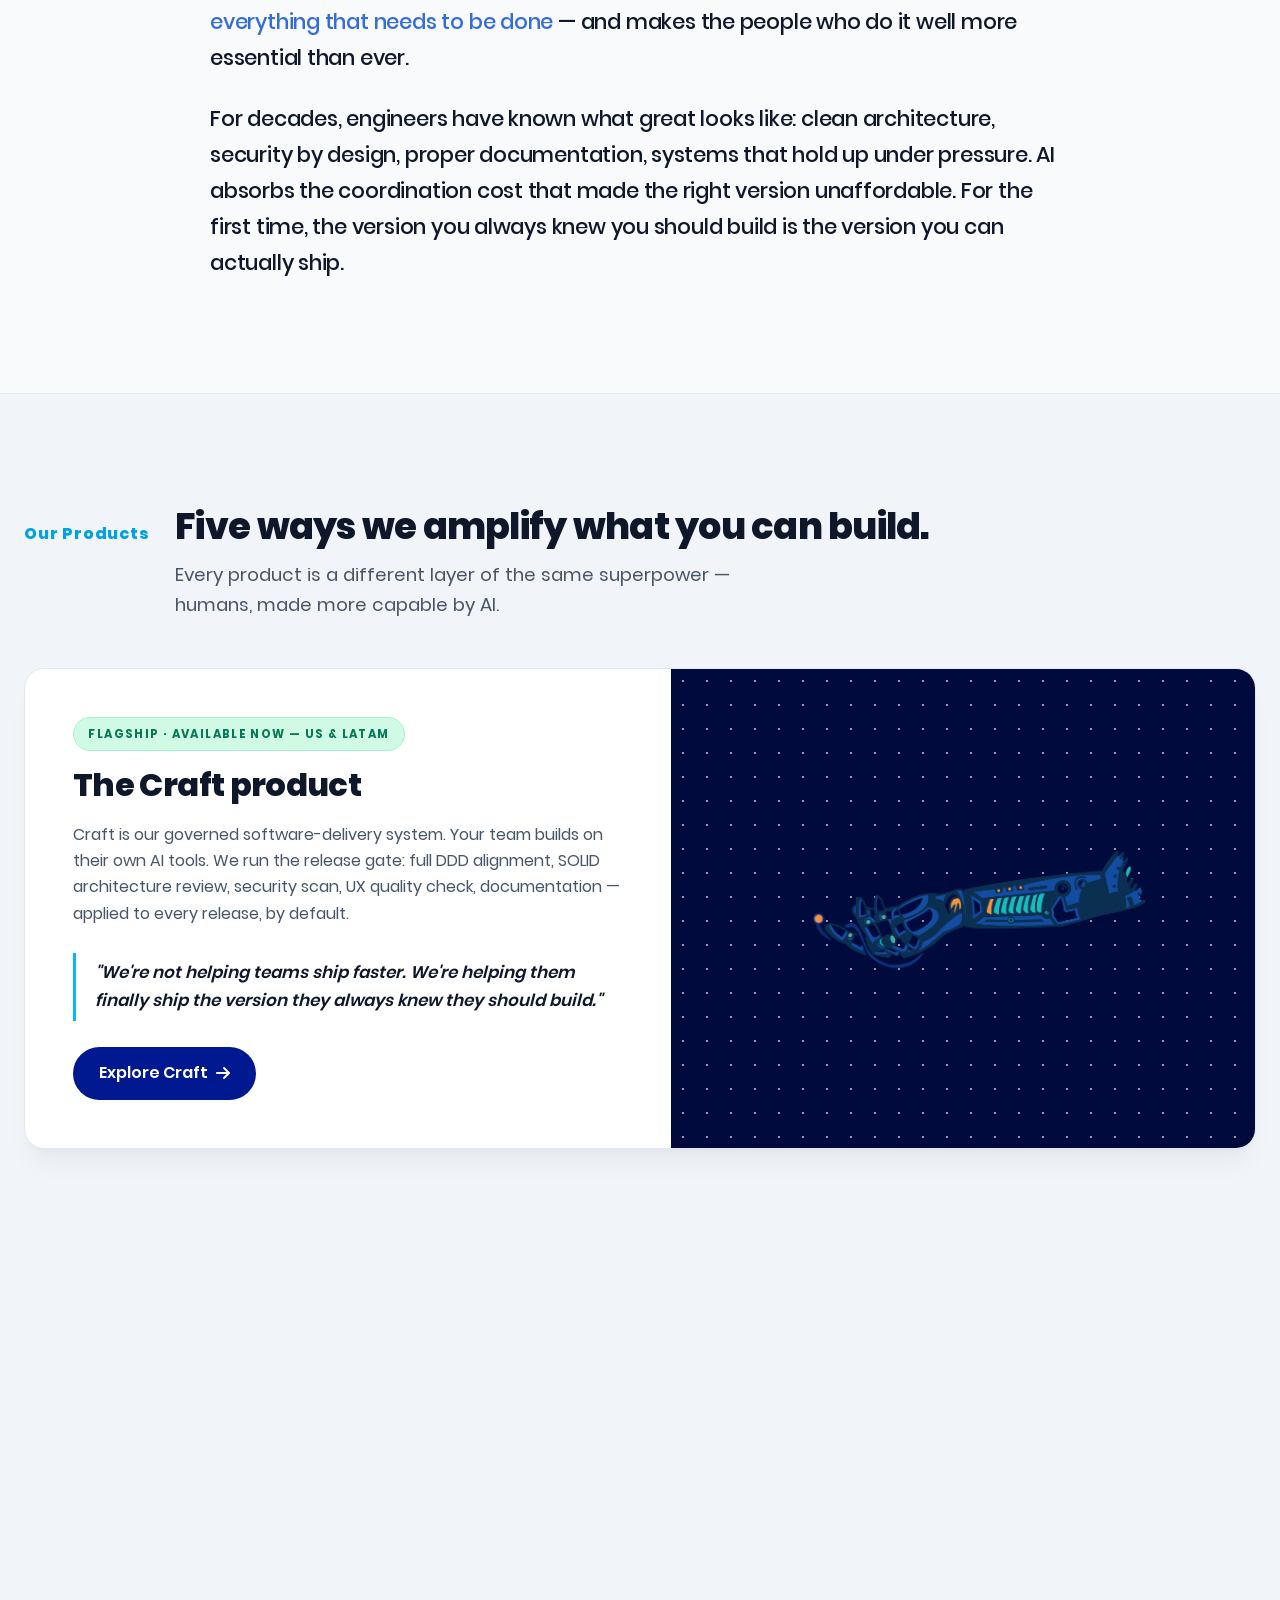
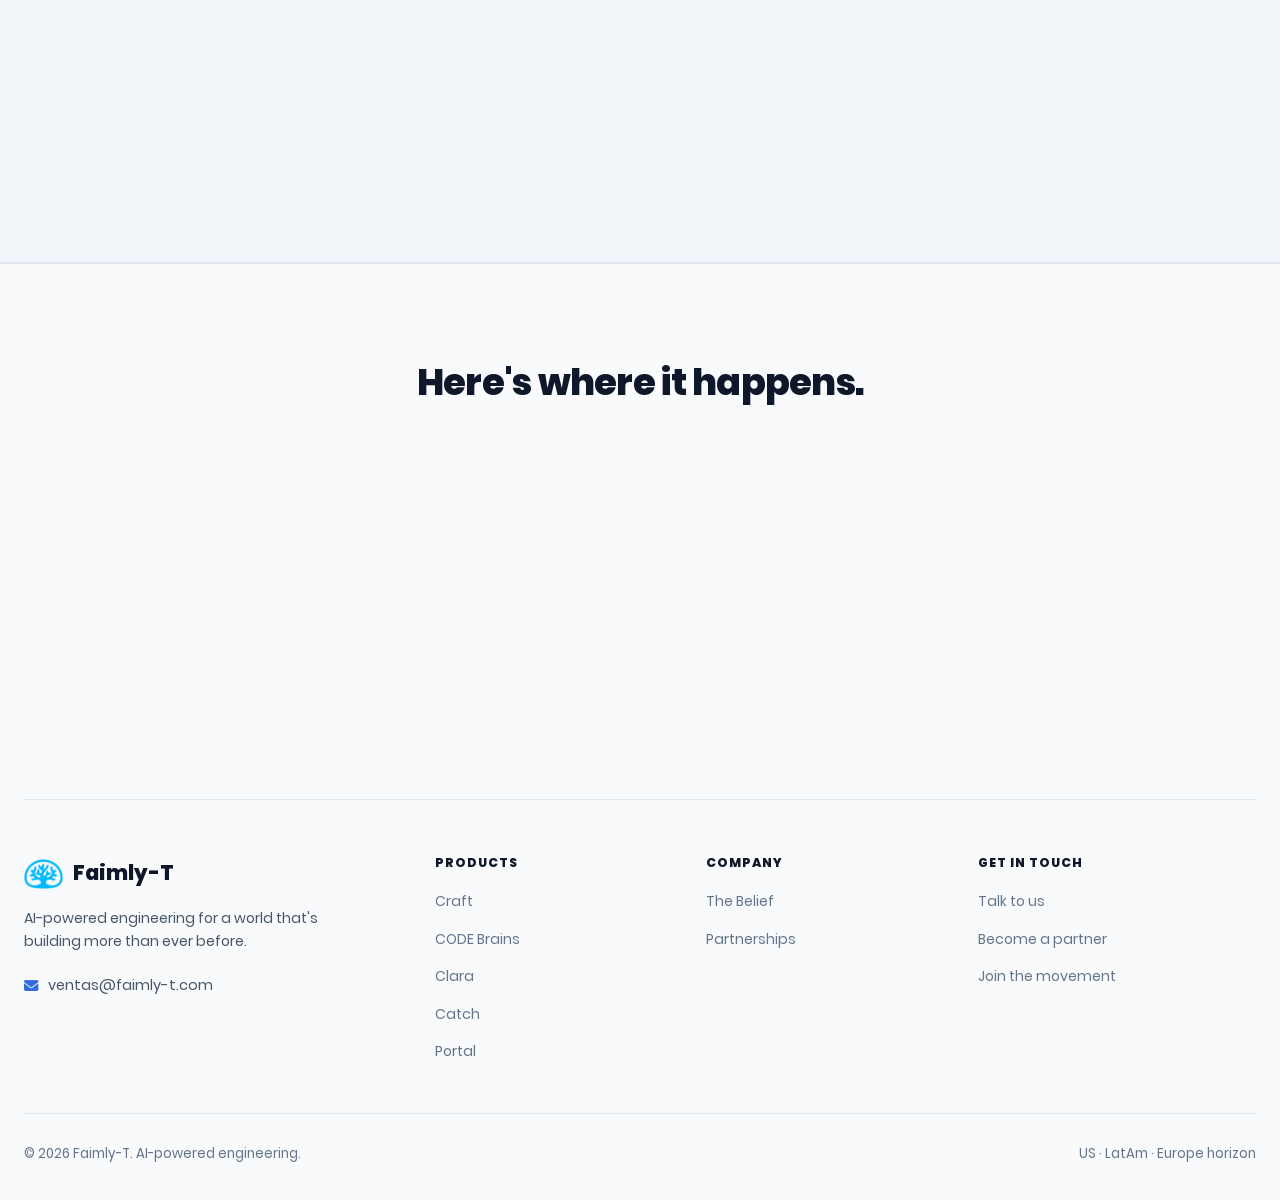
==== commit 92fbfadd: "new design" ====
--- a/index.html
+++ b/index.html
@@ -1,458 +1,374 @@
 <!DOCTYPE html>
 <html lang="en">
-
 <head>
-  <meta charset="UTF-8">
-  <meta name="viewport" content="width=device-width, initial-scale=1.0">
-  <title>Faimly-T | Next-Gen AI Consulting & Software Development</title>
-  <meta name="description"
-    content="Faimly-T accelerates businesses with state-of-the-art AI integration, custom software engineering, and strategic technology consulting. Get a free lead consultation today.">
-
-  <!-- Premium Fonts -->
-  <link rel="preconnect" href="https://fonts.googleapis.com">
-  <link rel="preconnect" href="https://fonts.gstatic.com" crossorigin>
-  <link href="https://fonts.googleapis.com/css2?family=Outfit:wght@300;400;600;800&family=Plus+Jakarta+Sans:wght@300;400;500;700&display=swap" rel="stylesheet">
-
-  <!-- CSS Stylesheet -->
-  <link rel="stylesheet" href="style.css">
-
-  <!-- FontAwesome for Icons -->
-  <link rel="stylesheet" href="https://cdnjs.cloudflare.com/ajax/libs/font-awesome/6.4.0/css/all.min.css">
+<meta charset="UTF-8" />
+<meta name="viewport" content="width=device-width, initial-scale=1.0" />
+<title class="en">Faimly-T — AI isn't replacing knowledge workers</title>
+<title class="es">Faimly-T — La IA no está reemplazando a los trabajadores del conocimiento</title>
+<link rel="stylesheet" href="styles.css?v=1.0.1" />
+<link rel="stylesheet" href="redesign.css?v=1.0.1" />
+<link rel="stylesheet" href="https://cdnjs.cloudflare.com/ajax/libs/font-awesome/6.5.1/css/all.min.css" />
+<style>
+  /* Final composition: B-style dark image hero + A belief + C products + footer */
+  .hero-final {
+    position: relative; color: #fff; padding: 124px 0 132px; overflow: hidden;
+    background-image: linear-gradient(rgba(0,10,61,0.74), rgba(0,10,61,0.92)), url('assets/backgrounds/tron-tree.jpg');
+    background-size: cover; background-position: center;
+  }
+  .hero-final .hero-glow { position: absolute; inset: 0; background: radial-gradient(52% 62% at 28% 32%, rgba(0,185,255,0.24), transparent 66%); z-index: 1; }
+  .hero-final .container { position: relative; z-index: 3; }
+  .hero-final .inner { max-width: 900px; }
+  .hero-final h1 { color: #fff; font-size: clamp(2.6rem, 5.4vw, 4.4rem); letter-spacing: -0.03em; }
+  .hero-final h1 .glow { color: var(--ft-cyan); }
+  .hero-final .sub { color: #fff; font-size: 1.5rem; }
+  .hero-final .lead { color: rgba(255,255,255,0.74); max-width: 640px; }
+  .hero-final .hero-note { color: rgba(255,255,255,0.62); }
+
+  /* C editorial product styles */
+  .ed-head { display: grid; grid-template-columns: auto 1fr; gap: 1.6rem; align-items: baseline; margin-bottom: 3rem; }
+  .ed-head .idx { font-family: var(--font-title); font-weight: 800; font-size: 1rem; color: var(--ft-cyan-600); letter-spacing: 0.05em; padding-top: 0.5rem; white-space: nowrap; }
+  .ed-head .ttl h2 { font-size: var(--fs-h2); }
+  .ed-head .ttl p { font-size: var(--fs-lead); color: var(--color-text-muted); margin-top: 0.8rem; max-width: 620px; }
+  .index-list { border-top: 1px solid var(--color-border); }
+  .index-row { display: grid; grid-template-columns: auto 1.3fr 2fr auto; gap: 2rem; align-items: center; padding: 2.1rem 0.5rem; border-bottom: 1px solid var(--color-border); transition: var(--transition-smooth); }
+  .index-row:hover { background: var(--color-bg-alt); padding-left: 1.2rem; padding-right: 1.2rem; }
+  .index-row .ix { font-family: var(--font-mono); font-size: 0.85rem; color: var(--color-text-light); }
+  .index-row .nm { display: flex; flex-direction: column; gap: 0.4rem; }
+  .index-row .nm h3 { font-size: 1.45rem; }
+  .index-row .nm .meta { font-size: 0.76rem; font-weight: 700; letter-spacing: 0.06em; text-transform: uppercase; color: var(--ft-cyan-600); }
+  .index-row .ds { font-size: 0.95rem; color: var(--color-text-muted); }
+  .index-row .ds .partner { display: block; margin-top: 0.5rem; font-size: 0.82rem; color: var(--color-text-light); }
+  .index-row .go { width: 46px; height: 46px; border-radius: 50%; border: 1px solid var(--color-border-hover); display: flex; align-items: center; justify-content: center; color: var(--color-text-main); flex-shrink: 0; }
+  .index-row:hover .go { background: var(--color-primary); border-color: var(--color-primary); color: #fff; }
+  /* flagship as a clickable entry to the Craft page */
+  a.flagship { text-decoration: none; transition: var(--transition-smooth); }
+  a.flagship:hover { transform: var(--lift-card); box-shadow: 0 26px 40px -12px rgba(0,24,144,0.18); }
+  a.flagship:hover .flag-cta { gap: 0.85rem; }
+  .flag-cta { display: inline-flex; align-items: center; gap: 0.55rem; font-family: var(--font-title); font-weight: 600; color: #fff; background: var(--ft-navy); padding: 0.85rem 1.6rem; border-radius: var(--radius-pill); transition: var(--transition-smooth); }
+  @media (max-width: 900px){ .index-row { grid-template-columns: 1fr; gap: 0.7rem; } .index-row .go { display:none; } .ed-head { grid-template-columns: 1fr; gap: 0.6rem; } }
+</style>
 </head>
-
-<body>
-
-  <!-- Navigation -->
-  <nav class="navbar">
-    <div class="container nav-container">
-      <a href="#" class="logo">
-        <span class="logo-icon"><i class="fa-solid fa-microchip"></i></span>
-        <span class="logo-text">Faimly-T</span>
+<body data-lang="en">
+
+<nav class="nav">
+  <div class="container nav-inner">
+    <a class="brand" href="#top"><img src="assets/logo-icon.png" alt="Faimly-T" /><span>Faimly-T</span></a>
+    <ul class="nav-links">
+      <li><a href="#belief"><span class="en">The Belief</span><span class="es">Nuestra creencia</span></a></li>
+      <li><a href="#products"><span class="en">Products</span><span class="es">Productos</span></a></li>
+      <li><a href="craft.html"><span class="en">Craft</span><span class="es">Craft</span></a></li>
+      <li><a href="portal.html"><span class="en">Portal</span><span class="es">Portal</span></a></li>
+    </ul>
+    <div class="nav-cta">
+      <div class="lang-toggle" role="group" aria-label="Language">
+        <button data-lang-btn="en" class="active">EN</button>
+        <button data-lang-btn="es">ES</button>
+      </div>
+    </div>
+  </div>
+</nav>
+
+<!-- HERO (B style, image background, new headline) -->
+<header class="hero hero-final" id="top">
+  <div class="hero-glow"></div>
+  <div class="container">
+    <div class="inner">
+      <span class="eyebrow is-ghost"><span class="en">The glass half full</span><span class="es">El vaso medio lleno</span></span>
+      <h1 style="margin-top:1.3rem;">
+        <span class="en">AI isn't replacing knowledge workers.<br /><span class="glow">It's expanding what needs to be built.</span></span>
+        <span class="es">La IA no está reemplazando a los trabajadores del conocimiento.<br /><span class="glow">Está expandiendo lo que se necesita construir.</span></span>
+      </h1>
+      <p class="sub">
+        <span class="en">When more people can build, more problems get solved.</span>
+        <span class="es">Cuando más personas pueden construir, más problemas se resuelven.</span>
+      </p>
+      <p class="lead">
+        <span class="en">The constraint shifts from "can we build it?" to "can we build it right?" — and that's exactly where we work. Faimly-T builds the tools and systems that democratize great software, so the people who make it all work become the most powerful version of themselves.</span>
+        <span class="es">La restricción cambia de "¿podemos construirlo?" a "¿podemos construirlo bien?", y es precisamente ahí donde intervenimos. Faimly-T desarrolla las herramientas y los sistemas que democratizan el software de alta calidad, para que las personas que hacen que todo funcione se conviertan en la versión más poderosa de sí mismas.</span>
+      </p>
+      <div class="hero-actions">
+        <a class="btn btn-cyan btn-lg" href="#belief">
+          <span class="en">How we see it</span><span class="es">Cómo lo vemos</span> <i class="fa-solid fa-arrow-right arrow"></i>
+        </a>
+        <a class="btn btn-ghost-light btn-lg" href="#products">
+          <span class="en">Explore our products</span><span class="es">Explorar nuestros productos</span>
+        </a>
+      </div>
+      <div class="hero-note">
+        <i class="fa-solid fa-bolt" style="color:var(--ft-cyan)"></i>
+        <span class="en">Craft is live — a governed senior team you pay only when you ship.</span>
+        <span class="es">Craft está activo — un equipo senior gobernado al que solo pagas cuando entregas.</span>
+      </div>
+    </div>
+  </div>
+</header>
+
+<!-- THE BELIEF (Direction A) -->
+<section class="section" id="belief">
+  <div class="container">
+    <div class="section-head"><span class="eyebrow is-cyan"><span class="en">The belief that drives everything</span><span class="es">La creencia que lo impulsa todo</span></span></div>
+    <div class="manifesto reveal" style="max-width:860px;margin:0 auto;">
+      <p class="lede">
+        <span class="en">Almost everyone today — not just developers — carries some version of the same question: what happens to my work when AI can do more of it? It's a fair question. It deserves a real answer. Here is ours.</span>
+        <span class="es">Casi todo el mundo hoy —no solo los desarrolladores— se hace alguna versión de la misma pregunta: ¿qué pasará con mi trabajo cuando la IA pueda realizar gran parte de él? Es una pregunta justa y merece una respuesta real. Aquí está la nuestra.</span>
+      </p>
+      <p>
+        <span class="en">When the ability to build becomes more accessible, the number of things that get built doesn't stay the same. It explodes. More ideas become real. More systems come into existence. And every one of those systems needs someone who understands what makes it good — not just functional, but sound, secure, maintainable, built to last.</span>
+        <span class="es">Cuando la capacidad de construir se vuelve más accesible, la cantidad de cosas que se construyen no se mantiene igual. Explota. Más ideas se hacen realidad. Más sistemas cobran vida. Y cada uno de esos sistemas necesita a alguien que entienda qué lo hace bueno —no solo funcional, sino sólido, seguro, mantenible y construido para durar.</span>
+      </p>
+      <p class="bigquote">
+        <span class="en">AI doesn't diminish what humans bring to their work. It <span class="accent">expands the surface of everything that needs to be done</span> — and makes the people who do it well more essential than ever.</span>
+        <span class="es">La IA no disminuye lo que los humanos aportan a su trabajo. <span class="accent">Expande la superficie de todo lo que debe hacerse</span> —y hace que las personas que lo hacen bien sean más esenciales que nunca.</span>
+      </p>
+      <p>
+        <span class="en">For decades, engineers have known what great looks like: clean architecture, security by design, proper documentation, systems that hold up under pressure. AI absorbs the coordination cost that made the right version unaffordable. For the first time, the version you always knew you should build is the version you can actually ship.</span>
+        <span class="es">Durante décadas, los ingenieros han sabido cómo se ve un gran software: arquitectura limpia, seguridad por diseño, documentación adecuada, sistemas que resisten bajo presión. La IA absorbe el costo de coordinación que hacía inasequible la versión correcta. Por primera vez, la versión que siempre supiste que debías construir es la versión que realmente puedes entregar.</span>
+      </p>
+    </div>
+  </div>
+</section>
+
+<!-- THE PRODUCTS (Direction C) -->
+<section class="section section--alt" id="products">
+  <div class="container wide">
+    <div class="ed-head">
+      <div class="idx"><span class="en">Our Products</span><span class="es">Nuestros Productos</span></div>
+      <div class="ttl">
+        <h2>
+          <span class="en">Five ways we amplify what you can build.</span>
+          <span class="es">Cinco formas en que amplificamos lo que puedes construir.</span>
+        </h2>
+        <p>
+          <span class="en">Every product is a different layer of the same superpower — humans, made more capable by AI.</span>
+          <span class="es">Cada producto es una capa diferente del mismo superpoder: los seres humanos, potenciados por la IA.</span>
+        </p>
+      </div>
+    </div>
+
+    <!-- Flagship Craft — clickable entry to the Craft page -->
+    <a class="flagship reveal" id="craft" href="craft.html" style="margin-bottom:2.5rem;">
+      <div class="flagship-body">
+        <span class="eyebrow is-green">
+          <span class="en">Flagship · Available now — US &amp; LatAm</span>
+          <span class="es">Insignia · Disponible ahora — EE. UU. y LatAm</span>
+        </span>
+        <h3>
+          <span class="en">The Craft product</span>
+          <span class="es">El producto Craft</span>
+        </h3>
+        <p>
+          <span class="en">Craft is our governed software-delivery system. Your team builds on their own AI tools. We run the release gate: full DDD alignment, SOLID architecture review, security scan, UX quality check, documentation — applied to every release, by default.</span>
+          <span class="es">Craft es nuestro sistema de entrega de software gobernado. Tu equipo construye usando sus propias herramientas de IA. Nosotros ejecutamos el filtro de entrega: alineación completa de DDD, revisión de arquitectura SOLID, escaneo de seguridad, control de calidad de UX y documentación; todo esto aplicado a cada lanzamiento por defecto.</span>
+        </p>
+        <div class="flagship-pull">
+          <span class="en">"We're not helping teams ship faster. We're helping them finally ship the version they always knew they should build."</span>
+          <span class="es">"No estamos ayudando a los equipos a entregar más rápido. Los estamos ayudando a entregar finalmente la versión que siempre supieron que debían construir."</span>
+        </div>
+        <span class="flag-cta">
+          <span class="en">Explore Craft</span><span class="es">Explorar Craft</span> <i class="fa-solid fa-arrow-right arrow"></i>
+        </span>
+      </div>
+      <div class="flagship-visual ft-dot-grid"><img src="assets/illustrations/robot-hand.png" alt="Craft governed delivery" /></div>
+    </a>
+
+    <div class="index-list reveal">
+      <a class="index-row" href="codebrains.html">
+        <div class="ix">02</div>
+        <div class="nm">
+          <span class="meta">
+            <span class="en">Intelligence layer · In progress</span>
+            <span class="es">Capa de inteligencia · En desarrollo</span>
+          </span>
+          <h3>CODE Brains</h3>
+        </div>
+        <div class="ds">
+          <span class="en">The AI that thinks like your senior engineer — the reasoning, patterns, and judgment of a senior architect, embedded in every developer's workflow. What we're building next.</span>
+          <span class="es">La IA que piensa como tu ingeniero senior —el razonamiento, los patrones y el criterio de un arquitecto senior, integrados en el flujo de trabajo de cada desarrollador. Nuestro próximo desarrollo.</span>
+        </div>
+        <span class="go"><i class="fa-solid fa-arrow-right"></i></span>
       </a>
-      <div class="nav-links-wrapper">
-        <ul class="nav-links">
-          <li><a href="#about">About</a></li>
-          <li><a href="#services">Services</a></li>
-          <li><a href="#cases">Success Cases</a></li>
-          <li><a href="#faq">FAQ</a></li>
+      
+      <a class="index-row" href="javascript:void(0)" data-coming-soon="Clara">
+        <div class="ix">03</div>
+        <div class="nm">
+          <span class="meta">
+            <span class="en">Building now · Hiring platform</span>
+            <span class="es">Construyendo ahora · Plataforma de contratación</span>
+          </span>
+          <h3>Clara</h3>
+        </div>
+        <div class="ds">
+          <span class="en">Hiring, reimagined for the AI era — AI woven through the entire hiring journey, built to the Craft standard.</span>
+          <span class="es">Contratación, reimaginada para la era de la IA —IA integrada en todo el proceso de contratación, construida bajo el estándar Craft.</span>
+          <span class="partner">
+            <i class="fa-solid fa-handshake"></i>
+            <span class="en">In partnership with Jidoh Estrategia</span>
+            <span class="es">En colaboración con Jidoh Estrategia</span>
+          </span>
+        </div>
+        <span class="go"><i class="fa-solid fa-arrow-right"></i></span>
+      </a>
+      
+      <a class="index-row" href="javascript:void(0)" data-coming-soon="Catch">
+        <div class="ix">04</div>
+        <div class="nm">
+          <span class="meta">
+            <span class="en">Building now · Scholarships</span>
+            <span class="es">Construyendo ahora · Becas</span>
+          </span>
+          <h3>Catch</h3>
+        </div>
+        <div class="ds">
+          <span class="en">Helps students in LatAm — starting in Colombia — find and win US scholarships, with AI guiding every step of the journey.</span>
+          <span class="es">Ayuda a estudiantes en LatAm —comenzando en Colombia— a encontrar y ganar becas en EE. UU., con la IA guiando cada paso del camino.</span>
+          <span class="partner">
+            <i class="fa-solid fa-handshake"></i>
+            <span class="en">In deep partnership with Raad</span>
+            <span class="es">En estrecha colaboración con Raad</span>
+          </span>
+        </div>
+        <span class="go"><i class="fa-solid fa-arrow-right"></i></span>
+      </a>
+      
+      <a class="index-row" href="portal.html">
+        <div class="ix">05</div>
+        <div class="nm">
+          <span class="meta">
+            <span class="en">Service · Consultancy &amp; Training</span>
+            <span class="es">Servicio · Consultoría y Formación</span>
+          </span>
+          <h3><span class="en">The Portal</span><span class="es">El Portal</span></h3>
+        </div>
+        <div class="ds">
+          <span class="en">AI architecture, strategy, and team fluency — frameworks, analysis, and hands-on programs. English &amp; Spanish.</span>
+          <span class="es">Arquitectura de IA, estrategia y fluidez de equipo —frameworks, análisis y programas prácticos. Inglés y español.</span>
+        </div>
+        <span class="go"><i class="fa-solid fa-arrow-right"></i></span>
+      </a>
+    </div>
+  </div>
+</section>
+
+<!-- FOOTER / TRACKS -->
+<footer class="footer" id="contact">
+  <div class="container wide">
+    <div class="section-head" style="margin-bottom:2.5rem;">
+      <h2 style="font-size:var(--fs-h2)">
+        <span class="en">Here's where it happens.</span>
+        <span class="es">Aquí es donde sucede.</span>
+      </h2>
+    </div>
+    <div class="tracks">
+      <div class="track reveal">
+        <span class="kicker"><span class="en">For builders</span><span class="es">Para constructores</span></span>
+        <h4>
+          <span class="en">Ship software that's actually built right.</span>
+          <span class="es">Entrega software que realmente esté bien construido.</span>
+        </h4>
+        <p>
+          <span class="en">Start with Craft — your team's first governed release, built to the standard you always knew was right.</span>
+          <span class="es">Comienza con Craft — el primer lanzamiento gobernado de tu equipo, construido bajo el estándar que siempre supiste que era el correcto.</span>
+        </p>
+        <a class="btn btn-primary" href="mailto:ventas@faimly-t.com?subject=Start%20with%20Craft">
+          <span class="en">Get started with Craft</span><span class="es">Comenzar con Craft</span> <i class="fa-solid fa-arrow-right arrow"></i>
+        </a>
+      </div>
+      <div class="track reveal">
+        <span class="kicker"><span class="en">For knowledge workers</span><span class="es">Para trabajadores del conocimiento</span></span>
+        <h4>
+          <span class="en">Your craft matters more, not less.</span>
+          <span class="es">Tu especialidad importa más, no menos.</span>
+        </h4>
+        <p>
+          <span class="en">If you believe quality is not a luxury, we're building the place where that belief does the most important work it ever has.</span>
+          <span class="es">Si crees que la calidad no es un lujo, estamos construyendo el lugar donde esa creencia cobra más importancia que nunca.</span>
+        </p>
+        <a class="btn btn-outline" href="mailto:ventas@faimly-t.com?subject=Join%20the%20movement">
+          <span class="en">Join the movement</span><span class="es">Únete al movimiento</span> <i class="fa-solid fa-arrow-right arrow"></i>
+        </a>
+      </div>
+      <div class="track reveal">
+        <span class="kicker"><span class="en">For partners</span><span class="es">Para socios</span></span>
+        <h4>
+          <span class="en">Know businesses ready to build better?</span>
+          <span class="es">¿Conoces empresas listas para construir mejor?</span>
+        </h4>
+        <p>
+          <span class="en">Join our partner network and earn on every feature your clients ship.</span>
+          <span class="es">Únete a nuestra red de socios y gana con cada característica que entreguen tus clientes.</span>
+        </p>
+        <a class="btn btn-outline" href="mailto:ventas@faimly-t.com?subject=Become%20a%20partner">
+          <span class="en">Become a partner</span><span class="es">Conviértete en socio</span> <i class="fa-solid fa-arrow-right arrow"></i>
+        </a>
+      </div>
+    </div>
+    <div class="footer-grid">
+      <div class="footer-brand">
+        <a class="brand" href="#top"><img src="assets/logo-icon.png" alt="Faimly-T" /><span>Faimly-T</span></a>
+        <p>
+          <span class="en">AI-powered engineering for a world that's building more than ever before.</span>
+          <span class="es">Ingeniería potenciada por IA para un mundo que construye más que nunca.</span>
+        </p>
+        <div class="footer-contact"><i class="fa-solid fa-envelope"></i> <a href="mailto:ventas@faimly-t.com">ventas@faimly-t.com</a></div>
+      </div>
+      <div class="footer-col">
+        <h5><span class="en">Products</span><span class="es">Productos</span></h5>
+        <ul>
+          <li><a href="craft.html">Craft</a></li>
+          <li><a href="codebrains.html">CODE Brains</a></li>
+          <li><a href="javascript:void(0)" data-coming-soon="Clara">Clara</a></li>
+          <li><a href="javascript:void(0)" data-coming-soon="Catch">Catch</a></li>
+          <li><a href="portal.html">Portal</a></li>
         </ul>
       </div>
-      <div class="nav-actions">
-        <a href="#contact" class="btn btn-secondary">Get in Touch</a>
-      </div>
-      <button class="mobile-nav-toggle" aria-label="Toggle navigation">
-        <i class="fa-solid fa-bars"></i>
-      </button>
-    </div>
-  </nav>
-
-  <!-- Hero Section -->
-  <header class="hero grid-dots-bg">
-    <div class="container hero-content">
-      <div class="hero-text-area">
-        <div class="badge">Next-Gen Intelligence</div>
-        <h1>We Build Software Powered By <span class="gradient-text">Artificial Intelligence</span></h1>
-        <p class="hero-subtitle">At Faimly-T, we translate complex AI capabilities into elegant, high-impact business solutions. From strategic consultancy to custom software systems, we bring the future to your operations today.</p>
-        <div class="hero-actions">
-          <a href="#contact" class="btn btn-primary">Book Free AI Consultation</a>
-          <a href="#cases" class="btn btn-outline">Explore Success Cases</a>
-        </div>
-      </div>
-      
-      <!-- Interactive Chat Dashboard Mockup -->
-      <div class="hero-visual-area">
-        <div class="dashboard-mockup">
-          <!-- Mockup Sidebar -->
-          <div class="mock-sidebar">
-            <div class="mock-profile">
-              <div class="mock-avatar">FT</div>
-              <div class="mock-profile-name">Faimly-T AI</div>
-            </div>
-            <ul class="mock-menu">
-              <li class="mock-menu-item active">
-                <i class="fa-solid fa-comments"></i> Chat Assistant
-              </li>
-              <li class="mock-menu-item">
-                <i class="fa-solid fa-brain"></i> advisory-bot
-              </li>
-              <li class="mock-menu-item">
-                <i class="fa-solid fa-code"></i> ddd-architect
-              </li>
-              <li class="mock-menu-item">
-                <i class="fa-solid fa-circle-play"></i> test-runner
-              </li>
-            </ul>
-            <div class="mock-pinned">
-              <div class="mock-pinned-title">Active Pipelines</div>
-              <ul class="mock-pinned-items">
-                <li class="mock-pinned-item"><i class="fa-solid fa-circle-check" style="color: #10b981; margin-right: 0.4rem;"></i> DDD Bounded Core</li>
-                <li class="mock-pinned-item"><i class="fa-solid fa-circle-check" style="color: #10b981; margin-right: 0.4rem;"></i> RaaD Semantic Index</li>
-                <li class="mock-pinned-item"><i class="fa-solid fa-spinner" style="color: var(--color-primary); margin-right: 0.4rem;"></i> agent-orchestrator</li>
-              </ul>
-            </div>
-          </div>
-          
-          <!-- Mockup Chat Area -->
-          <div class="mock-chat-area">
-            <div class="mock-chat-header">
-              <div class="mock-chat-title">Chat <span style="font-weight: normal; color: var(--color-text-light); font-size: 0.85rem;">/ agent-orchestrator</span></div>
-              <div class="mock-chat-actions">
-                <i class="fa-solid fa-arrow-up-from-bracket"></i>
-                <i class="fa-solid fa-gear"></i>
-                <i class="fa-solid fa-circle-up"></i>
-              </div>
-            </div>
-            <div class="mock-chat-messages">
-              <div class="mock-bubble mock-bubble-user">
-                How can we orchestrate custom Semantic Kernel agents inside a C# Clean DDD project?
-              </div>
-              <div class="mock-bubble mock-bubble-ai">
-                We design coordinated multi-agent pipelines utilizing Semantic Kernel to parse context and execute tasks. Our DDD templates decouple layers via CQRS:
-                <pre>FaimlyT.Domain (pure invariants)
-FaimlyT.Application (CQRS handlers)
-FaimlyT.Infrastructure (EF Core, MassTransit)</pre>
-                Would you like to review our production-ready RabbitMQ integration script?
-              </div>
-            </div>
-            <div class="mock-chat-input-area">
-              <div class="mock-chat-input">Type your message or ask about AI consulting...</div>
-              <div class="mock-chat-send">
-                <i class="fa-solid fa-arrow-up"></i>
-              </div>
-            </div>
-          </div>
-        </div>
-      </div>
-    </div>
-  </header>
-
-  <!-- About / Overview -->
-  <section id="about" class="services-section">
-    <div class="container">
-      <div class="section-header">
-        <span class="badge">Who We Are</span>
-        <h2 class="section-title">Architecting the Agentic Future</h2>
-        <p class="section-subtitle">We are a specialized software consultancy engineering high-performance systems integrated with large language models, custom agents, and production-ready architectures.</p>
-      </div>
-    </div>
-  </section>
-
-  <!-- Services / Value Proposition (Made to fit your workflow style) -->
-  <section id="services" class="services-section" style="background-color: var(--color-bg-alt);">
-    <div class="container">
-      <div class="section-header">
-        <h2 class="section-title">Elevate Your Enterprise</h2>
-        <p class="section-subtitle">Tailored technology solutions engineered for efficiency, intelligence, and scale.</p>
-      </div>
-      
-      <div class="services-wrapper">
-        <!-- Left Side: Interactive Metrics Mockup -->
-        <div class="services-visual-mockup">
-          <div class="metrics-widget">
-            <div class="metrics-widget-header">
-              <span class="metrics-widget-title"><i class="fa-solid fa-chart-simple" style="color: var(--color-primary); margin-right: 0.5rem;"></i> System Efficiency</span>
-              <span class="metrics-widget-val">94.2%</span>
-            </div>
-            <div class="progress-arc-container">
-              <div class="progress-bar-placeholder">
-                <div class="progress-bar-fill"></div>
-              </div>
-              <span style="font-size: 0.8rem; color: var(--color-text-light); margin-top: 0.5rem; font-weight: 500;">AI Optimization Capacity (Active)</span>
-            </div>
-            <div style="border-top: 1px solid var(--color-border); padding-top: 1rem; margin-top: 1rem; display: flex; justify-content: space-between; font-size: 0.8rem;">
-              <span>Code Velocity: <strong>+10x</strong></span>
-              <span>Domain Leaks: <strong>0.00%</strong></span>
-            </div>
-          </div>
-        </div>
-        
-        <!-- Right Side: 2x2 Services Grid -->
-        <div class="services-grid">
-          <div class="service-card">
-            <div class="card-icon"><i class="fa-solid fa-brain"></i></div>
-            <h3>AI Strategic Advisory</h3>
-            <p>We audit your existing workflows and identify high-value opportunities to integrate generative AI models, custom LLM agents, and semantic capabilities to boost developer and operator efficiency.</p>
-          </div>
-          <div class="service-card">
-            <div class="card-icon"><i class="fa-solid fa-laptop-code"></i></div>
-            <h3>Custom Software Engineering</h3>
-            <p>High-performance web applications, specialized API integrations, and robust database layers designed from the ground up to support modern agentic capabilities.</p>
-          </div>
-          <div class="service-card">
-            <div class="card-icon"><i class="fa-solid fa-chart-line"></i></div>
-            <h3>Multi-Agent Workflows</h3>
-            <p>Unlock automation at scale. We design and build coordinated multi-agent pipelines, custom Semantic Kernel plugins, and Clean DDD infrastructures that support asynchronous AI workflows.</p>
-          </div>
-          <div class="service-card" style="background-color: var(--color-primary-glow); border-color: rgba(52, 109, 219, 0.2);">
-            <div class="card-icon" style="background-color: #ffffff; color: var(--color-primary);"><i class="fa-solid fa-comments"></i></div>
-            <h3>Start Your Review</h3>
-            <p>Ready to introduce intelligent efficiency into your business workflows? Click here to schedule your free consultation with our team.</p>
-            <a href="#contact" class="news-link" style="margin-top: 1rem; font-size: 0.85rem;">Request Consultation <i class="fa-solid fa-arrow-right"></i></a>
-          </div>
-        </div>
-      </div>
-    </div>
-  </section>
-
-  <!-- Success Cases Section (Resource Center Style) -->
-  <section id="cases" class="news-section">
-    <div class="container">
-      <div class="section-header">
-        <span class="badge">Featured Deployments</span>
-        <h2 class="section-title">Success Cases</h2>
-        <p class="section-subtitle">Explore real-world architectures and platforms we have built to empower AI-driven productivity.</p>
-      </div>
-      
-      <div class="news-grid">
-        <!-- Success Case 1: DDD Multi-Agents -->
-        <article class="news-card">
-          <div class="news-image-placeholder">
-            <i class="fa-solid fa-network-wired"></i>
-          </div>
-          <div class="news-content">
-            <div class="news-tags-row">
-              <span class="news-tag">Architecture</span>
-              <span class="news-date">C# DDD Template</span>
-            </div>
-            <h3>Multi-Agent DDD Clean Architecture</h3>
-            <p>A production-ready C# enterprise architecture pre-wired for Claude AI multi-agent developer workflows, using PostgreSQL, MassTransit + RabbitMQ, Redis, and a Next.js frontend.</p>
-            <a href="./success-cases/ddd-agents.html" class="news-link">View Case Details <i class="fa-solid fa-arrow-right"></i></a>
-          </div>
-        </article>
-
-        <!-- Success Case 2: RaaD AI Onboarding -->
-        <article class="news-card">
-          <div class="news-image-placeholder">
-            <i class="fa-solid fa-user-gear"></i>
-          </div>
-          <div class="news-content">
-            <div class="news-tags-row">
-              <span class="news-tag">Integrations</span>
-              <span class="news-date">RaaD Onboarding</span>
-            </div>
-            <h3>RaaD AI Agent Onboarding Platform</h3>
-            <p>An intelligent agent onboarding and cognitive pipeline builder utilizing Microsoft's Semantic Kernel to parse codebase context and orchestrate runtime task execution.</p>
-            <a href="./success-cases/raad-agents.html" class="news-link">View Case Details <i class="fa-solid fa-arrow-right"></i></a>
-          </div>
-        </article>
-      </div>
-    </div>
-  </section>
-
-  <!-- FAQ Section (New collapsible accordions section) -->
-  <section id="faq" class="faq-section" style="background-color: var(--color-bg-alt);">
-    <div class="container">
-      <div class="section-header">
-        <span class="badge">Learn More</span>
-        <h2 class="section-title">Frequently Asked Questions</h2>
-        <p class="section-subtitle">Find answers to common questions about Faimly-T's custom software development, AI integrations, and consultancy model.</p>
-      </div>
-      
-      <div class="faq-wrapper">
-        <!-- Left Side Info Card -->
-        <div class="faq-info-card">
-          <h3>Still have a question?</h3>
-          <p>If you have any further questions or need technical clarification regarding our architectures, our engineering team is ready to help.</p>
-          <a href="#contact" class="btn btn-primary">Get in Touch</a>
-        </div>
-        
-        <!-- Right Side Accordion List -->
-        <div class="faq-list">
-          <div class="faq-item active">
-            <button class="faq-trigger" type="button" aria-expanded="true">
-              <h4>What is an AI Strategic Advisory?</h4>
-              <span class="faq-icon-box"><i class="fa-solid fa-chevron-down"></i></span>
-            </button>
-            <div class="faq-panel">
-              <div class="faq-panel-content">
-                We audit your existing business operations and software workflows to identify high-impact areas where Large Language Models, custom agent pipelines, and semantic systems can eliminate manual overhead, boost developer throughput, and decrease operational defects.
-              </div>
-            </div>
-          </div>
-          
-          <div class="faq-item">
-            <button class="faq-trigger" type="button" aria-expanded="false">
-              <h4>How do multi-agent workflows automate complex software tasks?</h4>
-              <span class="faq-icon-box"><i class="fa-solid fa-chevron-down"></i></span>
-            </button>
-            <div class="faq-panel">
-              <div class="faq-panel-content">
-                By designing coordinated pipelines utilizing orchestrators like Microsoft's Semantic Kernel or custom bus handlers, we decouple complex tasks into specialized sub-agent queries (e.g. database schema mapping, aggregate modeling, code generation, and test creation) that execute asynchronously and report back with validated code blocks.
-              </div>
-            </div>
-          </div>
-          
-          <div class="faq-item">
-            <button class="faq-trigger" type="button" aria-expanded="false">
-              <h4>Why do you build AI platforms on Domain-Driven Design (DDD)?</h4>
-              <span class="faq-icon-box"><i class="fa-solid fa-chevron-down"></i></span>
-            </button>
-            <div class="faq-panel">
-              <div class="faq-panel-content">
-                Domain-Driven Design places the core business logic in a pure, isolated Domain Layer with zero external dependencies. This decoupling makes it incredibly easy for AI agents to write code. Since aggregates and business invariants are strictly structured, sub-agents achieve 10x higher code-generation accuracy compared to standard legacy structures.
-              </div>
-            </div>
-          </div>
-          
-          <div class="faq-item">
-            <button class="faq-trigger" type="button" aria-expanded="false">
-              <h4>How does the free 30-minute consultation work?</h4>
-              <span class="faq-icon-box"><i class="fa-solid fa-chevron-down"></i></span>
-            </button>
-            <div class="faq-panel">
-              <div class="faq-panel-content">
-                Once you fill out the contact form below, we schedule a direct Google Meet call to discuss your current software workflows. We provide initial strategic guidance, identify low-hanging AI integration points, and formulate a high-level roadmap tailored for your business needs.
-              </div>
-            </div>
-          </div>
-        </div>
-      </div>
-    </div>
-  </section>
-
-  <!-- Lead Capture Form Section -->
-  <section id="contact" class="contact-section">
-    <div class="container">
-      <div class="contact-wrapper">
-        <div class="contact-info">
-          <h2>Let's Engineer <br><span class="gradient-text">Your AI Strategy</span></h2>
-          <p>Fill out the form to request a free, 30-minute consultancy review. We will identify immediate pathways to introduce intelligent efficiency into your business.</p>
-          <div class="contact-details">
-            <div class="contact-item">
-              <span class="item-icon"><i class="fa-solid fa-envelope"></i></span>
-              <div>
-                <h4>Direct Email</h4>
-                <p>info@faimly-t.com</p>
-              </div>
-            </div>
-            <div class="contact-item">
-              <span class="item-icon"><i class="fa-solid fa-globe"></i></span>
-              <div>
-                <h4>GitHub Space</h4>
-                <p>github.com/Faimly-T</p>
-              </div>
-            </div>
-          </div>
-        </div>
-        
-        <div class="form-container">
-          <!-- Web3Forms Lead Intake Form -->
-          <form action="https://api.web3forms.com/submit" method="POST" id="lead-form">
-            <!-- Set access key from web3forms -->
-            <input type="hidden" name="access_key" value="e5d2d63e-eddf-4b93-8126-cbf1e52ccb01">
-            <input type="hidden" name="subject" value="New AI Lead Submission - Faimly-T">
-            <input type="checkbox" name="botcheck" id="botcheck" style="display: none;">
-
-            <div class="form-group">
-              <label for="lead-name">Name</label>
-              <input type="text" id="lead-name" name="name" required placeholder="e.g. Max Rodriguez">
-            </div>
-
-            <div class="form-group">
-              <label for="lead-email">Business Email</label>
-              <input type="email" id="lead-email" name="email" required placeholder="name@company.com">
-            </div>
-
-            <div class="form-group">
-              <label for="lead-company">Company Name</label>
-              <input type="text" id="lead-company" name="company" placeholder="e.g. Faimly-T Software">
-            </div>
-
-            <div class="form-group">
-              <label for="lead-message">Tell us about your needs</label>
-              <textarea id="lead-message" name="message" rows="4" required placeholder="How can AI help your workflow?"></textarea>
-            </div>
-
-            <button type="submit" class="btn btn-primary btn-block">Send Consultation Request</button>
-            <p class="form-note">By submitting, you agree to receive follow-up emails regarding your request.</p>
-          </form>
-
-          <div id="form-feedback" class="form-feedback">
-            <i class="fa-solid fa-circle-check"></i>
-            <h3>Message Sent!</h3>
-            <p>Thank you for reaching out. We will review your project details and contact you shortly.</p>
-          </div>
-        </div>
-      </div>
-    </div>
-  </section>
-
-  <!-- Footer -->
-  <footer class="footer">
-    <div class="container">
-      <!-- Newsletter Banner Card -->
-      <div class="newsletter-card">
-        <div class="newsletter-text">
-          <h3>Join our newsletter</h3>
-          <p>Discover the features and architectural templates that will transform your engineering teams.</p>
-        </div>
-        <div class="newsletter-form">
-          <input type="email" class="newsletter-input" placeholder="Enter your email address" aria-label="Email address">
-          <button class="newsletter-btn" type="button"><i class="fa-solid fa-paper-plane"></i></button>
-        </div>
-      </div>
-      
-      <!-- Multi-column links -->
-      <div class="footer-top">
-        <div class="footer-brand">
-          <a href="#" class="logo">
-            <span class="logo-icon"><i class="fa-solid fa-microchip"></i></span>
-            <span class="logo-text">Faimly-T</span>
-          </a>
-          <p>Empower your engineering teams with our comprehensive multi-agent templates and DDD software architectures.</p>
-          <div class="footer-dropdown">
-            ENG <i class="fa-solid fa-chevron-down" style="font-size: 0.75rem;"></i>
-          </div>
-          <div class="social-links">
-            <a href="https://github.com/Faimly-T" target="_blank" class="social-link" aria-label="GitHub"><i class="fa-brands fa-github"></i></a>
-            <a href="#" class="social-link" aria-label="LinkedIn"><i class="fa-brands fa-linkedin-in"></i></a>
-            <a href="#" class="social-link" aria-label="YouTube"><i class="fa-brands fa-youtube"></i></a>
-          </div>
-        </div>
-        
-        <div class="footer-nav-col">
-          <h4>Resources</h4>
-          <ul class="footer-nav-links">
-            <li><a href="./success-cases/ddd-agents.html">DDD C# Template</a></li>
-            <li><a href="./success-cases/raad-agents.html">Semantic Kernel Code</a></li>
-            <li><a href="https://github.com/Faimly-T" target="_blank">GitHub Space</a></li>
-            <li><a href="#">Documentation</a></li>
-          </ul>
-        </div>
-        
-        <div class="footer-nav-col">
-          <h4>Services</h4>
-          <ul class="footer-nav-links">
-            <li><a href="#services">AI Strategic Advisory</a></li>
-            <li><a href="#services">Custom Engineering</a></li>
-            <li><a href="#services">Multi-Agent Workflows</a></li>
-            <li><a href="#contact">Free Consultation</a></li>
-          </ul>
-        </div>
-        
-        <div class="footer-nav-col">
-          <h4>Company</h4>
-          <ul class="footer-nav-links">
-            <li><a href="#about">About Faimly-T</a></li>
-            <li><a href="#">Our Vision</a></li>
-            <li><a href="#cases">Success Cases</a></li>
-            <li><a href="#contact">Contact Us</a></li>
-          </ul>
-        </div>
-      </div>
-      
-      <!-- Copyright bar -->
-      <div class="footer-bottom">
-        <p>Copyright © 2026 Faimly-T. All rights reserved.</p>
-        <div class="footer-bottom-links">
-          <a href="#">Privacy Policy</a>
-          <a href="#">Terms & Conditions</a>
-        </div>
-      </div>
-    </div>
-  </footer>
-
-  <script src="script.js"></script>
+      <div class="footer-col">
+        <h5><span class="en">Company</span><span class="es">Compañía</span></h5>
+        <ul>
+          <li><a href="#belief"><span class="en">The Belief</span><span class="es">La Creencia</span></a></li>
+          <li><a href="#products"><span class="en">Partnerships</span><span class="es">Alianzas</span></a></li>
+        </ul>
+      </div>
+      <div class="footer-col">
+        <h5><span class="en">Get in touch</span><span class="es">Contacto</span></h5>
+        <ul>
+          <li><a href="mailto:ventas@faimly-t.com"><span class="en">Talk to us</span><span class="es">Hablemos</span></a></li>
+          <li><a href="mailto:ventas@faimly-t.com?subject=Become%20a%20partner"><span class="en">Become a partner</span><span class="es">Conviértete en socio</span></a></li>
+          <li><a href="mailto:ventas@faimly-t.com?subject=Join%20the%20movement"><span class="en">Join the movement</span><span class="es">Únete al movimiento</span></a></li>
+        </ul>
+      </div>
+    </div>
+    <div class="footer-bottom">
+      <span>
+        <span class="en">© 2026 Faimly-T. AI-powered engineering.</span>
+        <span class="es">© 2026 Faimly-T. Ingeniería potenciada por IA.</span>
+      </span>
+      <span>
+        <span class="en">US · LatAm · Europe horizon</span>
+        <span class="es">Horizonte EE. UU. · LatAm · Europa</span>
+      </span>
+    </div>
+  </div>
+</footer>
+
+<script src="redesign.js"></script>
+<script>
+  (function(){
+    var KEY='ft-portal-lang';
+    var saved = localStorage.getItem(KEY) || 'en';
+    function set(lang){
+      document.body.setAttribute('data-lang', lang);
+      document.documentElement.setAttribute('lang', lang);
+      document.querySelectorAll('[data-lang-btn]').forEach(function(b){
+        b.classList.toggle('active', b.getAttribute('data-lang-btn')===lang);
+      });
+      localStorage.setItem(KEY, lang);
+      window.dispatchEvent(new CustomEvent('lang-changed', { detail: lang }));
+    }
+    document.querySelectorAll('[data-lang-btn]').forEach(function(b){
+      b.addEventListener('click', function(){ set(b.getAttribute('data-lang-btn')); });
+    });
+    set(saved);
+  })();
+</script>
 </body>
-
-</html>+</html>
--- a/styles.css
+++ b/styles.css
@@ -0,0 +1,11 @@
+/* ==========================================================================
+   Faimly-T Design System — global entry point
+   Consumers link THIS file only. It is a manifest of @import lines; every
+   token and @font-face in the closure below ships to consumers.
+   ========================================================================== */
+
+@import url('./tokens/fonts.css');
+@import url('./tokens/colors.css');
+@import url('./tokens/typography.css');
+@import url('./tokens/spacing.css');
+@import url('./tokens/effects.css');
--- a/redesign.css
+++ b/redesign.css
@@ -0,0 +1,339 @@
+/* ==========================================================================
+   Faimly-T — Site Redesign (shared layout)
+   Built on the design-system tokens (../../styles.css). Three landing
+   "directions" share this base; each page adds a small theme block.
+   ========================================================================== */
+
+* { margin: 0; padding: 0; box-sizing: border-box; }
+html { scroll-behavior: smooth; font-size: 16px; }
+body {
+  background: var(--color-bg);
+  color: var(--color-text-muted);
+  font-family: var(--font-body);
+  line-height: 1.65;
+  -webkit-font-smoothing: antialiased;
+  overflow-x: hidden;
+}
+h1, h2, h3, h4, h5 { font-family: var(--font-title); color: var(--color-text-main); font-weight: 800; letter-spacing: -0.02em; line-height: 1.12; }
+p { text-wrap: pretty; }
+a { color: inherit; text-decoration: none; transition: var(--transition-smooth); }
+img { display: block; max-width: 100%; }
+
+.container { width: 100%; max-width: var(--container-max); margin: 0 auto; padding: 0 var(--container-pad); }
+.wide { max-width: 1280px; }
+.accent { color: var(--color-primary); }
+.cyan { color: var(--ft-cyan-600); }
+.muted { color: var(--color-text-muted); }
+
+/* ---- Eyebrow pill ----------------------------------------------------- */
+.eyebrow {
+  display: inline-flex; align-items: center; gap: 0.5rem;
+  font-size: 0.72rem; font-weight: 700; letter-spacing: 0.12em; text-transform: uppercase;
+  color: var(--color-primary);
+  background: var(--color-primary-glow);
+  padding: 0.4rem 0.9rem; border-radius: var(--radius-pill);
+  border: 1px solid rgba(52,109,219,0.14);
+}
+.eyebrow.is-cyan { color: var(--ft-cyan-600); background: var(--ft-cyan-050); border-color: rgba(0,185,255,0.2); }
+.eyebrow.is-amber { color: #b45309; background: #fef3c7; border-color: #fde68a; }
+.eyebrow.is-green { color: #047857; background: #d1fae5; border-color: #a7f3d0; }
+.eyebrow.is-ghost { color: rgba(255,255,255,0.85); background: rgba(255,255,255,0.1); border-color: rgba(255,255,255,0.18); }
+
+/* ---- Buttons ---------------------------------------------------------- */
+.btn {
+  display: inline-flex; align-items: center; justify-content: center; gap: 0.55rem;
+  font-family: var(--font-title); font-weight: 600; font-size: 0.95rem;
+  padding: 0.85rem 1.6rem; border-radius: var(--radius-pill);
+  border: 1px solid transparent; cursor: pointer; white-space: nowrap;
+  transition: var(--transition-smooth);
+}
+.btn i { font-size: 0.8rem; transition: var(--transition-smooth); }
+.btn:hover i.arrow { transform: translateX(3px); }
+.btn-primary { background: var(--color-primary); color: #fff; box-shadow: var(--shadow-primary); }
+.btn-primary:hover { background: var(--color-primary-hover); transform: var(--lift-hover); box-shadow: var(--shadow-primary-hover); }
+.btn-navy { background: var(--ft-navy); color: #fff; }
+.btn-navy:hover { background: var(--ft-navy-700); transform: var(--lift-hover); }
+.btn-cyan { background: var(--ft-cyan); color: var(--ft-navy-900); }
+.btn-cyan:hover { background: var(--ft-cyan-600); transform: var(--lift-hover); }
+.btn-outline { background: transparent; color: var(--color-text-main); border-color: var(--color-border-hover); }
+.btn-outline:hover { border-color: var(--color-primary); color: var(--color-primary); transform: var(--lift-hover); }
+.btn-ghost-light { background: rgba(255,255,255,0.1); color: #fff; border-color: rgba(255,255,255,0.25); }
+.btn-ghost-light:hover { background: rgba(255,255,255,0.18); transform: var(--lift-hover); }
+.btn-lg { padding: 1rem 1.9rem; font-size: 1rem; }
+.btn-sm { padding: 0.6rem 1.1rem; font-size: 0.85rem; }
+
+/* ---- Nav -------------------------------------------------------------- */
+.nav {
+  position: sticky; top: 0; z-index: 1000; height: 74px;
+  display: flex; align-items: center;
+  background: rgba(255,255,255,0.82);
+  backdrop-filter: blur(12px); -webkit-backdrop-filter: blur(12px);
+  border-bottom: 1px solid var(--color-border);
+}
+.nav-inner { display: flex; align-items: center; justify-content: space-between; width: 100%; gap: 1rem; }
+.brand { display: flex; align-items: center; gap: 0.6rem; font-family: var(--font-title); font-weight: 800; font-size: 1.3rem; color: var(--color-text-main); white-space: nowrap; flex-shrink: 0; }
+.brand img { height: 30px; width: auto; }
+.nav-links { display: flex; align-items: center; gap: 0.2rem; list-style: none; background: rgba(241,245,249,0.7); border: 1px solid var(--color-border); padding: 0.3rem 0.4rem; border-radius: var(--radius-pill); }
+.nav-links a { font-size: 0.88rem; font-weight: 500; color: var(--color-text-muted); padding: 0.45rem 0.8rem; border-radius: var(--radius-pill); white-space: nowrap; }
+.nav-links a:hover { color: var(--color-text-main); background: #fff; }
+.nav-cta { display: flex; align-items: center; gap: 0.7rem; flex-shrink: 0; }
+.nav-toggle { display: none; }
+
+/* ---- Section scaffolding --------------------------------------------- */
+.section { padding: var(--section-y) 0; }
+.section--tight { padding: 4.5rem 0; }
+.section--alt { background: var(--color-bg-alt); border-top: 1px solid var(--color-border); border-bottom: 1px solid var(--color-border); }
+.section-head { max-width: 720px; margin: 0 auto 3.5rem; text-align: center; }
+.section-head.left { margin-left: 0; text-align: left; }
+.section-head h2 { font-size: var(--fs-h2); margin: 1.1rem 0 1rem; }
+.section-head p { font-size: var(--fs-lead); color: var(--color-text-muted); }
+
+/* ---- Hero (base) ------------------------------------------------------ */
+.hero { position: relative; overflow: hidden; }
+.hero h1 { font-size: var(--fs-display); margin-bottom: 1.3rem; }
+.hero .sub { font-size: 1.4rem; font-weight: 600; color: var(--color-text-main); font-family: var(--font-title); letter-spacing: -0.01em; margin-bottom: 1.5rem; line-height: 1.25; }
+.hero .lead { font-size: var(--fs-lead); color: var(--color-text-muted); max-width: 560px; margin-bottom: 2rem; }
+.hero-actions { display: flex; gap: 0.9rem; flex-wrap: wrap; }
+.hero-note { margin-top: 1.4rem; font-size: 0.85rem; color: var(--color-text-light); display: flex; align-items: center; gap: 0.5rem; }
+
+/* ---- Stat ribbon ------------------------------------------------------ */
+.ribbon { display: grid; grid-template-columns: repeat(4, 1fr); gap: 1px; background: var(--color-border); border: 1px solid var(--color-border); border-radius: var(--radius-card); overflow: hidden; }
+.ribbon .cell { background: var(--color-bg-card); padding: 1.6rem 1.4rem; }
+.ribbon .num { font-family: var(--font-title); font-weight: 800; font-size: 2rem; color: var(--color-primary); letter-spacing: -0.02em; }
+.ribbon .lbl { font-size: 0.82rem; color: var(--color-text-muted); margin-top: 0.25rem; }
+
+/* ---- Contrast (glass half empty / full) ------------------------------ */
+.contrast { display: grid; grid-template-columns: 1fr 1fr; gap: 0; border-radius: var(--radius-card); overflow: hidden; border: 1px solid var(--color-border); box-shadow: var(--shadow-md); }
+.contrast-col { padding: 2.6rem; }
+.contrast-col h3 { font-size: 1.2rem; margin-bottom: 1.6rem; display: flex; align-items: center; gap: 0.6rem; }
+.contrast-empty { background: var(--color-bg-alt); }
+.contrast-empty h3 { color: var(--color-text-light); }
+.contrast-full { background: var(--ft-navy); color: rgba(255,255,255,0.92); }
+.contrast-full h3 { color: #fff; }
+.contrast ul { list-style: none; display: flex; flex-direction: column; gap: 1.05rem; }
+.contrast li { display: flex; gap: 0.7rem; font-size: 0.98rem; line-height: 1.45; }
+.contrast-empty li { color: var(--color-text-light); }
+.contrast-empty li i { color: var(--ft-slate-300); margin-top: 0.25rem; }
+.contrast-full li { color: rgba(255,255,255,0.92); }
+.contrast-full li i { color: var(--ft-cyan); margin-top: 0.25rem; }
+
+/* ---- Products / superpowers ------------------------------------------ */
+.flagship { display: grid; grid-template-columns: 1.05fr 0.95fr; gap: 0; border-radius: var(--radius-card); overflow: hidden; border: 1px solid var(--color-border); box-shadow: var(--shadow-premium); background: var(--color-bg-card); }
+.flagship-body { padding: 3rem; }
+.flagship-body h3 { font-size: 2rem; margin: 1rem 0 1.1rem; line-height: 1.15; }
+.flagship-body p { margin-bottom: 1.3rem; }
+.flagship-pull { border-left: 3px solid var(--ft-cyan); padding: 0.4rem 0 0.4rem 1.2rem; margin: 1.6rem 0; font-family: var(--font-title); font-weight: 600; color: var(--color-text-main); font-size: 1.05rem; font-style: italic; }
+.flagship-visual { position: relative; background: var(--ft-navy-900); display: flex; align-items: center; justify-content: center; padding: 2.5rem; overflow: hidden; }
+.flagship-visual img { position: relative; z-index: 1; max-height: 420px; object-fit: contain; }
+
+.prod-grid { display: grid; grid-template-columns: repeat(3, 1fr); gap: 1.5rem; }
+.prod-card { position: relative; background: var(--color-bg-card); border: 1px solid var(--color-border); border-radius: var(--radius-card); padding: 2.1rem; display: flex; flex-direction: column; transition: var(--transition-smooth); overflow: hidden; }
+.prod-card:hover { transform: var(--lift-card); box-shadow: var(--shadow-lg); border-color: var(--color-border-hover); }
+.prod-card .ic { width: 52px; height: 52px; border-radius: var(--radius-md); display: flex; align-items: center; justify-content: center; margin-bottom: 1.3rem; background: var(--color-primary-glow); }
+.prod-card .ic img { width: 30px; height: 30px; object-fit: contain; }
+.prod-card .ic i { font-size: 1.25rem; color: var(--color-primary); }
+.prod-card h3 { font-size: 1.3rem; margin-bottom: 0.4rem; }
+.prod-card .role { font-size: 0.78rem; font-weight: 600; letter-spacing: 0.05em; text-transform: uppercase; color: var(--color-text-light); margin-bottom: 0.7rem; }
+.prod-card p { font-size: 0.92rem; flex-grow: 1; margin-bottom: 1.3rem; }
+.prod-card .partner { display: flex; align-items: center; gap: 0.5rem; font-size: 0.8rem; color: var(--color-text-light); margin-bottom: 1.1rem; }
+.prod-card .partner b { color: var(--color-text-muted); font-weight: 600; }
+.prod-link { font-weight: 600; font-size: 0.9rem; color: var(--color-primary); display: inline-flex; align-items: center; gap: 0.45rem; width: fit-content; }
+.prod-link i { font-size: 0.78rem; transition: var(--transition-smooth); }
+.prod-link:hover i { transform: translateX(3px); }
+.card-flag { position: absolute; top: 1.3rem; right: 1.3rem; }
+.prod-card.is-teaser { background: linear-gradient(160deg, #001255 0%, #000a3d 100%); border-color: transparent; color: rgba(255,255,255,0.82); }
+.prod-card.is-teaser h3 { color: #fff; }
+.prod-card.is-teaser .role { color: var(--ft-cyan-300); }
+.prod-card.is-teaser .ic { background: rgba(0,185,255,0.14); }
+.prod-card.is-teaser .ic i { color: var(--ft-cyan); }
+.prod-card.is-teaser .prod-link { color: var(--ft-cyan); }
+
+/* ---- Amplification arc ------------------------------------------------ */
+.arc { display: grid; grid-template-columns: repeat(4, 1fr); gap: 1.5rem; }
+.arc-step { padding: 1.8rem; border-radius: var(--radius-card); border: 1px solid var(--color-border); background: var(--color-bg-card); }
+.arc-step .step-n { font-family: var(--font-title); font-weight: 800; color: var(--ft-cyan-600); font-size: 0.85rem; letter-spacing: 0.1em; }
+.arc-step h4 { font-size: 1.1rem; margin: 0.7rem 0 0.5rem; }
+.arc-step p { font-size: 0.88rem; }
+
+/* ---- Cost-efficiency reference --------------------------------------- */
+.cost { display: grid; grid-template-columns: 1.1fr 0.9fr; gap: 3.5rem; align-items: center; }
+.cost-card { background: var(--color-bg-card); border: 1px solid var(--color-border); border-radius: var(--radius-card); box-shadow: var(--shadow-premium); overflow: hidden; }
+.cost-row { display: flex; align-items: center; justify-content: space-between; padding: 1.4rem 1.8rem; border-bottom: 1px solid var(--color-border); }
+.cost-row:last-child { border-bottom: none; }
+.cost-row.head { background: var(--ft-navy); color: #fff; }
+.cost-row.head .ct, .cost-row.head .cv { color: #fff; }
+.cost-row .ct { font-weight: 600; color: var(--color-text-main); font-size: 0.95rem; display: flex; align-items: center; gap: 0.7rem; }
+.cost-row .ct i { color: var(--ft-cyan-600); }
+.cost-row .cv { font-family: var(--font-title); font-weight: 700; color: var(--color-text-main); }
+.cost-row.is-team { background: var(--color-primary-glow); }
+.cost-row.is-team .cv { color: var(--color-primary); }
+.cost-tag { font-size: 0.78rem; color: var(--color-text-light); }
+
+/* ---- Movement band ---------------------------------------------------- */
+.movement { position: relative; background: var(--ft-navy-900); color: #fff; overflow: hidden; }
+.movement .container { position: relative; z-index: 2; }
+.movement-inner { max-width: 820px; margin: 0 auto; text-align: center; }
+.movement h2 { color: #fff; font-size: clamp(2rem, 4vw, 3rem); margin: 1.3rem 0 1.4rem; }
+.movement p { color: rgba(255,255,255,0.78); font-size: var(--fs-lead); margin-bottom: 2rem; }
+.movement-glow { position: absolute; inset: 0; background: radial-gradient(60% 80% at 50% 0%, rgba(0,185,255,0.22), transparent 70%); z-index: 1; }
+
+/* ---- Manifesto -------------------------------------------------------- */
+.manifesto p { font-size: 1.32rem; line-height: 1.7; color: var(--color-text-main); font-family: var(--font-title); font-weight: 500; letter-spacing: -0.01em; margin-bottom: 1.6rem; }
+.manifesto p:last-child { margin-bottom: 0; }
+.manifesto .lede { color: var(--color-text-light); }
+.bigquote { font-family: var(--font-title); font-weight: 700; font-size: clamp(1.6rem, 3vw, 2.4rem); line-height: 1.3; letter-spacing: -0.02em; color: var(--color-text-main); }
+.bigquote .accent { color: var(--color-primary); }
+
+/* ---- Footer ----------------------------------------------------------- */
+.footer { background: var(--color-bg); border-top: 1px solid var(--color-border); padding: 5rem 0 2.2rem; }
+.tracks { display: grid; grid-template-columns: repeat(3, 1fr); gap: 1.5rem; margin-bottom: 4rem; }
+.track { background: var(--color-bg-card); border: 1px solid var(--color-border); border-radius: var(--radius-card); padding: 2rem; }
+.track h4 { font-size: 1.1rem; margin: 0.3rem 0 0.6rem; }
+.track p { font-size: 0.9rem; margin-bottom: 1.3rem; }
+.track .kicker { font-size: 0.74rem; font-weight: 700; letter-spacing: 0.1em; text-transform: uppercase; color: var(--color-text-light); }
+.footer-grid { display: grid; grid-template-columns: 1.6fr 1fr 1fr 1.2fr; gap: 2.5rem; padding-top: 3.5rem; border-top: 1px solid var(--color-border); }
+.footer-brand p { font-size: 0.88rem; margin: 1rem 0 1.3rem; max-width: 300px; }
+.footer-col h5 { font-size: 0.78rem; text-transform: uppercase; letter-spacing: 0.08em; color: var(--color-text-main); margin-bottom: 1.1rem; }
+.footer-col ul { list-style: none; display: flex; flex-direction: column; gap: 0.7rem; }
+.footer-col a { font-size: 0.88rem; color: var(--color-text-light); }
+.footer-col a:hover { color: var(--color-primary); }
+.footer-contact { display: flex; align-items: center; gap: 0.6rem; font-size: 0.9rem; color: var(--color-text-muted); }
+.footer-contact i { color: var(--color-primary); }
+.footer-bottom { margin-top: 3rem; padding-top: 1.8rem; border-top: 1px solid var(--color-border); display: flex; justify-content: space-between; align-items: center; font-size: 0.83rem; color: var(--color-text-light); }
+
+/* ---- Reveal on scroll ------------------------------------------------- */
+.reveal { opacity: 0; transform: translateY(18px); transition: opacity 0.6s var(--ease-smooth), transform 0.6s var(--ease-smooth); }
+.reveal.in { opacity: 1; transform: none; }
+@media (prefers-reduced-motion: reduce) { .reveal { opacity: 1; transform: none; transition: none; } }
+
+/* ---- Responsive ------------------------------------------------------- */
+@media (max-width: 1024px) {
+  .nav-links { display: none; }
+  .prod-grid, .arc { grid-template-columns: repeat(2, 1fr); }
+  .flagship, .cost, .contrast { grid-template-columns: 1fr; }
+  .ribbon { grid-template-columns: repeat(2, 1fr); }
+  .tracks, .footer-grid { grid-template-columns: 1fr 1fr; }
+}
+@media (max-width: 640px) {
+  :root { --fs-display: 2.4rem; --fs-h2: 1.8rem; }
+  .hero .sub { font-size: 1.15rem; }
+  .prod-grid, .arc, .ribbon, .tracks, .footer-grid { grid-template-columns: 1fr; }
+  .flagship-body, .contrast-col { padding: 1.8rem; }
+}
+
+/* ==========================================================================
+   Bilingual translation utilities
+   ========================================================================== */
+body[data-lang="en"] .es { display: none !important; }
+body[data-lang="es"] .en { display: none !important; }
+
+.lang-toggle { display: inline-flex; border: 1px solid var(--color-border); border-radius: var(--radius-pill); overflow: hidden; background: #fff; }
+.lang-toggle button { font-family: var(--font-title); font-weight: 600; font-size: 0.8rem; padding: 0.45rem 0.9rem; border: none; background: transparent; color: var(--color-text-light); cursor: pointer; transition: var(--transition-smooth); }
+.lang-toggle button.active { background: var(--color-primary); color: #fff; }
+
+/* ==========================================================================
+   Coming Soon Popup Modal
+   ========================================================================== */
+.coming-soon-overlay {
+  position: fixed;
+  inset: 0;
+  background: rgba(0, 5, 25, 0.75);
+  backdrop-filter: blur(10px);
+  -webkit-backdrop-filter: blur(10px);
+  z-index: 9999;
+  display: flex;
+  align-items: center;
+  justify-content: center;
+  opacity: 0;
+  pointer-events: none;
+  transition: opacity 0.4s ease;
+}
+.coming-soon-overlay.active {
+  opacity: 1;
+  pointer-events: auto !important;
+}
+.coming-soon-modal {
+  pointer-events: auto !important;
+  background: linear-gradient(168deg, #001255 0%, #000a3d 100%);
+  border: 1px solid rgba(0, 185, 255, 0.22);
+  border-radius: var(--radius-card, 16px);
+  padding: 2.5rem;
+  max-width: 480px;
+  width: 90%;
+  box-shadow: 0 30px 60px rgba(0, 0, 0, 0.4), 0 0 40px rgba(0, 185, 255, 0.1);
+  position: relative;
+  text-align: center;
+  transform: scale(0.9);
+  transition: transform 0.4s cubic-bezier(0.165, 0.84, 0.44, 1);
+  color: #fff;
+}
+.coming-soon-overlay.active .coming-soon-modal {
+  transform: scale(1);
+}
+.coming-soon-close {
+  pointer-events: auto !important;
+  position: absolute;
+  top: 1rem;
+  right: 1rem;
+  background: transparent;
+  border: none;
+  color: rgba(255, 255, 255, 0.6);
+  font-size: 1.25rem;
+  cursor: pointer;
+  width: 32px;
+  height: 32px;
+  border-radius: 50%;
+  display: flex;
+  align-items: center;
+  justify-content: center;
+  transition: all 0.3s ease;
+}
+.coming-soon-close:hover {
+  background: rgba(255, 255, 255, 0.1);
+  color: #fff;
+}
+.coming-soon-icon {
+  width: 64px;
+  height: 64px;
+  border-radius: 16px;
+  background: rgba(0, 185, 255, 0.16);
+  color: #00b9ff;
+  display: flex;
+  align-items: center;
+  justify-content: center;
+  font-size: 1.8rem;
+  margin: 0 auto 1.5rem;
+}
+.coming-soon-modal h3 {
+  color: #fff;
+  font-size: 1.8rem;
+  margin-bottom: 0.75rem;
+  font-family: var(--font-title);
+  font-weight: 800;
+}
+.coming-soon-modal p {
+  color: rgba(255, 255, 255, 0.75);
+  font-size: 1rem;
+  margin-bottom: 2rem;
+  line-height: 1.5;
+}
+.coming-soon-progress-container {
+  width: 100%;
+  height: 4px;
+  background: rgba(255, 255, 255, 0.1);
+  border-radius: 2px;
+  overflow: hidden;
+  position: relative;
+}
+.coming-soon-progress-bar {
+  height: 100%;
+  background: #00b9ff;
+  width: 100%;
+  transform-origin: left;
+  animation: countdown-progress 5s linear forwards;
+}
+@keyframes countdown-progress {
+  from { transform: scaleX(1); }
+  to { transform: scaleX(0); }
+}
+
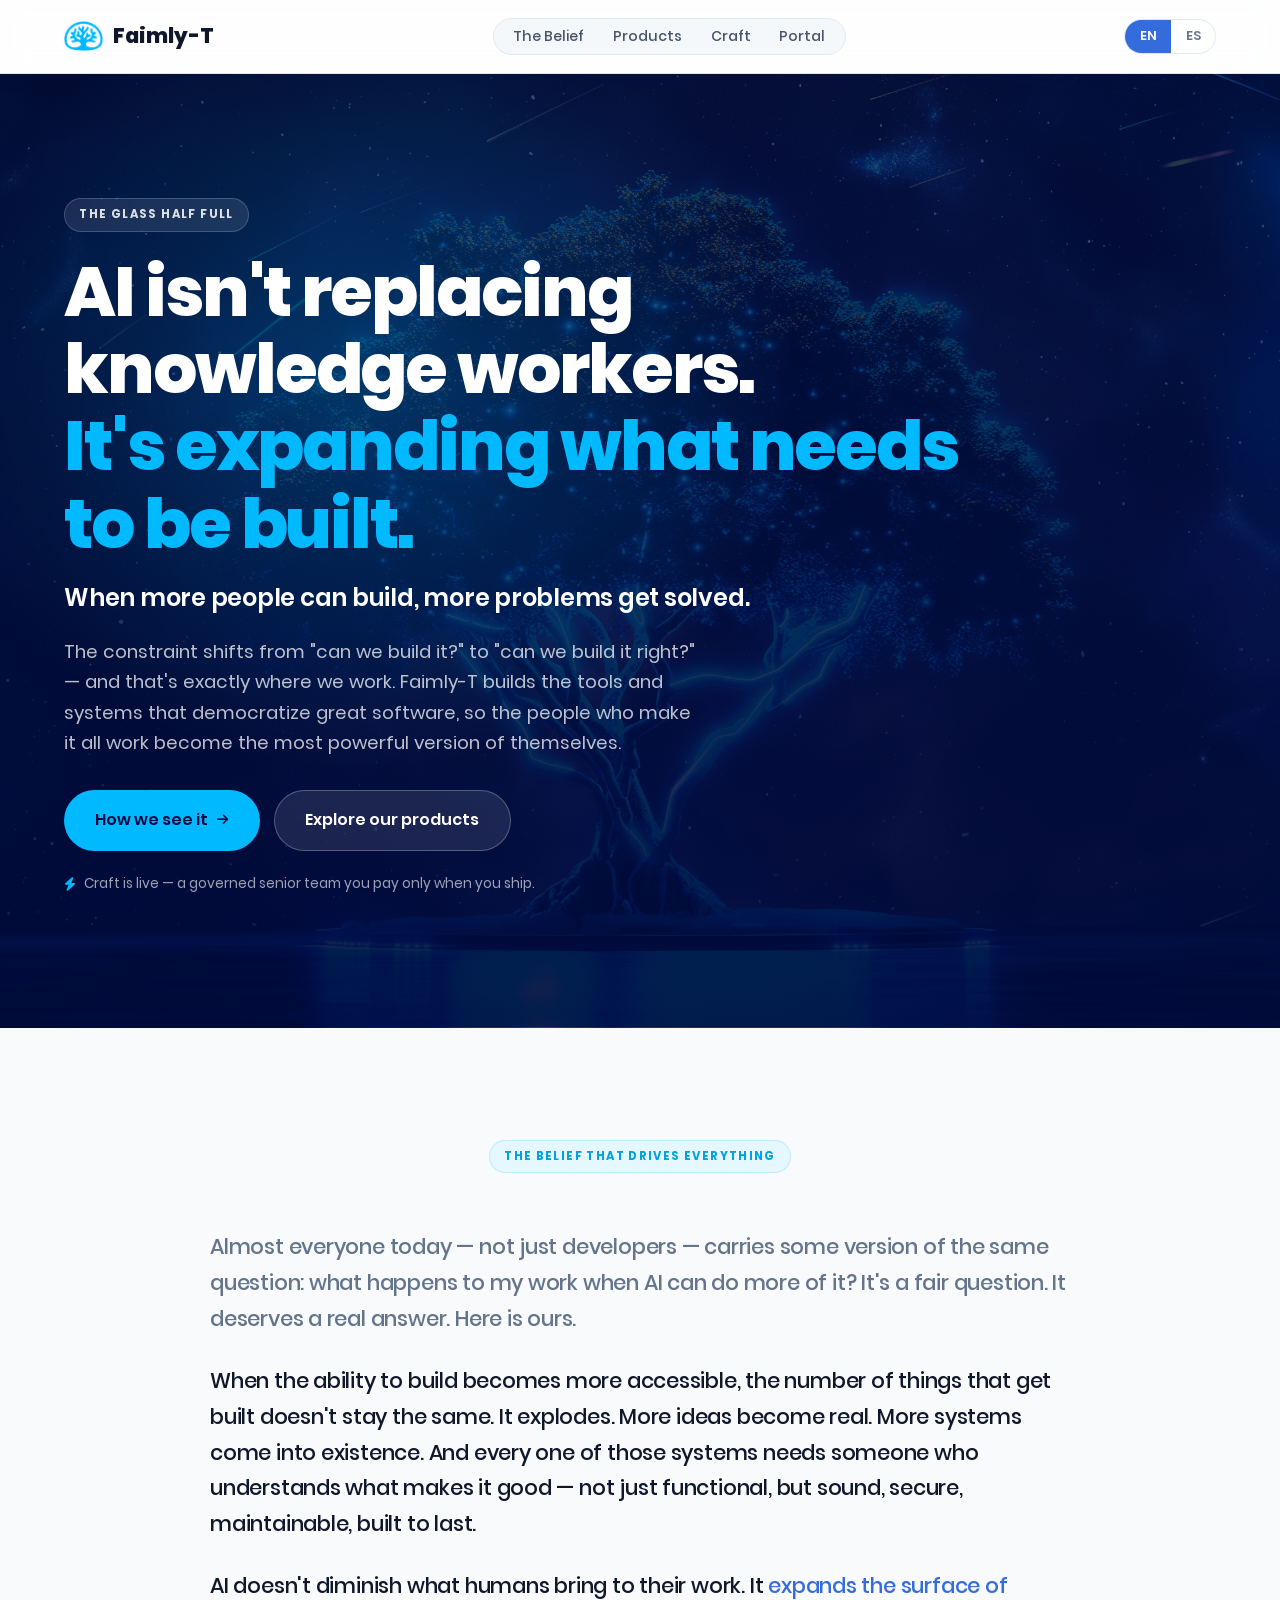
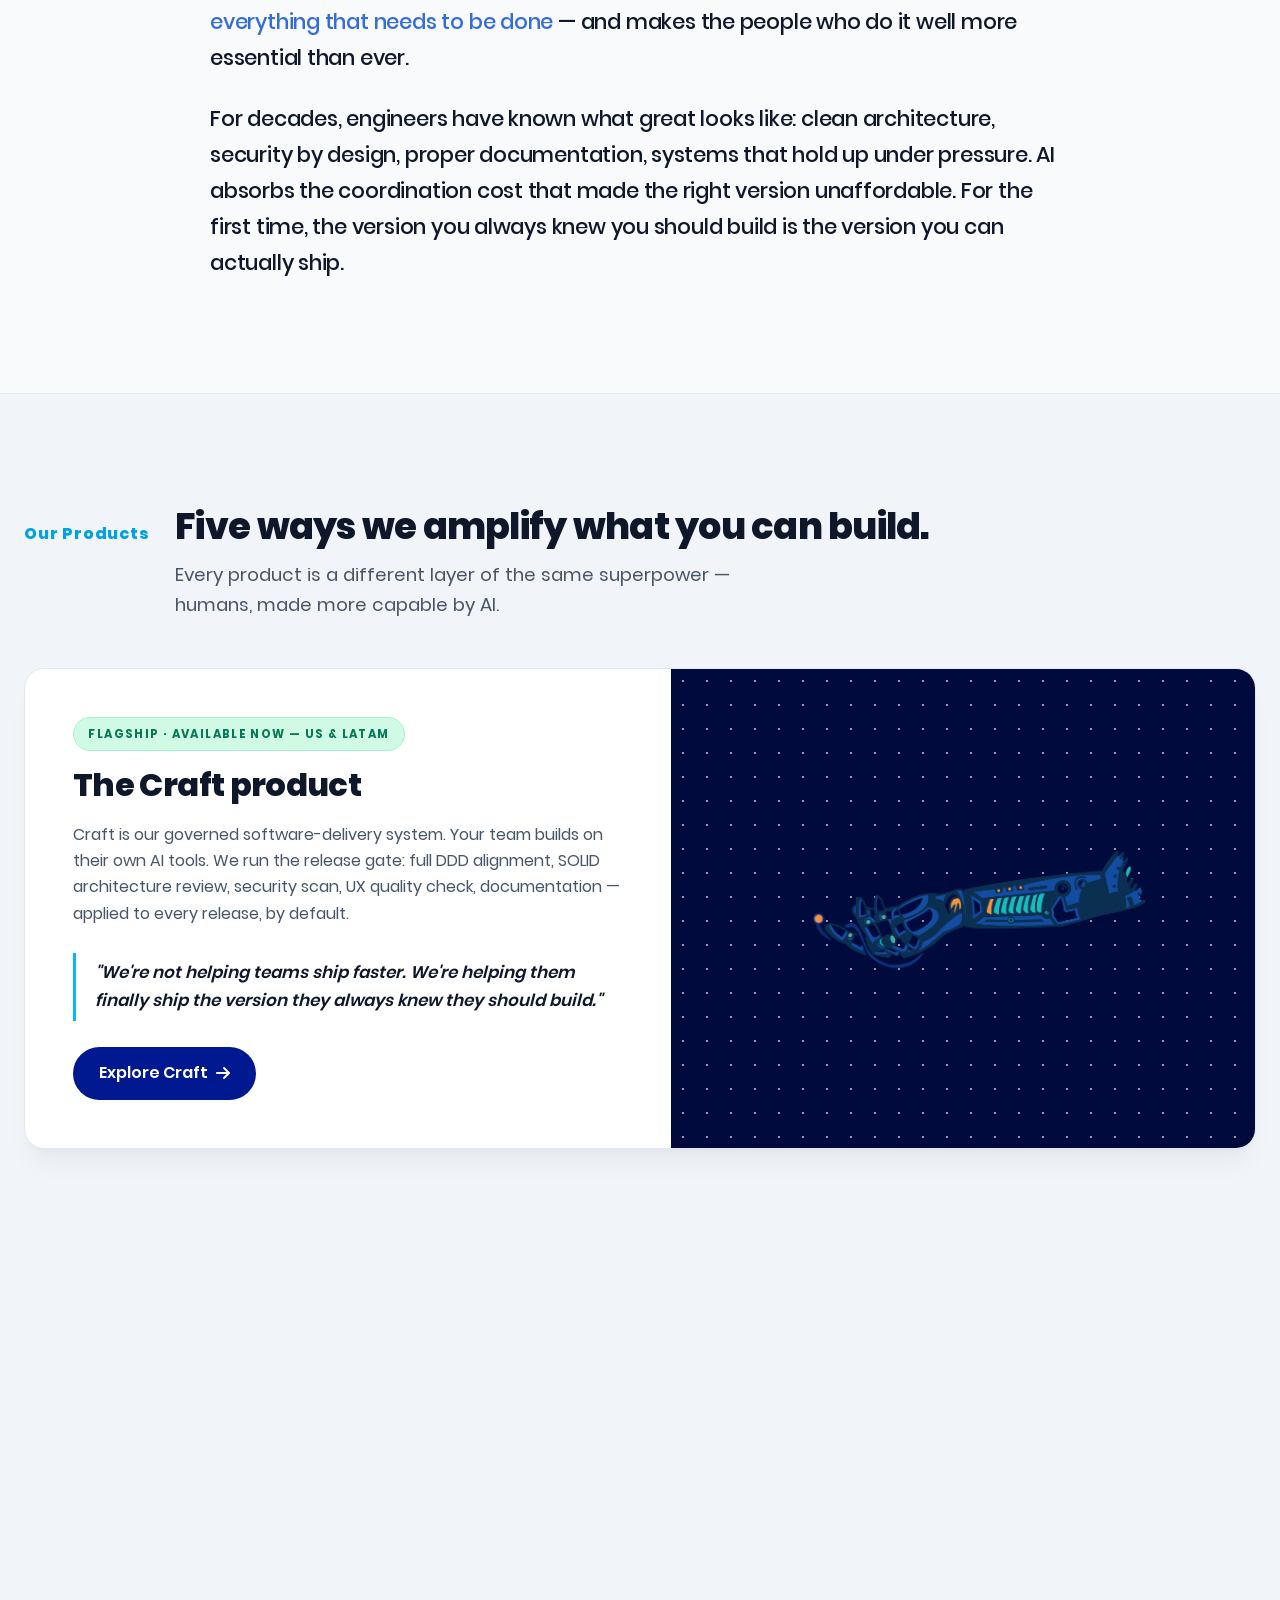
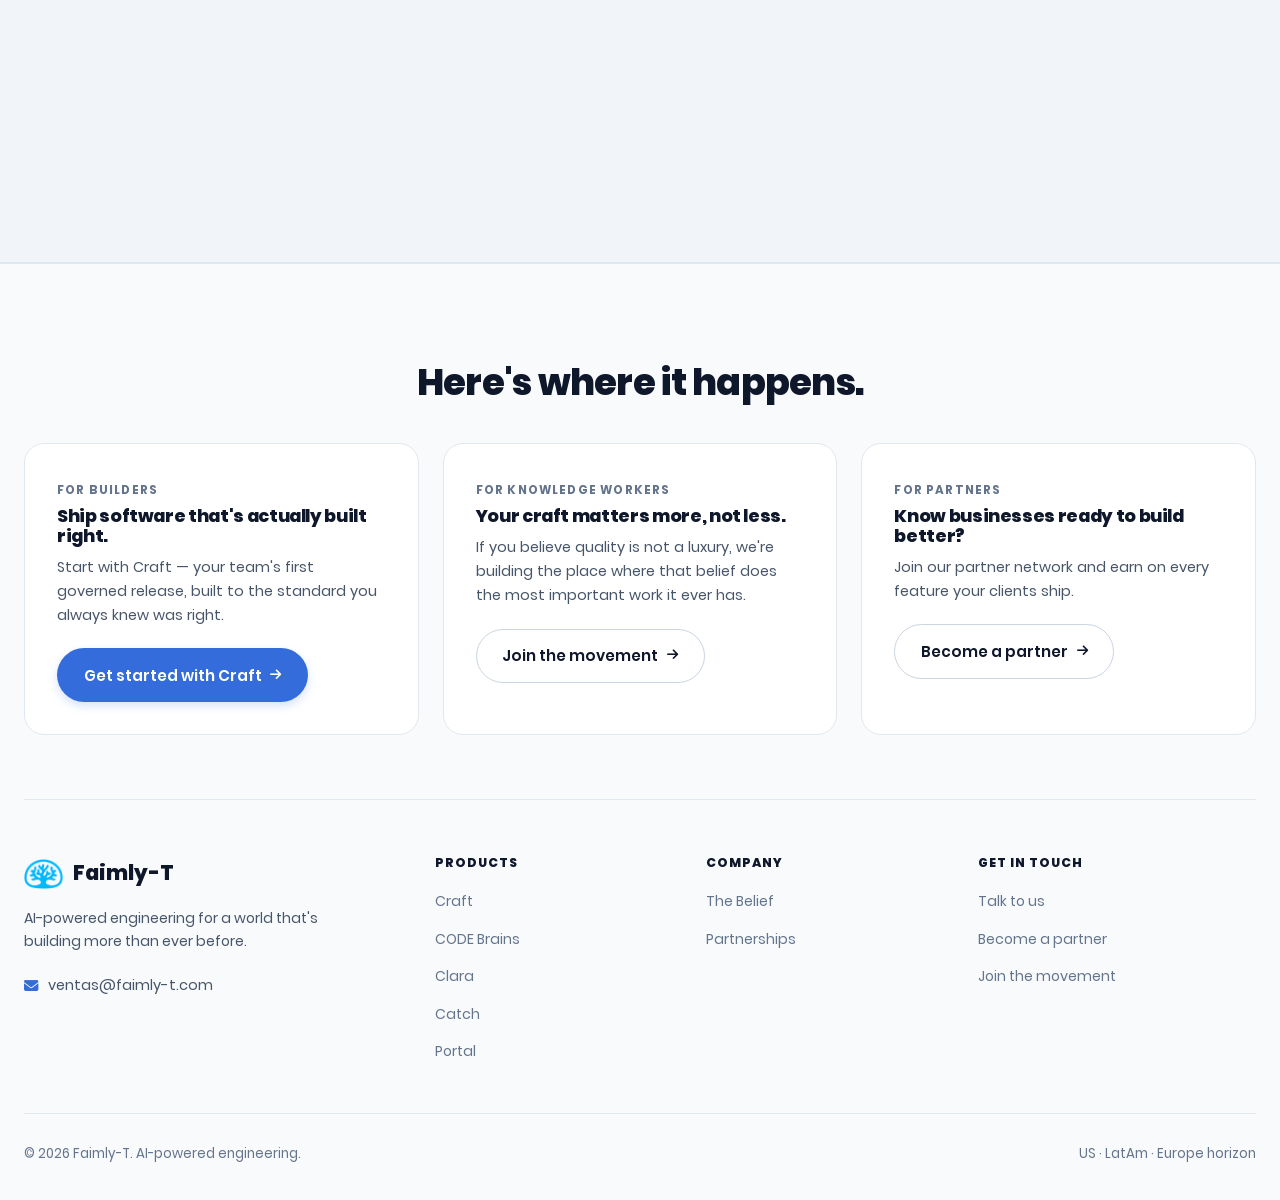
==== commit a1354e10: "SEO optimization" ====
--- a/index.html
+++ b/index.html
@@ -3,8 +3,45 @@
 <head>
 <meta charset="UTF-8" />
 <meta name="viewport" content="width=device-width, initial-scale=1.0" />
-<title class="en">Faimly-T — AI isn't replacing knowledge workers</title>
-<title class="es">Faimly-T — La IA no está reemplazando a los trabajadores del conocimiento</title>
+<title id="page-title" data-en="Faimly-T — AI isn't replacing knowledge workers" data-es="Faimly-T — La IA no está reemplazando a los trabajadores del conocimiento">Faimly-T — AI isn't replacing knowledge workers</title>
+<meta name="description" id="page-desc" 
+      data-en="Faimly-T builds the tools, architectures, and systems that democratize great software, empowering knowledge workers to achieve their maximum potential." 
+      data-es="Faimly-T construye las herramientas, arquitecturas y sistemas que democratizan el gran software, empoderando a los profesionales del conocimiento." 
+      content="Faimly-T builds the tools, architectures, and systems that democratize great software, empowering knowledge workers to achieve their maximum potential." />
+
+<!-- Canonical URL -->
+<link rel="canonical" href="https://faimly-t.com/" />
+
+<!-- Open Graph / Facebook -->
+<meta property="og:type" content="website" />
+<meta property="og:url" content="https://faimly-t.com/" />
+<meta property="og:title" id="og-title" 
+      data-en="Faimly-T — AI isn't replacing knowledge workers" 
+      data-es="Faimly-T — La IA no está reemplazando a los trabajadores del conocimiento" 
+      content="Faimly-T — AI isn't replacing knowledge workers" />
+<meta property="og:description" id="og-desc" 
+      data-en="Faimly-T builds the tools, architectures, and systems that democratize great software, empowering knowledge workers to achieve their maximum potential." 
+      data-es="Faimly-T construye las herramientas, arquitecturas y sistemas que democratizan el gran software, empoderando a los profesionales del conocimiento." 
+      content="Faimly-T builds the tools, architectures, and systems that democratize great software, empowering knowledge workers to achieve their maximum potential." />
+<meta property="og:image" content="https://faimly-t.com/assets/logo-lockup.png" />
+
+<!-- Twitter -->
+<meta name="twitter:card" content="summary_large_image" />
+<meta name="twitter:url" content="https://faimly-t.com/" />
+<meta name="twitter:title" id="twitter-title" 
+      data-en="Faimly-T — AI isn't replacing knowledge workers" 
+      data-es="Faimly-T — La IA no está reemplazando a los trabajadores del conocimiento" 
+      content="Faimly-T — AI isn't replacing knowledge workers" />
+<meta name="twitter:description" id="twitter-desc" 
+      data-en="Faimly-T builds the tools, architectures, and systems that democratize great software, empowering knowledge workers to achieve their maximum potential." 
+      data-es="Faimly-T construye las herramientas, arquitecturas y sistemas que democratizan el gran software, empoderando a los profesionales del conocimiento." 
+      content="Faimly-T builds the tools, architectures, and systems that democratize great software, empowering knowledge workers to achieve their maximum potential." />
+<meta name="twitter:image" content="https://faimly-t.com/assets/logo-lockup.png" />
+
+<!-- Favicon -->
+<link rel="icon" type="image/png" href="assets/logo-icon.png" />
+<link rel="apple-touch-icon" href="assets/logo-icon.png" />
+
 <link rel="stylesheet" href="styles.css?v=1.0.1" />
 <link rel="stylesheet" href="redesign.css?v=1.0.1" />
 <link rel="stylesheet" href="https://cdnjs.cloudflare.com/ajax/libs/font-awesome/6.5.1/css/all.min.css" />
@@ -361,6 +398,24 @@
       document.querySelectorAll('[data-lang-btn]').forEach(function(b){
         b.classList.toggle('active', b.getAttribute('data-lang-btn')===lang);
       });
+      // Dynamic title and SEO updates
+      var titleEl = document.getElementById('page-title');
+      if (titleEl) {
+        var newTitle = titleEl.getAttribute('data-' + lang);
+        if (newTitle) document.title = newTitle;
+      }
+      var descEl = document.getElementById('page-desc');
+      if (descEl) {
+        var newDesc = descEl.getAttribute('data-' + lang);
+        if (newDesc) descEl.setAttribute('content', newDesc);
+      }
+      ['og-title', 'og-desc', 'twitter-title', 'twitter-desc'].forEach(function(id) {
+        var el = document.getElementById(id);
+        if (el) {
+          var newVal = el.getAttribute('data-' + lang);
+          if (newVal) el.setAttribute('content', newVal);
+        }
+      });
       localStorage.setItem(KEY, lang);
       window.dispatchEvent(new CustomEvent('lang-changed', { detail: lang }));
     }
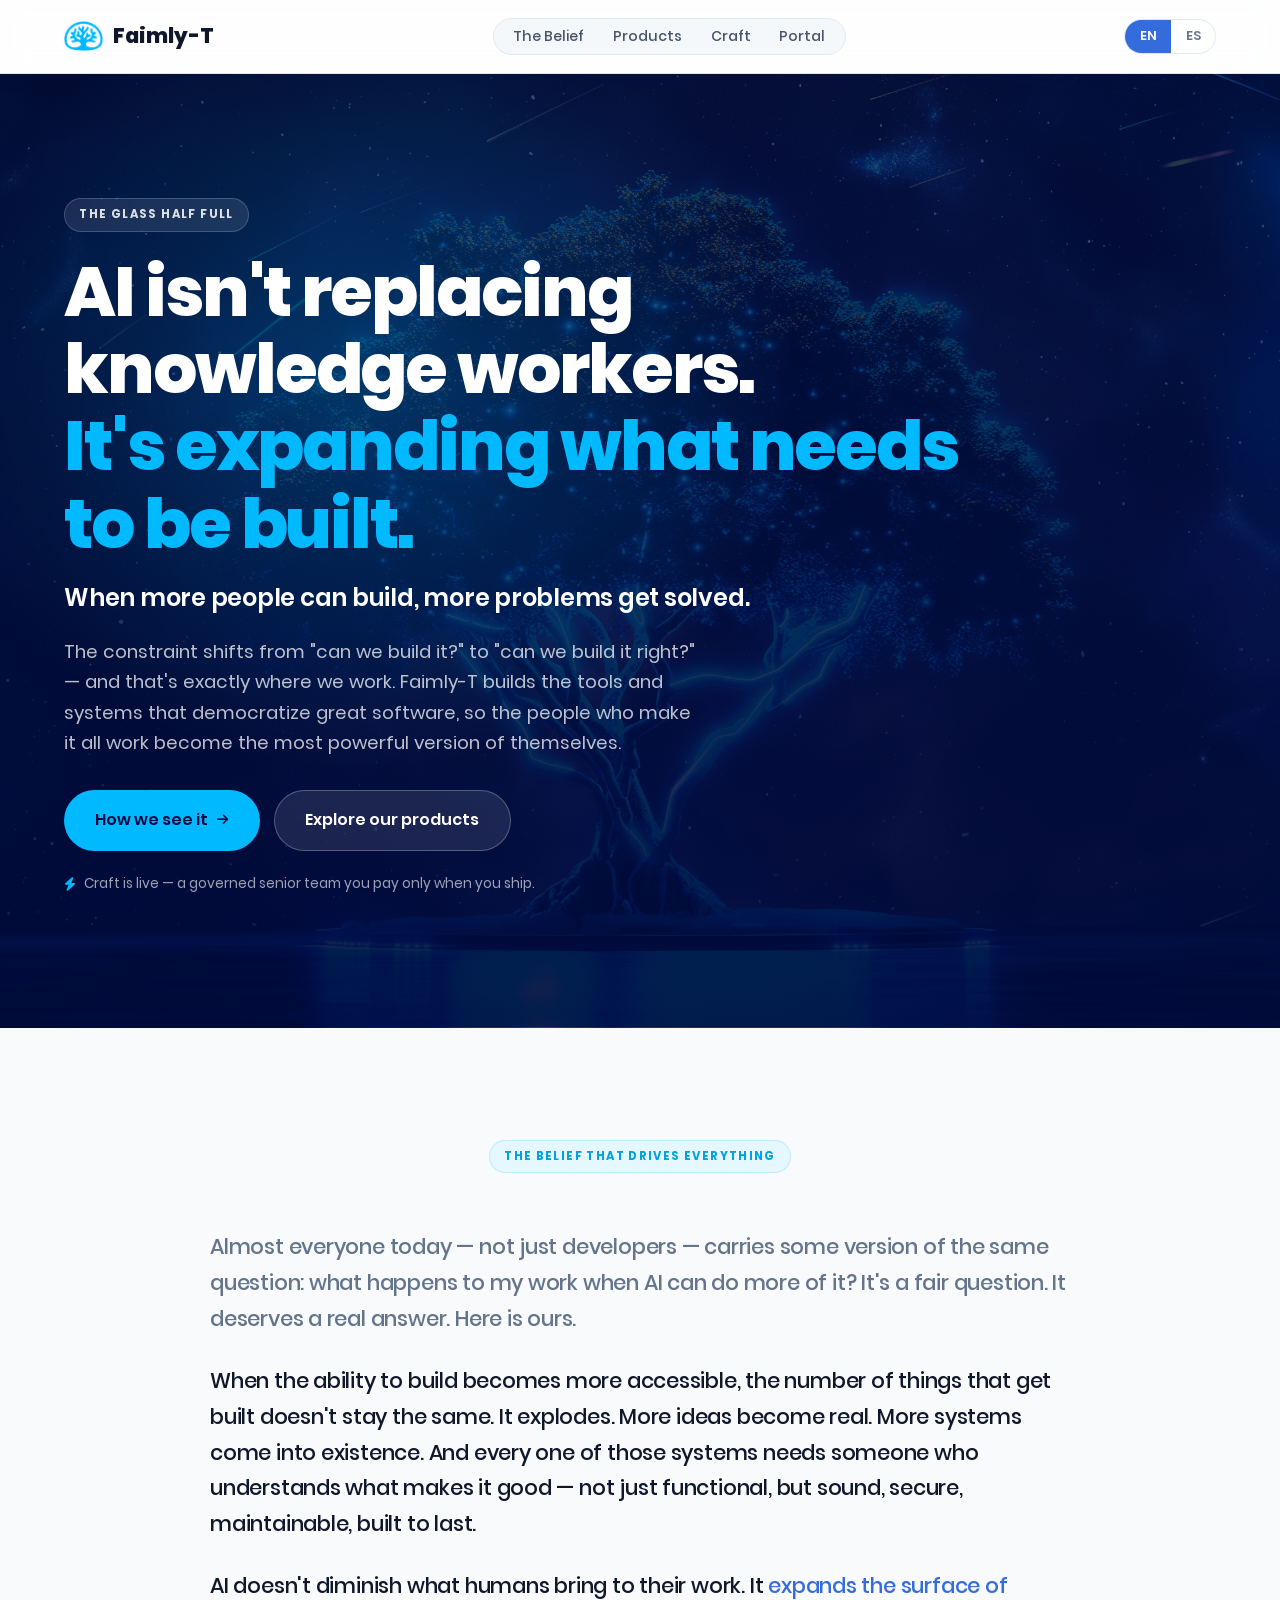
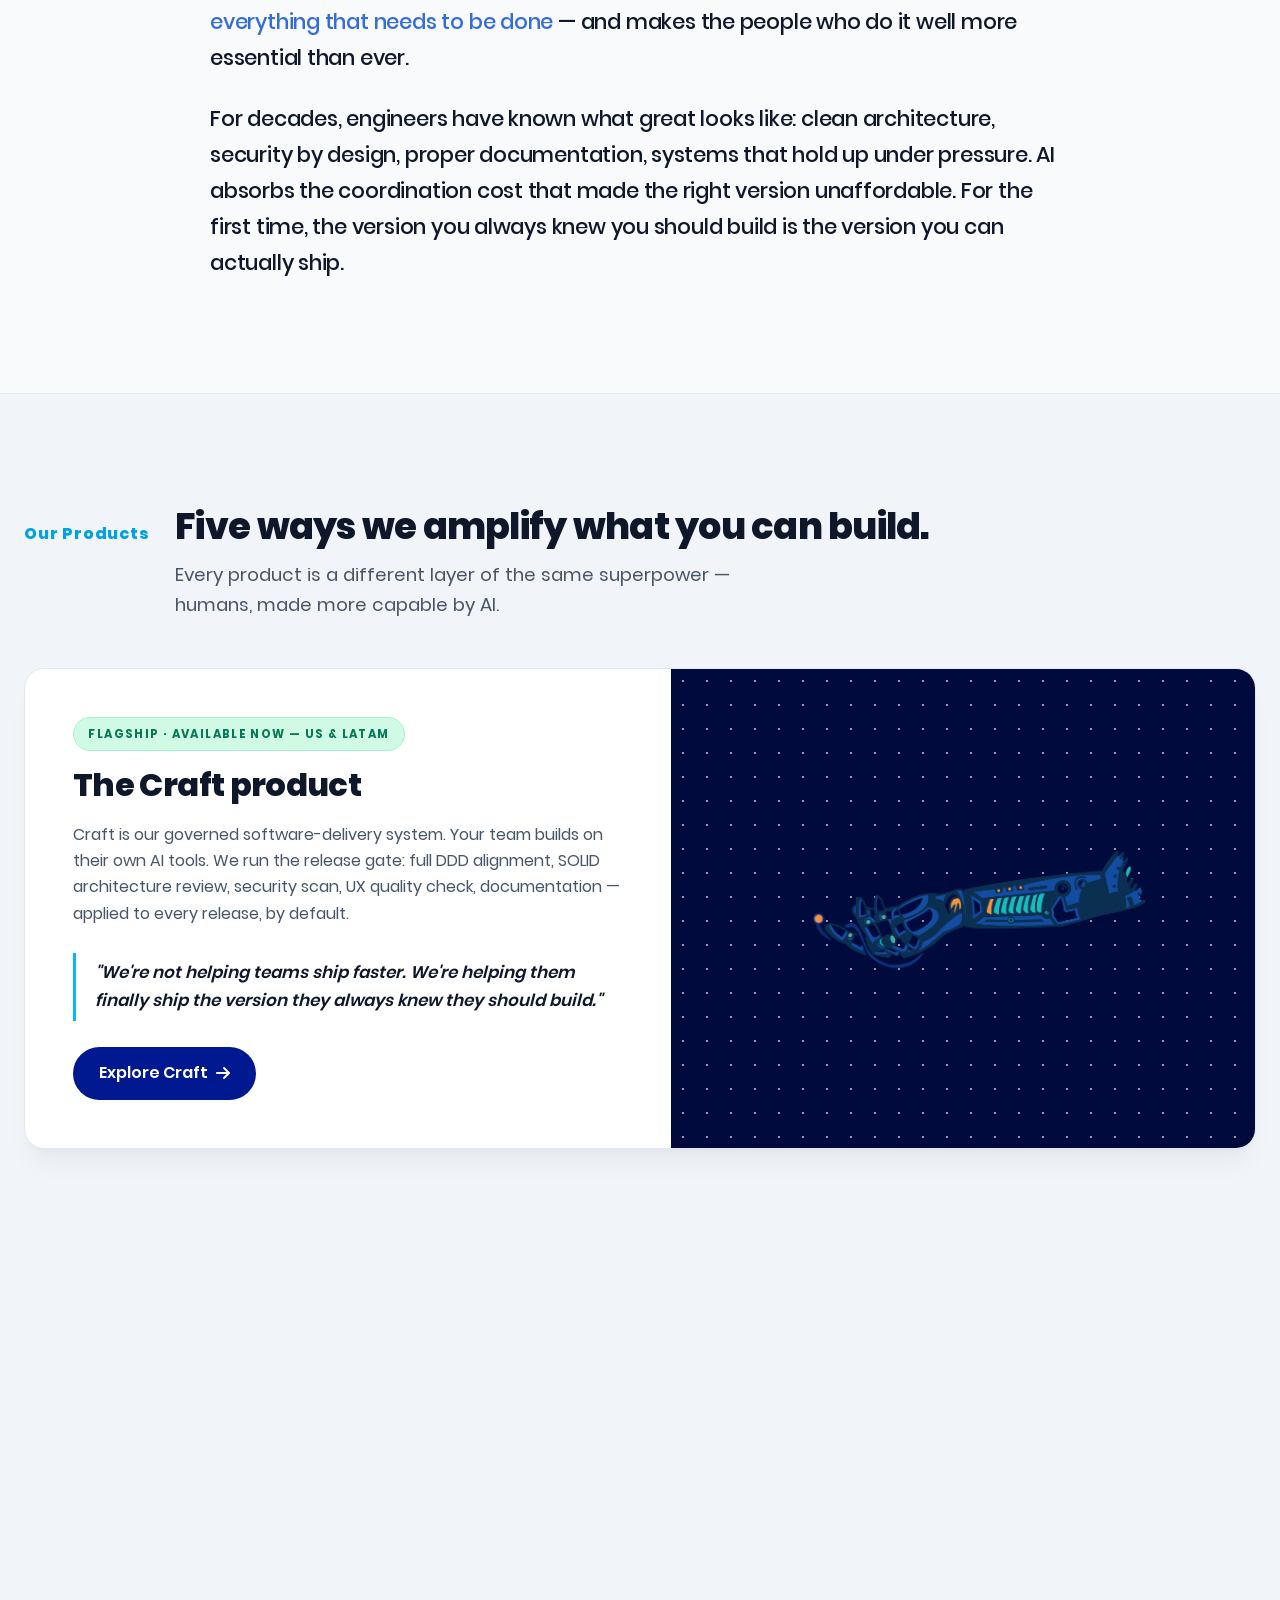
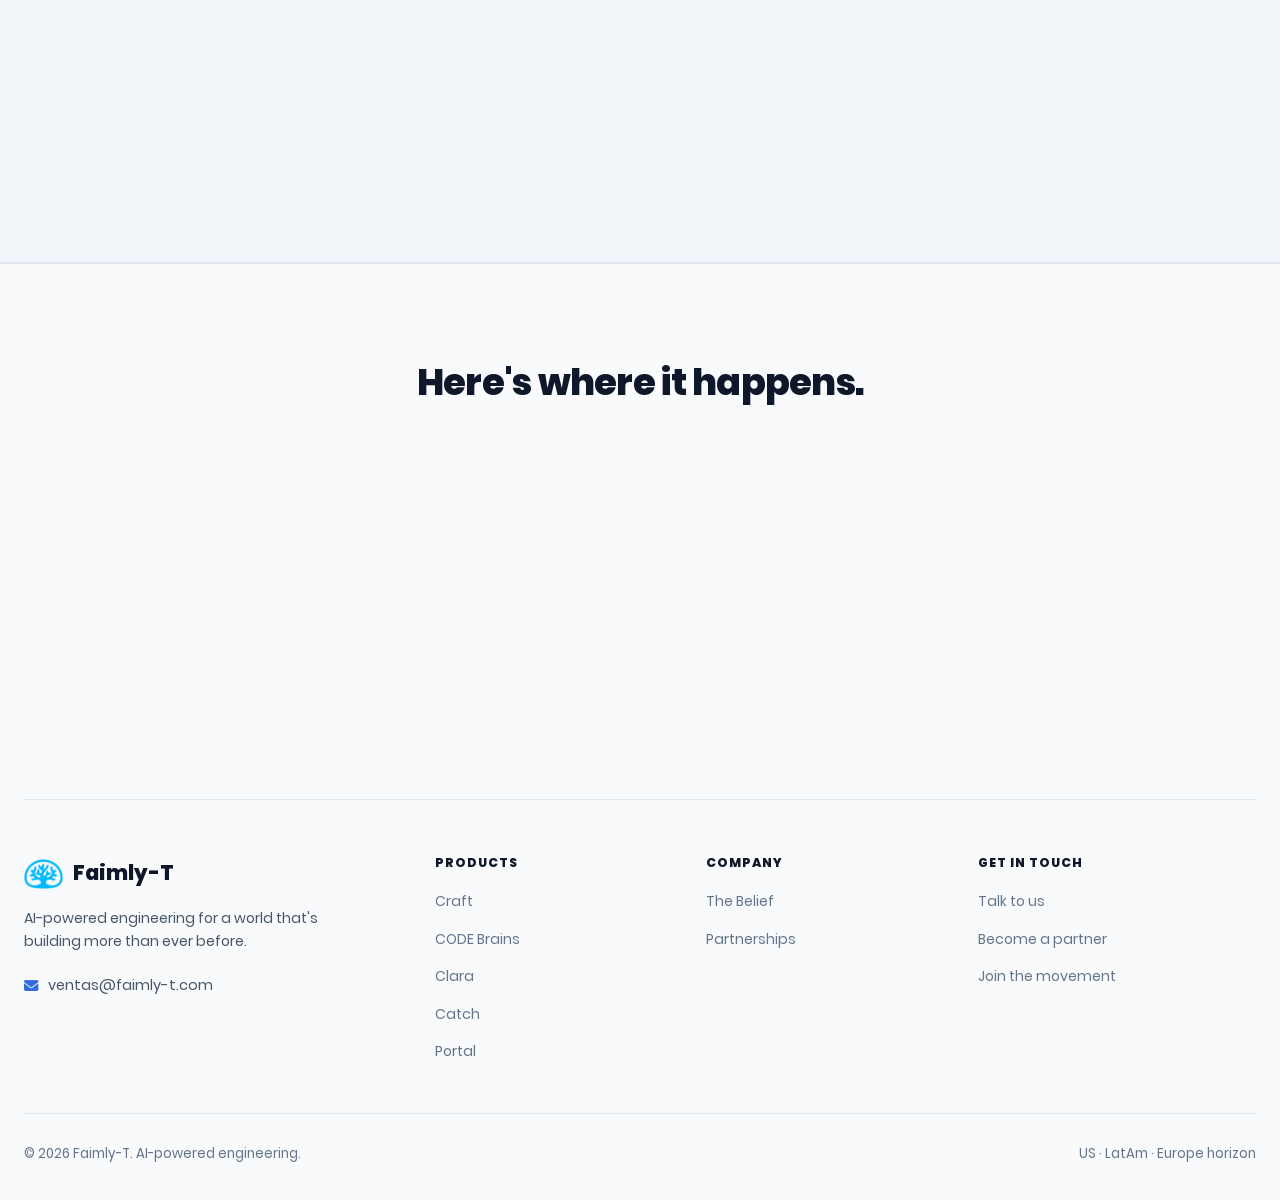
==== commit 12ca2a7b: "meta optimization" ====
--- a/index.html
+++ b/index.html
@@ -3,6 +3,8 @@
 <head>
 <meta charset="UTF-8" />
 <meta name="viewport" content="width=device-width, initial-scale=1.0" />
+<meta name="theme-color" content="#001890" />
+<meta name="robots" content="index, follow" />
 <title id="page-title" data-en="Faimly-T — AI isn't replacing knowledge workers" data-es="Faimly-T — La IA no está reemplazando a los trabajadores del conocimiento">Faimly-T — AI isn't replacing knowledge workers</title>
 <meta name="description" id="page-desc" 
       data-en="Faimly-T builds the tools, architectures, and systems that democratize great software, empowering knowledge workers to achieve their maximum potential." 
